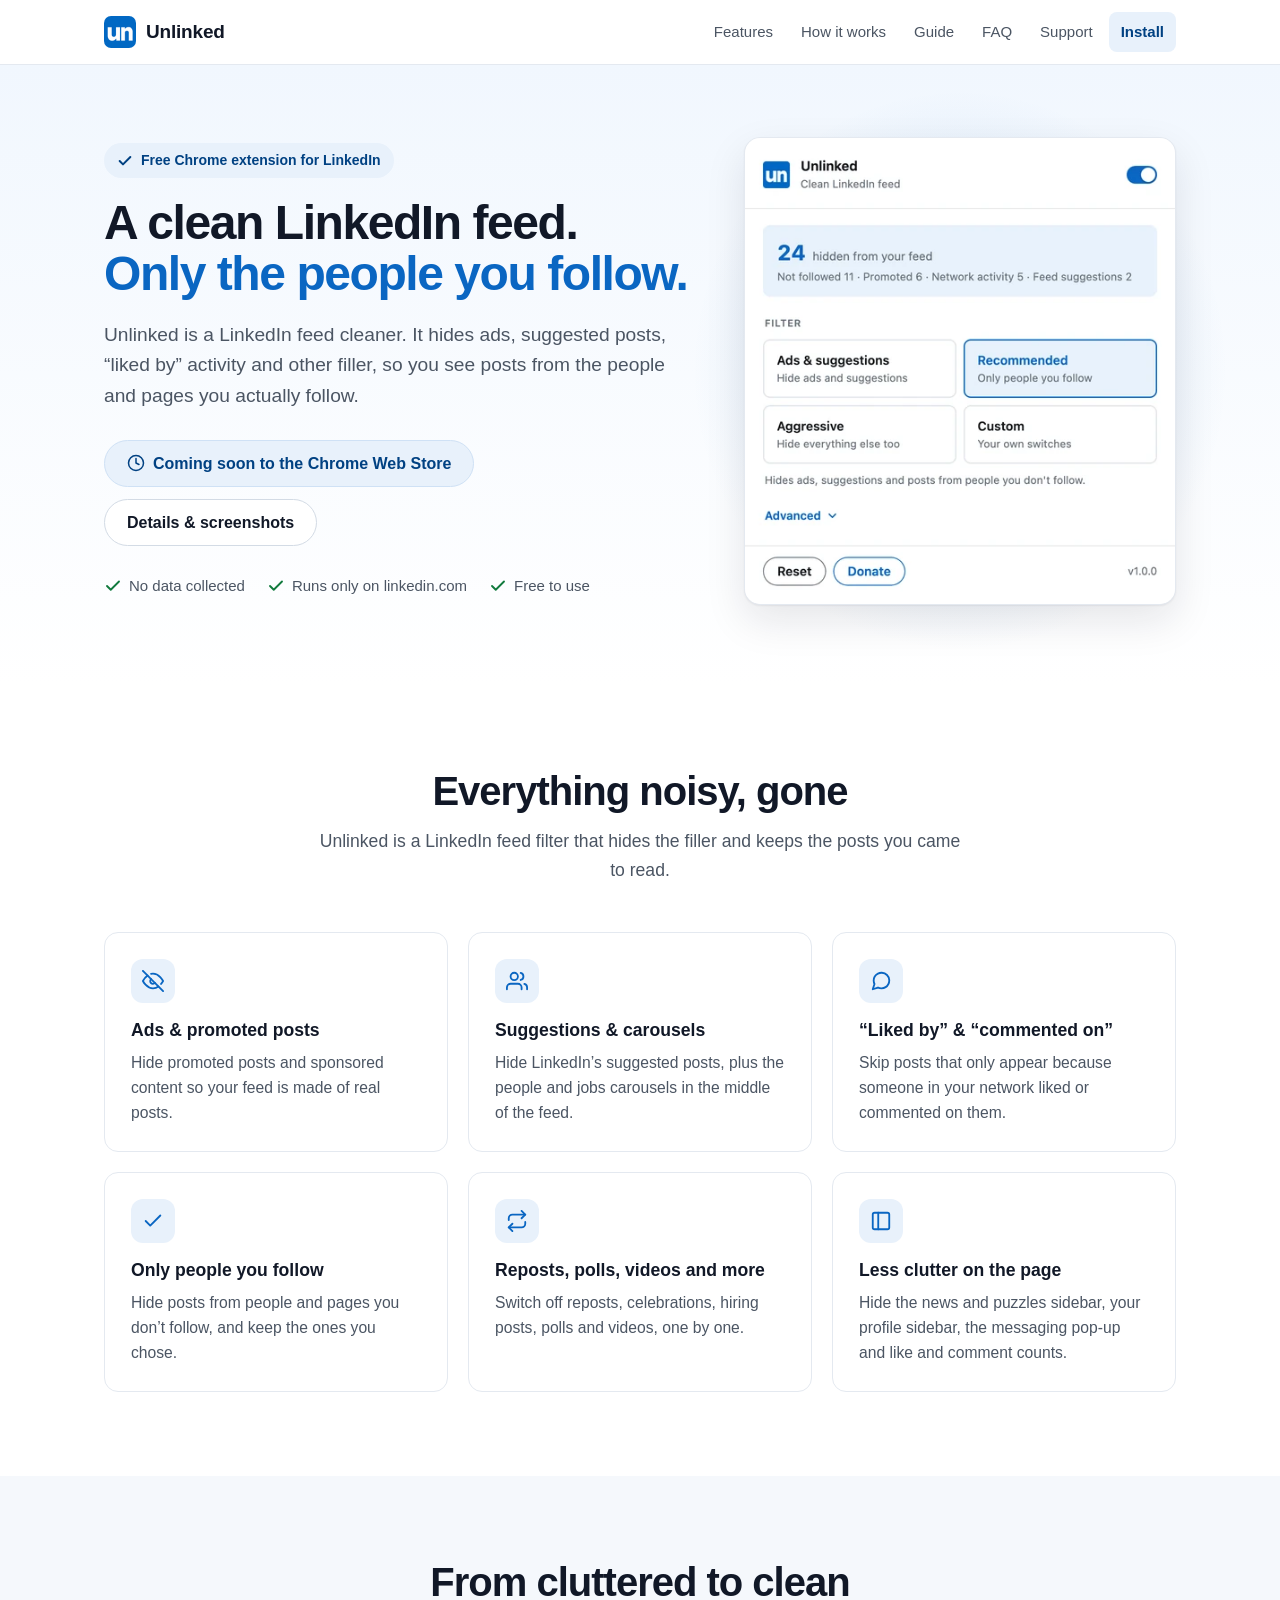
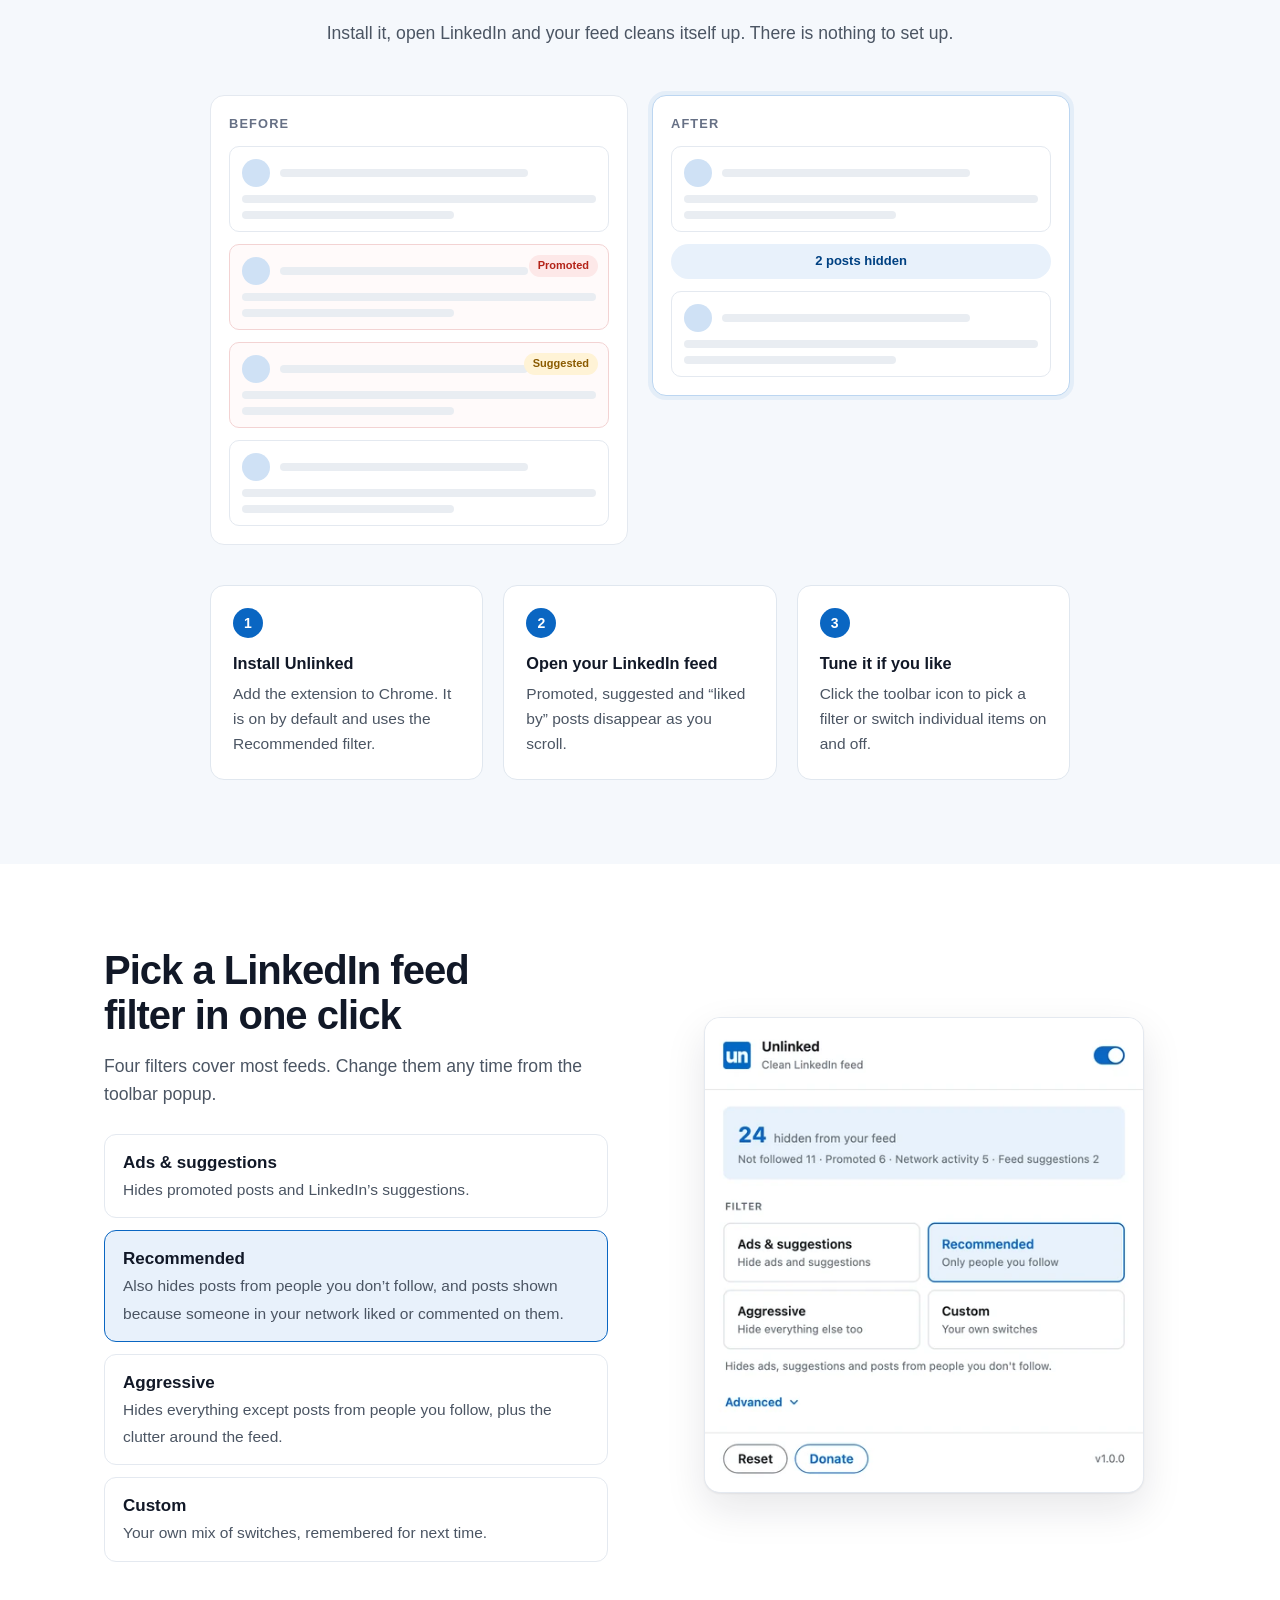
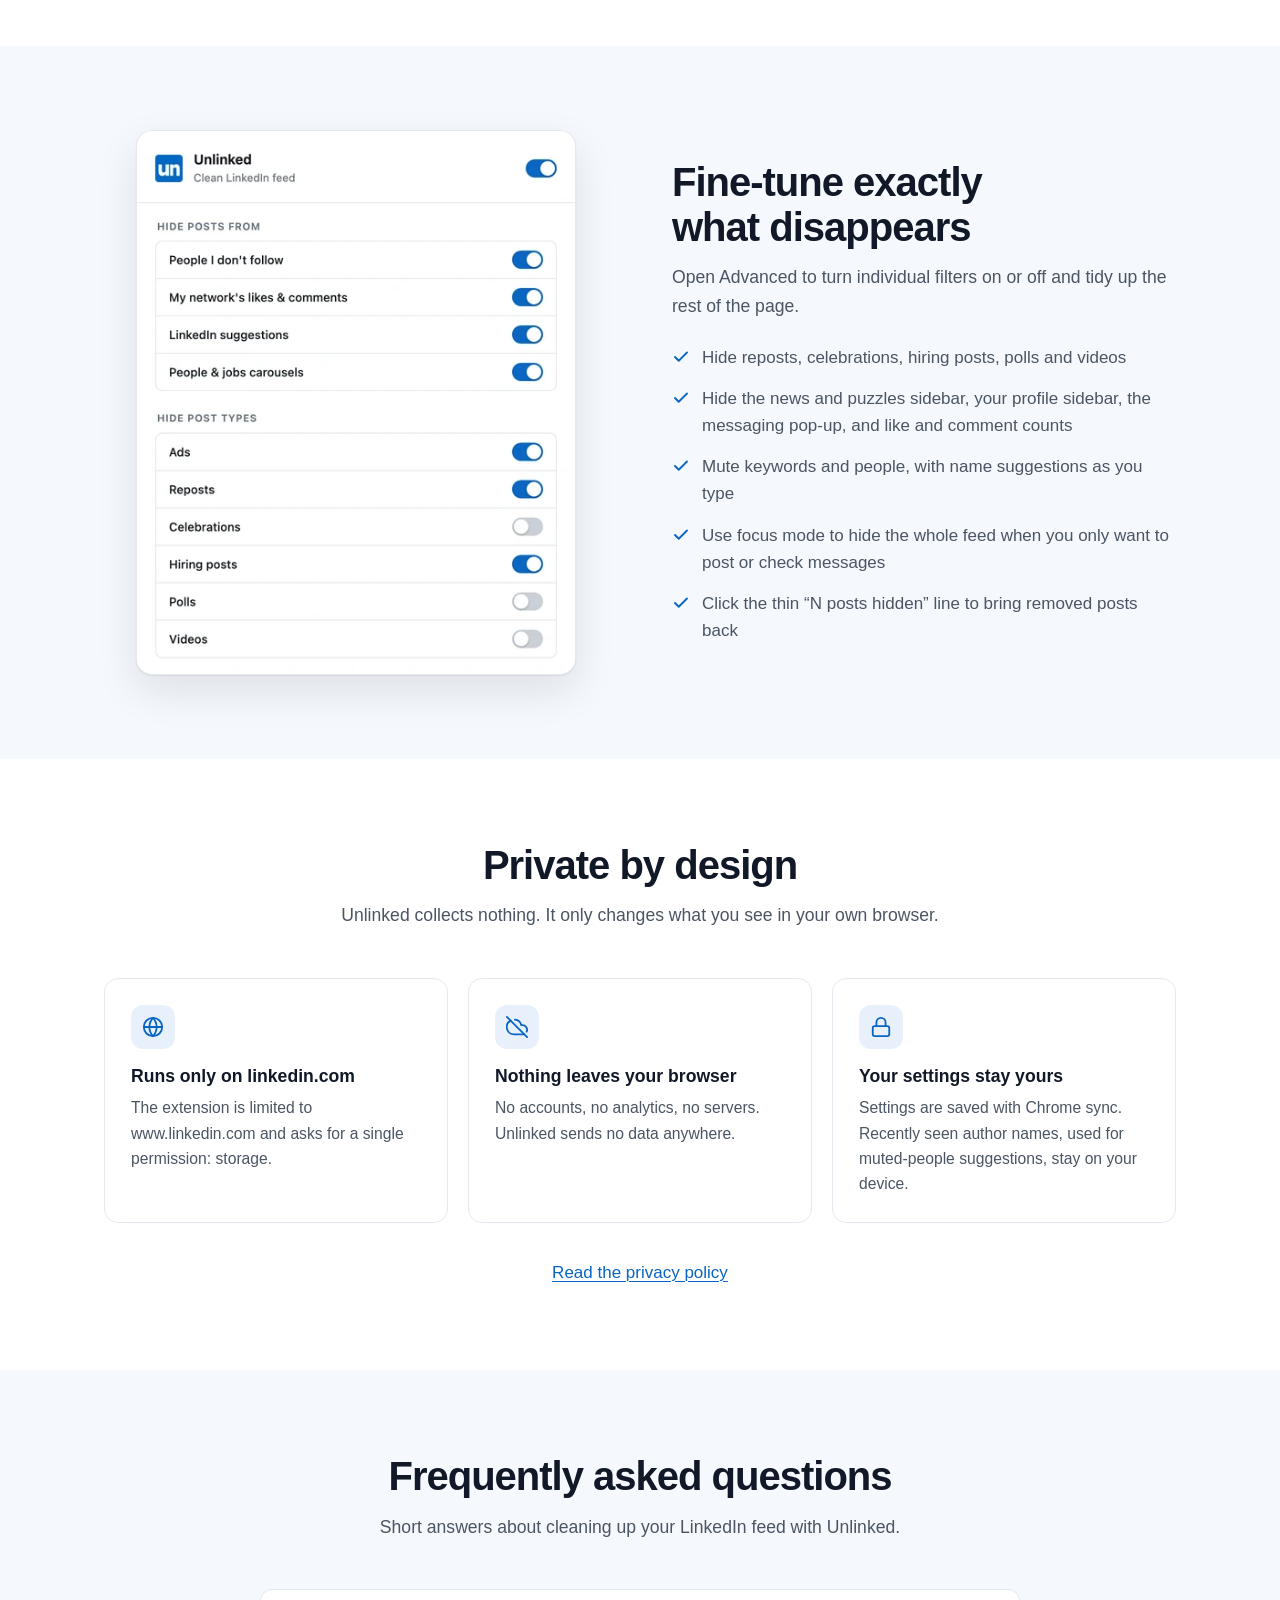
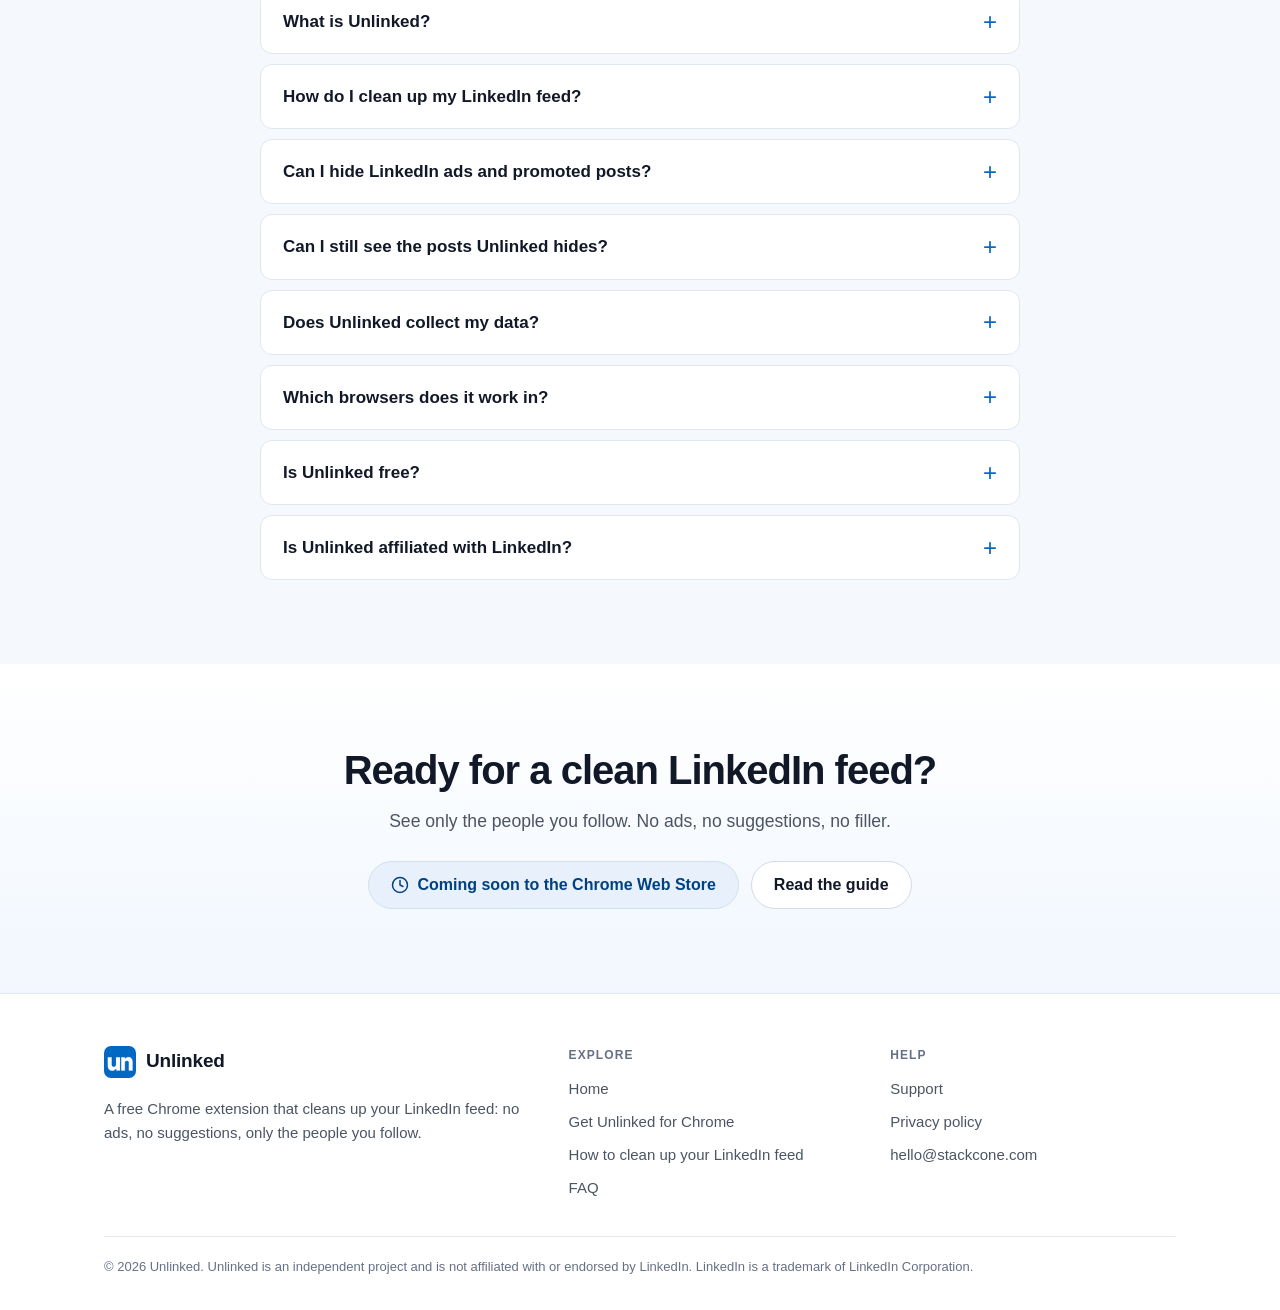
==== index.html @ bf67072c "Add the /store/ page and link every page in the nav, footer and sitemap - New /store/ page: install " ====
<!doctype html>
<html lang="en">
<head>
<meta charset="utf-8">
<meta name="viewport" content="width=device-width,initial-scale=1">
<title>Unlinked: Clean LinkedIn Feed – Hide Ads &amp; Suggested Posts</title>
<meta name="description" content="Unlinked is a free Chrome extension that cleans your LinkedIn feed: hide ads, suggested and “liked by” posts and see only the people you follow.">
<meta name="robots" content="index,follow,max-image-preview:large,max-snippet:-1">
<link rel="canonical" href="https://unlinked.store/">
<meta name="color-scheme" content="light">
<meta name="theme-color" content="#ffffff">
<link rel="icon" href="/favicon.ico" sizes="48x48">
<link rel="icon" type="image/png" sizes="192x192" href="/icon-192.png">
<link rel="apple-touch-icon" href="/apple-touch-icon.png">
<meta name="application-name" content="Unlinked">
<meta name="apple-mobile-web-app-title" content="Unlinked">
<meta property="og:type" content="website">
<meta property="og:site_name" content="Unlinked">
<meta property="og:locale" content="en_US">
<meta property="og:title" content="Unlinked: Clean LinkedIn Feed – Hide Ads &amp; Suggested Posts">
<meta property="og:description" content="Unlinked is a free Chrome extension that cleans your LinkedIn feed: hide ads, suggested and “liked by” posts and see only the people you follow.">
<meta property="og:url" content="https://unlinked.store/">
<meta property="og:image" content="https://unlinked.store/assets/og-image.jpg">
<meta property="og:image:width" content="1200">
<meta property="og:image:height" content="630">
<meta property="og:image:alt" content="Unlinked Chrome extension popup next to the headline: A clean LinkedIn feed">
<meta name="twitter:card" content="summary_large_image">
<meta name="twitter:title" content="Unlinked: Clean LinkedIn Feed – Hide Ads &amp; Suggested Posts">
<meta name="twitter:description" content="Unlinked is a free Chrome extension that cleans your LinkedIn feed: hide ads, suggested and “liked by” posts and see only the people you follow.">
<meta name="twitter:image" content="https://unlinked.store/assets/og-image.jpg">
<meta name="twitter:image:alt" content="Unlinked Chrome extension popup next to the headline: A clean LinkedIn feed">
<link rel="stylesheet" href="/assets/site.css?v=3">
<script type="application/ld+json">{"@context":"https://schema.org","@graph":[{"@type":"WebSite","@id":"https://unlinked.store/#website","url":"https://unlinked.store/","name":"Unlinked","inLanguage":"en","description":"A free Chrome extension that cleans up your LinkedIn feed."},{"@type":"SoftwareApplication","@id":"https://unlinked.store/#app","name":"Unlinked - Clean LinkedIn Feed","url":"https://unlinked.store/","applicationCategory":"BrowserApplication","operatingSystem":"Chrome","description":"Clean up your LinkedIn feed: see posts from people you follow, without promoted, suggested and other noise.","image":"https://unlinked.store/assets/og-image.jpg","isAccessibleForFree":true,"offers":{"@type":"Offer","price":"0","priceCurrency":"USD"}},{"@type":"FAQPage","@id":"https://unlinked.store/#faq","mainEntity":[{"@type":"Question","name":"What is Unlinked?","acceptedAnswer":{"@type":"Answer","text":"Unlinked is a free Chrome extension that cleans up your LinkedIn home feed. It hides promoted posts, suggested posts, “liked by” and “commented on” activity and other filler, so the feed shows posts from the people and pages you follow."}},{"@type":"Question","name":"How do I clean up my LinkedIn feed?","acceptedAnswer":{"@type":"Answer","text":"Install Unlinked, open linkedin.com and pick a filter from the toolbar popup. Recommended keeps posts from people you follow, Ads & suggestions is lighter, and Aggressive hides everything else. Under Advanced you can switch individual items on or off."}},{"@type":"Question","name":"Can I hide LinkedIn ads and promoted posts?","acceptedAnswer":{"@type":"Answer","text":"Yes. The Ads & suggestions filter hides promoted posts and LinkedIn’s suggestions, and you can switch ads and suggestions off separately under Advanced."}},{"@type":"Question","name":"Can I still see the posts Unlinked hides?","acceptedAnswer":{"@type":"Answer","text":"Yes. Removed posts leave a thin “N posts hidden” line that you can click to bring them back, and you can turn Unlinked off at any time with the switch at the top of the popup."}},{"@type":"Question","name":"Does Unlinked collect my data?","acceptedAnswer":{"@type":"Answer","text":"No. Unlinked runs only on linkedin.com, works entirely in your browser and sends no data anywhere. Your settings are saved with Chrome sync, and recently seen author names used for muted-people suggestions stay on your device."}},{"@type":"Question","name":"Which browsers does it work in?","acceptedAnswer":{"@type":"Answer","text":"Unlinked is built for Chrome on desktop. Other Chromium-based browsers such as Edge and Brave can usually install Chrome Web Store extensions, but Chrome is the supported browser."}},{"@type":"Question","name":"Is Unlinked free?","acceptedAnswer":{"@type":"Answer","text":"Yes, it is free to use. If you find it useful you can support the project through GitHub Sponsors."}},{"@type":"Question","name":"Is Unlinked affiliated with LinkedIn?","acceptedAnswer":{"@type":"Answer","text":"No. Unlinked is an independent project and is not affiliated with or endorsed by LinkedIn."}}]}]}</script>
</head>
<body>
<a class="skip" href="#main">Skip to content</a>
<header class="site-header">
<div class="wrap">
<a class="brand" href="/"><img src="/assets/icon-48.png" width="32" height="32" alt="">Unlinked</a>
<nav class="nav" aria-label="Main"><a href="/#features">Features</a><a href="/#how">How it works</a><a href="/clean-linkedin-feed/">Guide</a><a href="/#faq">FAQ</a><a href="/support/">Support</a><a href="/store/" class="nav-cta">Install</a></nav>
</div>
</header>
<main id="main">

<section class="hero">
<div class="wrap">
<div class="hero-copy">
<p class="eyebrow"><svg width="16" height="16" viewBox="0 0 24 24" fill="none" stroke="currentColor" stroke-width="3" stroke-linecap="round" stroke-linejoin="round" aria-hidden="true" focusable="false"><polyline points="20 6 9 17 4 12"/></svg> Free Chrome extension for LinkedIn</p>
<h1>A clean LinkedIn feed. <em>Only the people you follow.</em></h1>
<p class="lede">Unlinked is a LinkedIn feed cleaner. It hides ads, suggested posts, &ldquo;liked by&rdquo; activity and other filler, so you see posts from the people and pages you actually follow.</p>
<div class="cta"><span class="btn btn-soon"><svg width="18" height="18" viewBox="0 0 24 24" fill="none" stroke="currentColor" stroke-width="2" stroke-linecap="round" stroke-linejoin="round" aria-hidden="true" focusable="false"><circle cx="12" cy="12" r="10"/><polyline points="12 6 12 12 16 14"/></svg> Coming soon to the Chrome Web Store</span><a class="btn btn-ghost" href="/store/">Details &amp; screenshots</a></div>
<ul class="trust">
<li><svg width="18" height="18" viewBox="0 0 24 24" fill="none" stroke="currentColor" stroke-width="2.5" stroke-linecap="round" stroke-linejoin="round" aria-hidden="true" focusable="false"><polyline points="20 6 9 17 4 12"/></svg> No data collected</li>
<li><svg width="18" height="18" viewBox="0 0 24 24" fill="none" stroke="currentColor" stroke-width="2.5" stroke-linecap="round" stroke-linejoin="round" aria-hidden="true" focusable="false"><polyline points="20 6 9 17 4 12"/></svg> Runs only on linkedin.com</li>
<li><svg width="18" height="18" viewBox="0 0 24 24" fill="none" stroke="currentColor" stroke-width="2.5" stroke-linecap="round" stroke-linejoin="round" aria-hidden="true" focusable="false"><polyline points="20 6 9 17 4 12"/></svg> Free to use</li>
</ul>
</div>
<div class="shot">
<img src="/assets/presets-960.webp" srcset="/assets/presets-480.webp 480w, /assets/presets-960.webp 960w" sizes="(max-width: 900px) 90vw, 440px" width="960" height="1040" alt="Unlinked toolbar popup showing 24 posts hidden from the LinkedIn feed and four filters: Ads &amp; suggestions, Recommended, Aggressive and Custom" fetchpriority="high">
</div>
</div>
</section>

<section id="features">
<div class="wrap">
<div class="sec-head">
<h2>Everything noisy, gone</h2>
<p>Unlinked is a LinkedIn feed filter that hides the filler and keeps the posts you came to read.</p>
</div>
<div class="grid3">
<article class="card"><div class="ic"><svg width="22" height="22" viewBox="0 0 24 24" fill="none" stroke="currentColor" stroke-width="2" stroke-linecap="round" stroke-linejoin="round" aria-hidden="true" focusable="false"><path d="M17.94 17.94A10.07 10.07 0 0 1 12 20c-7 0-11-8-11-8a18.45 18.45 0 0 1 5.06-5.94M9.9 4.24A9.12 9.12 0 0 1 12 4c7 0 11 8 11 8a18.5 18.5 0 0 1-2.16 3.19m-6.72-1.07a3 3 0 1 1-4.24-4.24"/><line x1="1" y1="1" x2="23" y2="23"/></svg></div><h3>Ads &amp; promoted posts</h3><p>Hide promoted posts and sponsored content so your feed is made of real posts.</p></article>
<article class="card"><div class="ic"><svg width="22" height="22" viewBox="0 0 24 24" fill="none" stroke="currentColor" stroke-width="2" stroke-linecap="round" stroke-linejoin="round" aria-hidden="true" focusable="false"><path d="M17 21v-2a4 4 0 0 0-4-4H5a4 4 0 0 0-4 4v2"/><circle cx="9" cy="7" r="4"/><path d="M23 21v-2a4 4 0 0 0-3-3.87"/><path d="M16 3.13a4 4 0 0 1 0 7.75"/></svg></div><h3>Suggestions &amp; carousels</h3><p>Hide LinkedIn&rsquo;s suggested posts, plus the people and jobs carousels in the middle of the feed.</p></article>
<article class="card"><div class="ic"><svg width="22" height="22" viewBox="0 0 24 24" fill="none" stroke="currentColor" stroke-width="2" stroke-linecap="round" stroke-linejoin="round" aria-hidden="true" focusable="false"><path d="M21 11.5a8.38 8.38 0 0 1-.9 3.8 8.5 8.5 0 0 1-7.6 4.7 8.38 8.38 0 0 1-3.8-.9L3 21l1.9-5.7a8.38 8.38 0 0 1-.9-3.8 8.5 8.5 0 0 1 4.7-7.6 8.38 8.38 0 0 1 3.8-.9h.5a8.48 8.48 0 0 1 8 8v.5z"/></svg></div><h3>&ldquo;Liked by&rdquo; &amp; &ldquo;commented on&rdquo;</h3><p>Skip posts that only appear because someone in your network liked or commented on them.</p></article>
<article class="card"><div class="ic"><svg width="22" height="22" viewBox="0 0 24 24" fill="none" stroke="currentColor" stroke-width="2" stroke-linecap="round" stroke-linejoin="round" aria-hidden="true" focusable="false"><polyline points="20 6 9 17 4 12"/></svg></div><h3>Only people you follow</h3><p>Hide posts from people and pages you don&rsquo;t follow, and keep the ones you chose.</p></article>
<article class="card"><div class="ic"><svg width="22" height="22" viewBox="0 0 24 24" fill="none" stroke="currentColor" stroke-width="2" stroke-linecap="round" stroke-linejoin="round" aria-hidden="true" focusable="false"><polyline points="17 1 21 5 17 9"/><path d="M3 11V9a4 4 0 0 1 4-4h14"/><polyline points="7 23 3 19 7 15"/><path d="M21 13v2a4 4 0 0 1-4 4H3"/></svg></div><h3>Reposts, polls, videos and more</h3><p>Switch off reposts, celebrations, hiring posts, polls and videos, one by one.</p></article>
<article class="card"><div class="ic"><svg width="22" height="22" viewBox="0 0 24 24" fill="none" stroke="currentColor" stroke-width="2" stroke-linecap="round" stroke-linejoin="round" aria-hidden="true" focusable="false"><rect x="3" y="3" width="18" height="18" rx="2" ry="2"/><line x1="9" y1="3" x2="9" y2="21"/></svg></div><h3>Less clutter on the page</h3><p>Hide the news and puzzles sidebar, your profile sidebar, the messaging pop-up and like and comment counts.</p></article>
</div>
</div>
</section>

<section id="how" class="soft">
<div class="wrap">
<div class="sec-head">
<h2>From cluttered to clean</h2>
<p>Install it, open LinkedIn and your feed cleans itself up. There is nothing to set up.</p>
</div>
<div class="ba" role="img" aria-label="Illustration: a feed with promoted and suggested posts next to the same feed with only posts from people you follow">
<div class="feed">
<h3>Before</h3>
<div class="post"><div class="who"><span class="av"></span><i class="m"></i></div><i></i><i class="s"></i></div>
<div class="post bad"><span class="tag ad">Promoted</span><div class="who"><span class="av"></span><i class="m"></i></div><i></i><i class="s"></i></div>
<div class="post bad"><span class="tag sg">Suggested</span><div class="who"><span class="av"></span><i class="m"></i></div><i></i><i class="s"></i></div>
<div class="post"><div class="who"><span class="av"></span><i class="m"></i></div><i></i><i class="s"></i></div>
</div>
<div class="feed clean">
<h3>After</h3>
<div class="post"><div class="who"><span class="av"></span><i class="m"></i></div><i></i><i class="s"></i></div>
<div class="hidden-line">2 posts hidden</div>
<div class="post"><div class="who"><span class="av"></span><i class="m"></i></div><i></i><i class="s"></i></div>
</div>
</div>
<ol class="steps">
<li><b>Install Unlinked</b><span>Add the extension to Chrome. It is on by default and uses the Recommended filter.</span></li>
<li><b>Open your LinkedIn feed</b><span>Promoted, suggested and &ldquo;liked by&rdquo; posts disappear as you scroll.</span></li>
<li><b>Tune it if you like</b><span>Click the toolbar icon to pick a filter or switch individual items on and off.</span></li>
</ol>
</div>
</section>

<section id="filters">
<div class="wrap split">
<div class="copy">
<h2>Pick a LinkedIn feed filter in one click</h2>
<p class="sub">Four filters cover most feeds. Change them any time from the toolbar popup.</p>
<div class="presets">
<div class="preset"><b>Ads &amp; suggestions</b><span>Hides promoted posts and LinkedIn&rsquo;s suggestions.</span></div>
<div class="preset rec"><b>Recommended</b><span>Also hides posts from people you don&rsquo;t follow, and posts shown because someone in your network liked or commented on them.</span></div>
<div class="preset"><b>Aggressive</b><span>Hides everything except posts from people you follow, plus the clutter around the feed.</span></div>
<div class="preset"><b>Custom</b><span>Your own mix of switches, remembered for next time.</span></div>
</div>
</div>
<div class="media">
<img src="/assets/presets-960.webp" srcset="/assets/presets-480.webp 480w, /assets/presets-960.webp 960w" sizes="(max-width: 900px) 90vw, 440px" width="960" height="1040" alt="Unlinked toolbar popup showing 24 posts hidden from the LinkedIn feed and four filters: Ads &amp; suggestions, Recommended, Aggressive and Custom" loading="lazy">
</div>
</div>
</section>

<section id="advanced" class="soft">
<div class="wrap split rev">
<div class="media">
<img src="/assets/advanced-960.webp" srcset="/assets/advanced-480.webp 480w, /assets/advanced-960.webp 960w" sizes="(max-width: 900px) 90vw, 440px" width="960" height="1190" alt="Unlinked advanced settings with switches to hide posts from people you don&#x27;t follow, network likes and comments, LinkedIn suggestions, ads, reposts, celebrations, hiring posts, polls and videos" loading="lazy">
</div>
<div class="copy">
<h2>Fine-tune exactly what disappears</h2>
<p class="sub">Open Advanced to turn individual filters on or off and tidy up the rest of the page.</p>
<ul class="ticks">
<li><svg width="18" height="18" viewBox="0 0 24 24" fill="none" stroke="currentColor" stroke-width="2.5" stroke-linecap="round" stroke-linejoin="round" aria-hidden="true" focusable="false"><polyline points="20 6 9 17 4 12"/></svg><span>Hide reposts, celebrations, hiring posts, polls and videos</span></li>
<li><svg width="18" height="18" viewBox="0 0 24 24" fill="none" stroke="currentColor" stroke-width="2.5" stroke-linecap="round" stroke-linejoin="round" aria-hidden="true" focusable="false"><polyline points="20 6 9 17 4 12"/></svg><span>Hide the news and puzzles sidebar, your profile sidebar, the messaging pop-up, and like and comment counts</span></li>
<li><svg width="18" height="18" viewBox="0 0 24 24" fill="none" stroke="currentColor" stroke-width="2.5" stroke-linecap="round" stroke-linejoin="round" aria-hidden="true" focusable="false"><polyline points="20 6 9 17 4 12"/></svg><span>Mute keywords and people, with name suggestions as you type</span></li>
<li><svg width="18" height="18" viewBox="0 0 24 24" fill="none" stroke="currentColor" stroke-width="2.5" stroke-linecap="round" stroke-linejoin="round" aria-hidden="true" focusable="false"><polyline points="20 6 9 17 4 12"/></svg><span>Use focus mode to hide the whole feed when you only want to post or check messages</span></li>
<li><svg width="18" height="18" viewBox="0 0 24 24" fill="none" stroke="currentColor" stroke-width="2.5" stroke-linecap="round" stroke-linejoin="round" aria-hidden="true" focusable="false"><polyline points="20 6 9 17 4 12"/></svg><span>Click the thin &ldquo;N posts hidden&rdquo; line to bring removed posts back</span></li>
</ul>
</div>
</div>
</section>

<section id="privacy">
<div class="wrap">
<div class="sec-head">
<h2>Private by design</h2>
<p>Unlinked collects nothing. It only changes what you see in your own browser.</p>
</div>
<div class="grid3">
<article class="card"><div class="ic"><svg width="22" height="22" viewBox="0 0 24 24" fill="none" stroke="currentColor" stroke-width="2" stroke-linecap="round" stroke-linejoin="round" aria-hidden="true" focusable="false"><circle cx="12" cy="12" r="10"/><line x1="2" y1="12" x2="22" y2="12"/><path d="M12 2a15.3 15.3 0 0 1 4 10 15.3 15.3 0 0 1-4 10 15.3 15.3 0 0 1-4-10 15.3 15.3 0 0 1 4-10z"/></svg></div><h3>Runs only on linkedin.com</h3><p>The extension is limited to www.linkedin.com and asks for a single permission: storage.</p></article>
<article class="card"><div class="ic"><svg width="22" height="22" viewBox="0 0 24 24" fill="none" stroke="currentColor" stroke-width="2" stroke-linecap="round" stroke-linejoin="round" aria-hidden="true" focusable="false"><path d="M22.61 16.95A5 5 0 0 0 18 10h-1.26a8 8 0 0 0-7.05-6M5 5a8 8 0 0 0 4 15h9a5 5 0 0 0 1.7-.3"/><line x1="1" y1="1" x2="23" y2="23"/></svg></div><h3>Nothing leaves your browser</h3><p>No accounts, no analytics, no servers. Unlinked sends no data anywhere.</p></article>
<article class="card"><div class="ic"><svg width="22" height="22" viewBox="0 0 24 24" fill="none" stroke="currentColor" stroke-width="2" stroke-linecap="round" stroke-linejoin="round" aria-hidden="true" focusable="false"><rect x="3" y="11" width="18" height="11" rx="2" ry="2"/><path d="M7 11V7a5 5 0 0 1 10 0v4"/></svg></div><h3>Your settings stay yours</h3><p>Settings are saved with Chrome sync. Recently seen author names, used for muted-people suggestions, stay on your device.</p></article>
</div>
<p class="center"><a href="/privacy/">Read the privacy policy</a></p>
</div>
</section>

<section id="faq" class="soft">
<div class="wrap">
<div class="sec-head">
<h2>Frequently asked questions</h2>
<p>Short answers about cleaning up your LinkedIn feed with Unlinked.</p>
</div>
<div class="faq">
<details><summary>What is Unlinked?</summary><p>Unlinked is a free Chrome extension that cleans up your LinkedIn home feed. It hides promoted posts, suggested posts, “liked by” and “commented on” activity and other filler, so the feed shows posts from the people and pages you follow.</p></details>
<details><summary>How do I clean up my LinkedIn feed?</summary><p>Install Unlinked, open linkedin.com and pick a filter from the toolbar popup. Recommended keeps posts from people you follow, Ads &amp; suggestions is lighter, and Aggressive hides everything else. Under Advanced you can switch individual items on or off. Read the <a href="/clean-linkedin-feed/">full guide to cleaning up your LinkedIn feed</a>.</p></details>
<details><summary>Can I hide LinkedIn ads and promoted posts?</summary><p>Yes. The Ads &amp; suggestions filter hides promoted posts and LinkedIn’s suggestions, and you can switch ads and suggestions off separately under Advanced.</p></details>
<details><summary>Can I still see the posts Unlinked hides?</summary><p>Yes. Removed posts leave a thin “N posts hidden” line that you can click to bring them back, and you can turn Unlinked off at any time with the switch at the top of the popup.</p></details>
<details><summary>Does Unlinked collect my data?</summary><p>No. Unlinked runs only on linkedin.com, works entirely in your browser and sends no data anywhere. Your settings are saved with Chrome sync, and recently seen author names used for muted-people suggestions stay on your device. See the <a href="/privacy/">privacy policy</a>.</p></details>
<details><summary>Which browsers does it work in?</summary><p>Unlinked is built for Chrome on desktop. Other Chromium-based browsers such as Edge and Brave can usually install Chrome Web Store extensions, but Chrome is the supported browser.</p></details>
<details><summary>Is Unlinked free?</summary><p>Yes, it is free to use. If you find it useful you can support the project through <a href="https://github.com/sponsors/amarkum" rel="noopener">GitHub Sponsors</a>.</p></details>
<details><summary>Is Unlinked affiliated with LinkedIn?</summary><p>No. Unlinked is an independent project and is not affiliated with or endorsed by LinkedIn.</p></details>
</div>
</div>
</section>

<section class="final">
<div class="wrap">
<h2>Ready for a clean LinkedIn feed?</h2>
<p>See only the people you follow. No ads, no suggestions, no filler.</p>
<div class="cta center-cta"><span class="btn btn-soon"><svg width="18" height="18" viewBox="0 0 24 24" fill="none" stroke="currentColor" stroke-width="2" stroke-linecap="round" stroke-linejoin="round" aria-hidden="true" focusable="false"><circle cx="12" cy="12" r="10"/><polyline points="12 6 12 12 16 14"/></svg> Coming soon to the Chrome Web Store</span><a class="btn btn-ghost" href="/clean-linkedin-feed/">Read the guide</a></div>
</div>
</section>

</main>
<footer class="site-footer">
<div class="wrap">
<div class="foot">
<div>
<a class="brand" href="/"><img src="/assets/icon-48.png" width="32" height="32" alt="">Unlinked</a>
<p class="foot-about">A free Chrome extension that cleans up your LinkedIn feed: no ads, no suggestions, only the people you follow.</p>
</div>
<div>
<h4>Explore</h4>
<ul>
<li><a href="/">Home</a></li>
<li><a href="/store/">Get Unlinked for Chrome</a></li>
<li><a href="/clean-linkedin-feed/">How to clean up your LinkedIn feed</a></li>
<li><a href="/#faq">FAQ</a></li>
</ul>
</div>
<div>
<h4>Help</h4>
<ul>
<li><a href="/support/">Support</a></li>
<li><a href="/privacy/">Privacy policy</a></li>
<li><a href="mailto:hello@stackcone.com">hello@stackcone.com</a></li>
</ul>
</div>
</div>
<p class="legal">&copy; 2026 Unlinked. Unlinked is an independent project and is not affiliated with or endorsed by LinkedIn. LinkedIn is a trademark of LinkedIn Corporation.</p>
</div>
</footer>
</body>
</html>
---- assets/site.css ----
:root{
  color-scheme:light;
  --bg:#fff;--soft:#f5f8fc;--tint:#eaf2fb;
  --ink:#111827;--ink2:#4b5563;--ink3:#667085;
  --line:#e4e9f0;
  --brand:#0a66c2;--brand-d:#004182;--brand-soft:#e8f1fb;
  --ok:#117a3d;
  --radius:14px;--max:1120px;
  --shadow:0 1px 2px rgba(16,24,40,.06),0 16px 40px rgba(16,24,40,.10);
}
*{box-sizing:border-box}
html{scroll-behavior:smooth;-webkit-text-size-adjust:100%}
body{margin:0;background:var(--bg);color:var(--ink);font:17px/1.6 -apple-system,BlinkMacSystemFont,"Segoe UI",Roboto,"Helvetica Neue",Arial,sans-serif;-webkit-font-smoothing:antialiased}
img{max-width:100%;height:auto;display:block}
a{color:var(--brand);text-underline-offset:3px;text-decoration-thickness:1px}
a:hover{color:var(--brand-d)}
code{background:var(--soft);border:1px solid var(--line);border-radius:6px;padding:1px 6px;font-size:.92em}
:focus-visible{outline:3px solid #7fb3ec;outline-offset:2px;border-radius:4px}
.wrap{max-width:var(--max);margin:0 auto;padding:0 24px}
.skip{position:absolute;left:-999px;top:8px;background:#fff;padding:8px 14px;border-radius:8px;z-index:100;box-shadow:var(--shadow)}
.skip:focus{left:8px}

/* header */
.site-header{position:sticky;top:0;z-index:50;background:rgba(255,255,255,.9);-webkit-backdrop-filter:saturate(180%) blur(12px);backdrop-filter:saturate(180%) blur(12px);border-bottom:1px solid var(--line)}
.site-header .wrap{display:flex;align-items:center;gap:24px;min-height:64px;flex-wrap:wrap}
.brand{display:inline-flex;align-items:center;gap:10px;font-weight:700;font-size:19px;color:var(--ink);text-decoration:none;letter-spacing:-.01em}
.brand:hover{color:var(--ink)}
.brand img{width:32px;height:32px;border-radius:7px}
.nav{display:flex;gap:4px;margin-left:auto;flex-wrap:wrap}
.nav a{padding:8px 12px;border-radius:8px;color:var(--ink2);text-decoration:none;font-size:15px;font-weight:500}
.nav a:hover{background:var(--soft);color:var(--ink)}
.nav a[aria-current=page]{color:var(--brand)}
.nav a.nav-cta{background:var(--brand-soft);color:var(--brand-d);font-weight:600}
.nav a.nav-cta:hover{background:#d9e8f8;color:var(--brand-d)}

/* buttons */
.btn{display:inline-flex;align-items:center;gap:8px;padding:13px 22px;border-radius:999px;font-weight:600;font-size:16px;text-decoration:none;border:1px solid transparent;line-height:1.2}
.btn-primary{background:var(--brand);color:#fff}
.btn-primary:hover{background:var(--brand-d);color:#fff}
.btn-ghost{background:#fff;color:var(--ink);border-color:#d3dbe5}
.btn-ghost:hover{border-color:#aab6c4;color:var(--ink)}
.btn-soon{background:var(--brand-soft);color:var(--brand-d);border-color:#cfe1f5;cursor:default}

/* hero */
.hero{padding:0;background:linear-gradient(180deg,#f1f7fe 0%,#fff 100%);overflow:hidden}
.hero .wrap{display:grid;grid-template-columns:1.15fr .85fr;gap:56px;align-items:center;padding-top:72px;padding-bottom:80px}
.eyebrow{display:inline-flex;align-items:center;gap:8px;margin:0 0 20px;padding:6px 13px;border-radius:999px;background:var(--brand-soft);color:var(--brand-d);font-size:14px;font-weight:600}
h1{font-size:clamp(2.1rem,4.4vw,3rem);line-height:1.06;letter-spacing:-.03em;margin:0 0 20px;font-weight:800}
h1,h2,h3{text-wrap:balance}
h1 em{display:block;font-style:normal;color:var(--brand);text-wrap:balance}
.lede{font-size:1.2rem;color:var(--ink2);max-width:34em;margin:0 0 28px}
.cta{display:flex;gap:12px;flex-wrap:wrap;align-items:center;margin-bottom:28px}
.trust{display:flex;gap:10px 22px;flex-wrap:wrap;margin:0;padding:0;list-style:none;color:var(--ink2);font-size:15px}
.trust li{display:flex;align-items:center;gap:7px}
.trust svg{color:var(--ok)}
.shot{position:relative}
.shot::before{content:"";position:absolute;inset:-10% -12%;background:radial-gradient(closest-side,rgba(10,102,194,.18),rgba(10,102,194,0));z-index:0}
.shot img{position:relative;z-index:1;width:100%;max-width:440px;margin:0 auto;border-radius:16px;box-shadow:var(--shadow);border:1px solid var(--line);background:#fff}

/* sections */
section{padding:84px 0}
.soft{background:var(--soft)}
.sec-head{max-width:660px;margin:0 auto 48px;text-align:center}
h2{font-size:clamp(1.8rem,3.4vw,2.5rem);line-height:1.12;letter-spacing:-.025em;margin:0 0 14px;font-weight:800}
.sec-head p,.sub{color:var(--ink2);font-size:1.1rem;margin:0}
.center{text-align:center;margin:36px 0 0}
.grid3{display:grid;grid-template-columns:repeat(3,1fr);gap:20px}
.card{background:#fff;border:1px solid var(--line);border-radius:var(--radius);padding:26px}
.soft .card{border-color:#e0e7ef}
.card .ic{width:44px;height:44px;border-radius:12px;background:var(--brand-soft);color:var(--brand);display:grid;place-items:center;margin-bottom:16px}
.card h3{margin:0 0 8px;font-size:1.1rem;line-height:1.3}
.card p{margin:0;color:var(--ink2);font-size:.98rem}

/* before / after */
.ba{display:grid;grid-template-columns:1fr 1fr;gap:24px;max-width:860px;margin:0 auto;align-items:start}
.feed{background:#fff;border:1px solid var(--line);border-radius:var(--radius);padding:18px;display:grid;gap:12px;align-content:start}
.feed h3{margin:0;font-size:.8rem;text-transform:uppercase;letter-spacing:.09em;color:var(--ink3)}
.feed.clean{border-color:#bcd6f1;box-shadow:0 0 0 4px rgba(10,102,194,.07)}
.post{position:relative;border:1px solid var(--line);border-radius:10px;padding:12px;display:grid;gap:8px}
.post i{display:block;height:8px;border-radius:4px;background:#e9edf2}
.post i.s{width:60%}
.post i.m{width:70%}
.post .who{display:flex;gap:10px;align-items:center}
.post .av{flex:none;width:28px;height:28px;border-radius:50%;background:#cfe1f5}
.post.bad{background:#fffafa;border-color:#f3d3d3}
.tag{position:absolute;top:10px;right:10px;font-size:11px;font-weight:700;padding:2px 9px;border-radius:999px}
.tag.ad{background:#fde8e8;color:#b42318}
.tag.sg{background:#fff3d6;color:#8a5a00}
.hidden-line{text-align:center;font-size:13px;font-weight:600;color:var(--brand-d);background:var(--brand-soft);border-radius:999px;padding:7px}
.steps{list-style:none;counter-reset:s;display:grid;grid-template-columns:repeat(3,1fr);gap:20px;margin:40px auto 0;padding:0;max-width:860px}
.steps li{counter-increment:s;background:#fff;border:1px solid #e0e7ef;border-radius:var(--radius);padding:22px;display:grid;gap:6px;align-content:start}
.steps li::before{content:counter(s);width:30px;height:30px;border-radius:50%;background:var(--brand);color:#fff;display:grid;place-items:center;font-weight:700;font-size:14px;margin-bottom:6px}
.steps b{font-size:1.02rem}
.steps span{color:var(--ink2);font-size:.97rem}

/* split sections */
.split{display:grid;grid-template-columns:1fr 1fr;gap:64px;align-items:center}
.split.rev .media{order:-1}
.media img{border-radius:16px;box-shadow:var(--shadow);border:1px solid var(--line);max-width:440px;margin:0 auto;width:100%;background:#fff}
.presets{display:grid;gap:12px;margin-top:26px}
.preset{border:1px solid var(--line);border-radius:12px;padding:14px 18px;background:#fff}
.preset b{display:block}
.preset span{color:var(--ink2);font-size:.97rem}
.preset.rec{border-color:var(--brand);background:var(--brand-soft)}
.ticks{list-style:none;margin:24px 0 0;padding:0;display:grid;gap:14px}
.ticks li{display:flex;gap:12px;align-items:flex-start;color:var(--ink2)}
.ticks svg{flex:none;margin-top:4px;color:var(--brand)}

/* faq */
.faq{max-width:760px;margin:0 auto;display:grid;gap:10px}
details{border:1px solid #e0e7ef;border-radius:12px;background:#fff;padding:0 22px}
summary{cursor:pointer;list-style:none;padding:18px 0;font-weight:600;display:flex;justify-content:space-between;gap:16px;align-items:center}
summary::-webkit-details-marker{display:none}
summary::after{content:"+";font-size:24px;line-height:1;color:var(--brand);font-weight:500;flex:none}
details[open] summary::after{content:"\2212"}
details p{margin:0 0 18px;color:var(--ink2)}

/* closing call to action */
.final{text-align:center;background:linear-gradient(180deg,#fff 0%,#f1f7fe 100%)}
.final p{color:var(--ink2);font-size:1.1rem;margin:0 0 26px}
.center-cta{justify-content:center;margin-bottom:0}

/* article pages */
.page{padding:56px 0 88px}
.prose{max-width:720px;margin:0 auto}
.prose h1{font-size:clamp(2rem,4.2vw,2.8rem);margin-bottom:12px}
.prose h2{font-size:1.6rem;letter-spacing:-.02em;margin:2.2em 0 .6em}
.prose h3{font-size:1.1rem;margin:1.6em 0 .3em}
.prose p,.prose li{color:#2f3a46}
.prose ul,.prose ol{padding-left:1.3em}
.prose li{margin:.45em 0}
.prose .lead{font-size:1.2rem;color:var(--ink2)}
.prose .meta{color:var(--ink3);font-size:14px;margin:0 0 22px}
.center-text{text-align:center}
.crumbs{font-size:14px;color:var(--ink3);margin-bottom:18px}
.crumbs a{color:var(--ink3)}
.callout{background:var(--brand-soft);border:1px solid #cfe1f5;border-radius:12px;padding:18px 22px;margin:32px 0}
.fig{margin:28px 0}
.fig img{max-width:360px;width:100%;border-radius:14px;box-shadow:var(--shadow);border:1px solid var(--line)}
.fig figcaption{color:var(--ink3);font-size:14px;margin-top:10px}

/* store page */
.wide{max-width:960px}
.store-head{display:flex;align-items:center;gap:20px;margin:8px 0 22px}
.store-head img{flex:none;width:84px;height:84px;border-radius:18px;box-shadow:var(--shadow)}
.store-head h1{margin:0 0 4px;font-size:clamp(1.9rem,4vw,2.6rem)}
.store-head .meta{margin:0;color:var(--ink3);font-size:15px}
.wide .lead{font-size:1.2rem;color:var(--ink2);max-width:40em}
.wide h2{font-size:1.6rem;letter-spacing:-.02em;margin:2em 0 .6em}
.wide p,.wide li{color:#2f3a46}
.wide ul{padding-left:1.3em}
.wide ul.ticks{padding-left:0}
.gallery{display:grid;grid-template-columns:1fr 1fr;gap:20px;margin:30px 0 0}
.gallery figure{margin:0}
.gallery img{width:100%;border-radius:12px;border:1px solid var(--line);box-shadow:var(--shadow);background:#fff}
.facts{display:grid;grid-template-columns:repeat(3,1fr);gap:12px;margin:0}
.facts div{border:1px solid var(--line);border-radius:12px;padding:14px 16px;background:#fff}
.facts dt{font-size:12px;text-transform:uppercase;letter-spacing:.08em;color:var(--ink3)}
.facts dd{margin:4px 0 0;font-weight:600}

/* footer */
.site-footer{border-top:1px solid var(--line);background:#fff;padding:52px 0 32px;color:var(--ink2);font-size:15px}
.foot{display:grid;grid-template-columns:1.5fr 1fr 1fr;gap:36px}
.foot-about{margin:12px 0 0;max-width:30em}
.site-footer h4{margin:0 0 12px;font-size:12px;text-transform:uppercase;letter-spacing:.09em;color:var(--ink3)}
.site-footer ul{list-style:none;margin:0;padding:0;display:grid;gap:9px}
.site-footer a{color:var(--ink2);text-decoration:none}
.site-footer a:hover{color:var(--brand)}
.site-footer .brand{color:var(--ink)}
.legal{margin:36px 0 0;padding-top:20px;border-top:1px solid var(--line);font-size:13px;color:var(--ink3)}

@media (max-width:900px){
  .hero .wrap,.split{grid-template-columns:1fr;gap:40px}
  .hero .wrap{padding-top:48px;padding-bottom:56px}
  .split.rev .media{order:0}
  .grid3{grid-template-columns:1fr 1fr}
  section{padding:64px 0}
  .foot{grid-template-columns:1fr 1fr}
}
@media (max-width:620px){
  .wrap{padding:0 18px}
  .grid3,.ba,.steps,.foot,.gallery{grid-template-columns:1fr}
  .facts{grid-template-columns:1fr 1fr}
  .site-header .wrap{gap:0}
  .nav{margin-left:0;width:100%;flex-wrap:nowrap;overflow-x:auto;padding-bottom:8px}
  .nav a{white-space:nowrap;padding:8px 9px;font-size:14px}
  .nav{scrollbar-width:none}
  .nav::-webkit-scrollbar{display:none}
  .cta .btn{width:100%;justify-content:center}
}
@media (prefers-reduced-motion:reduce){html{scroll-behavior:auto}}
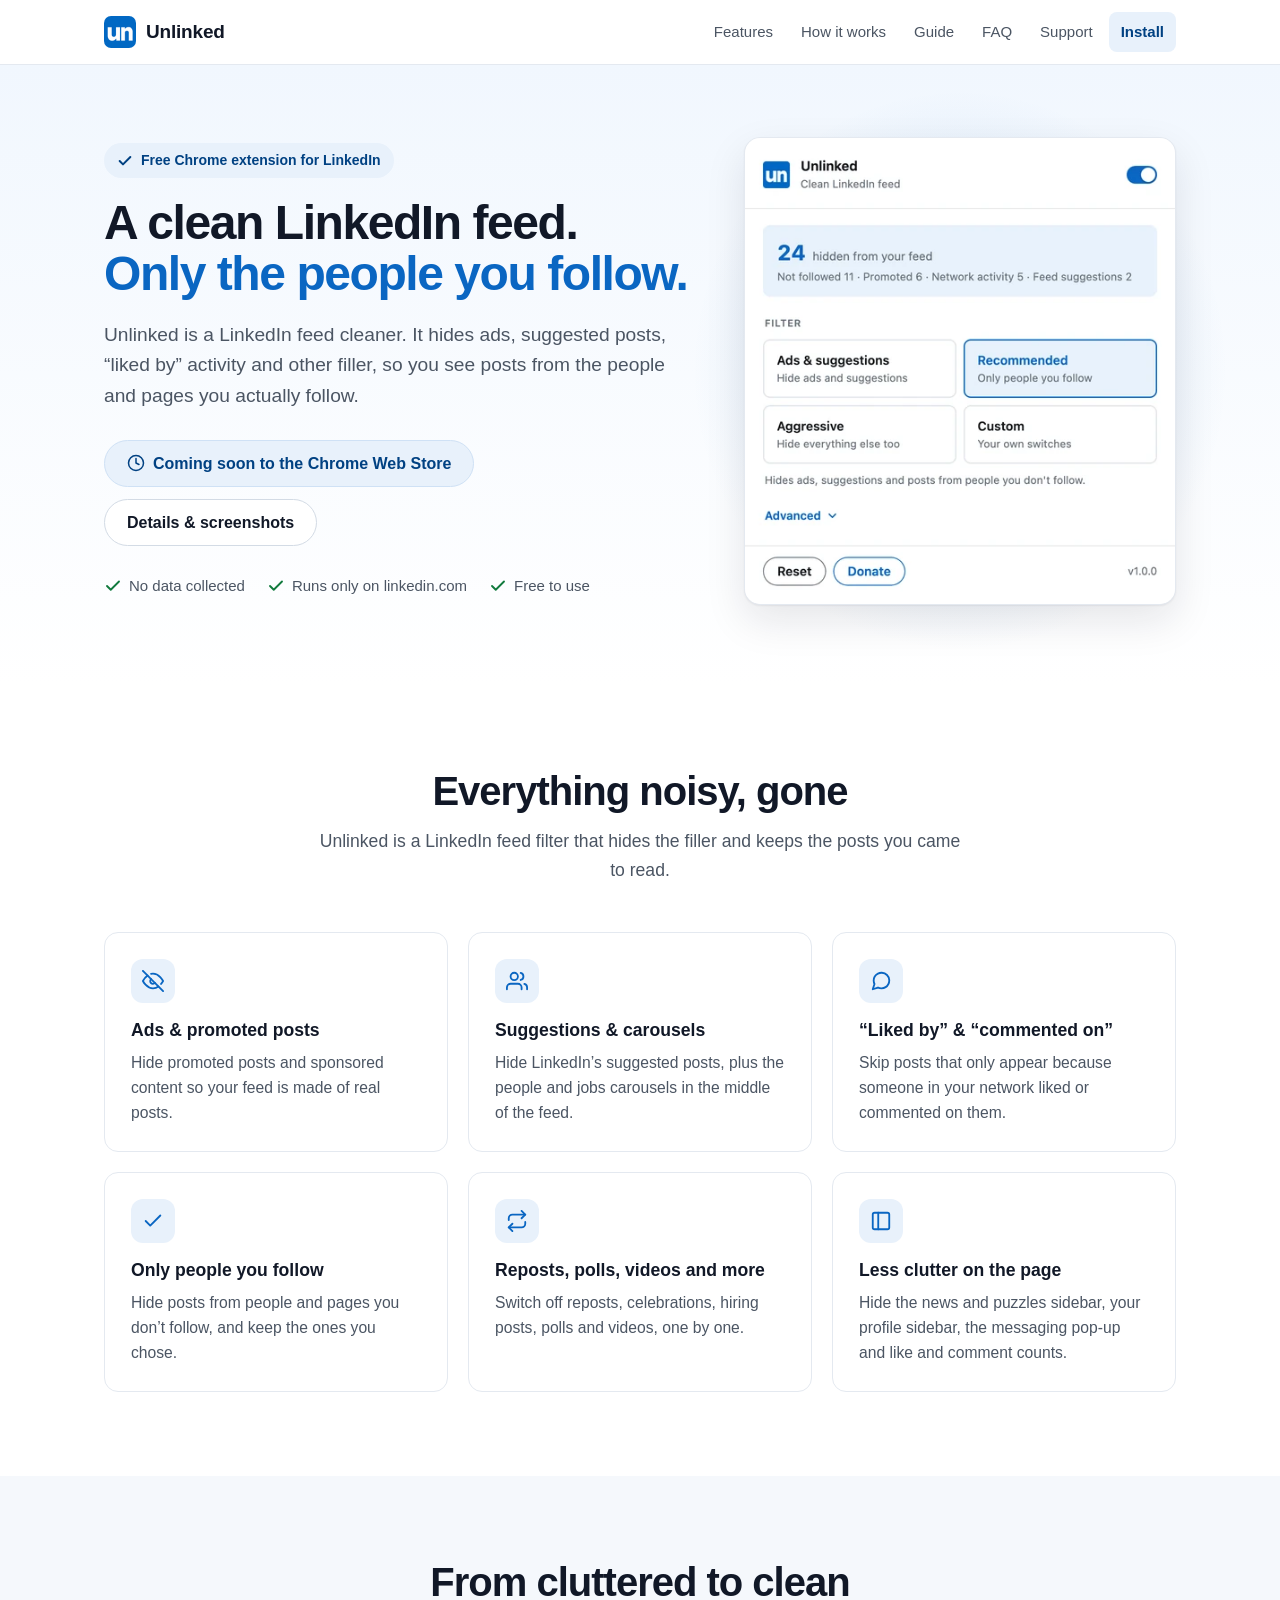
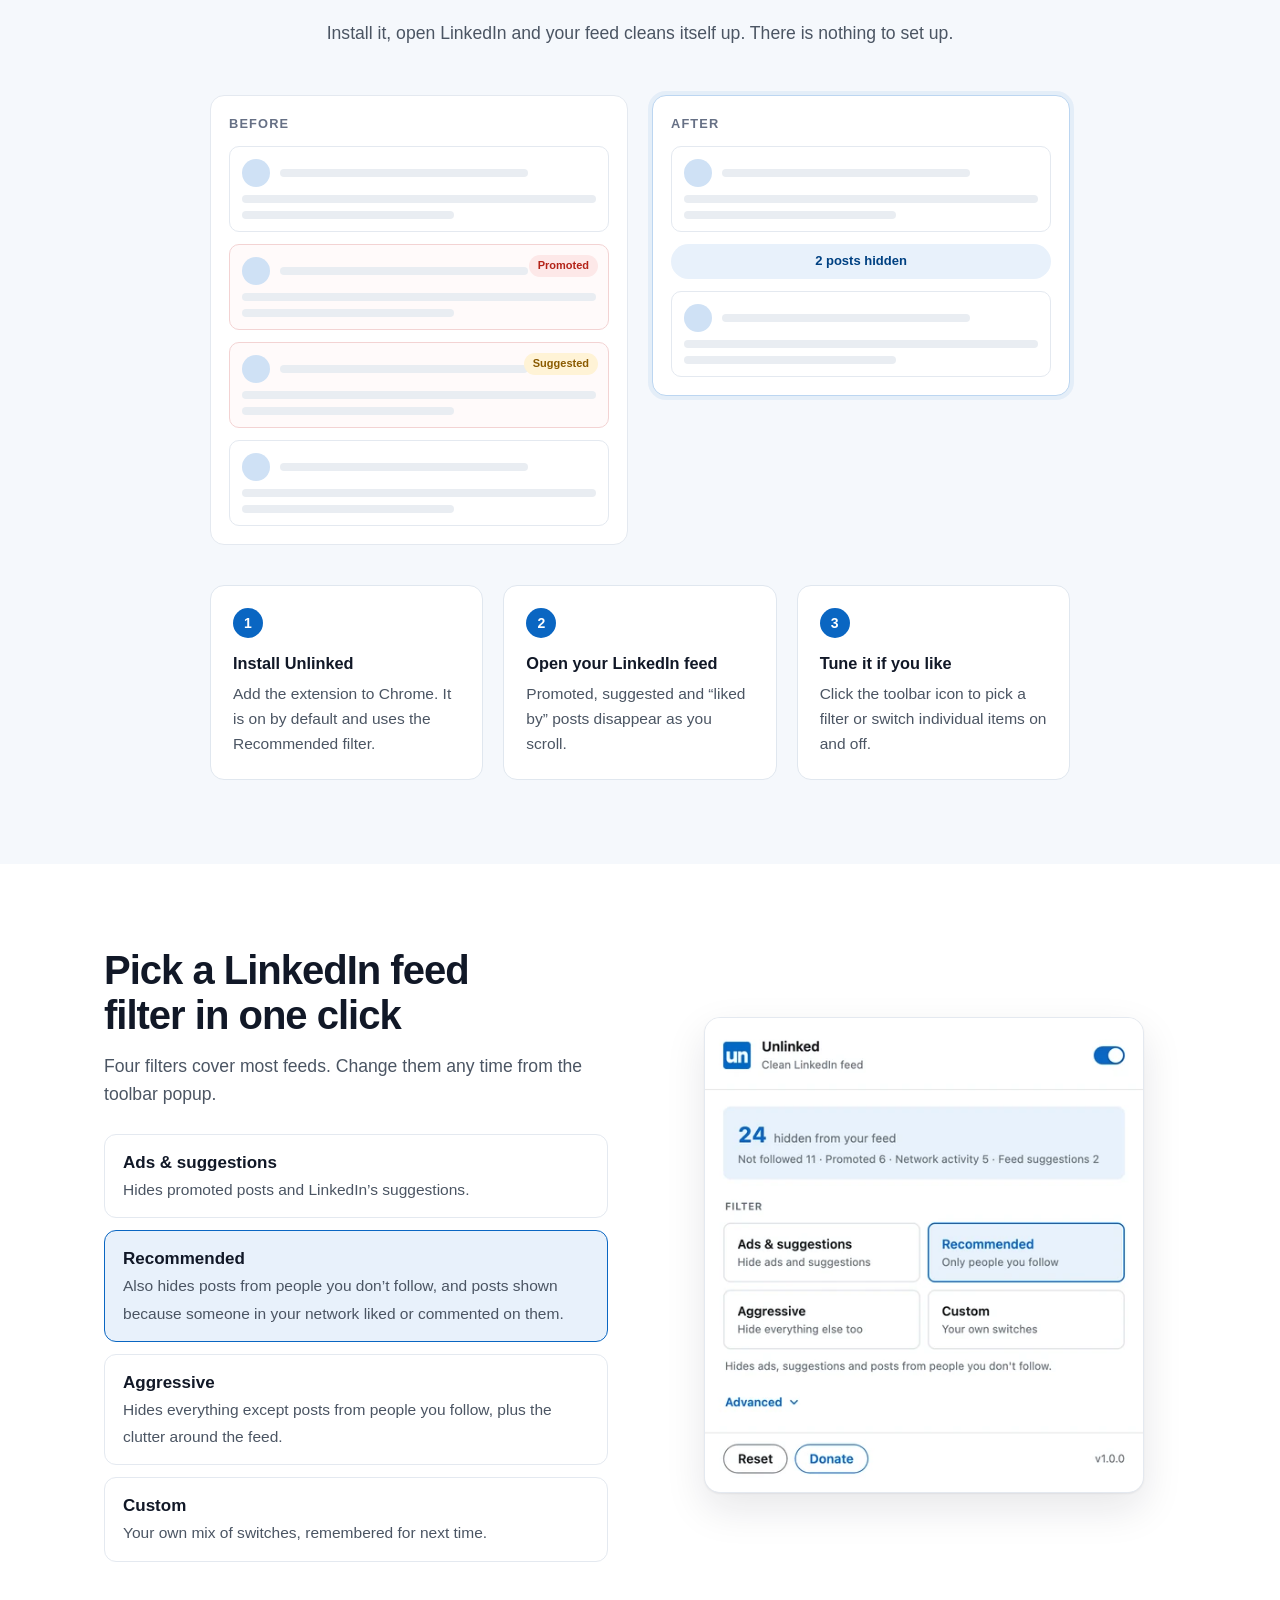
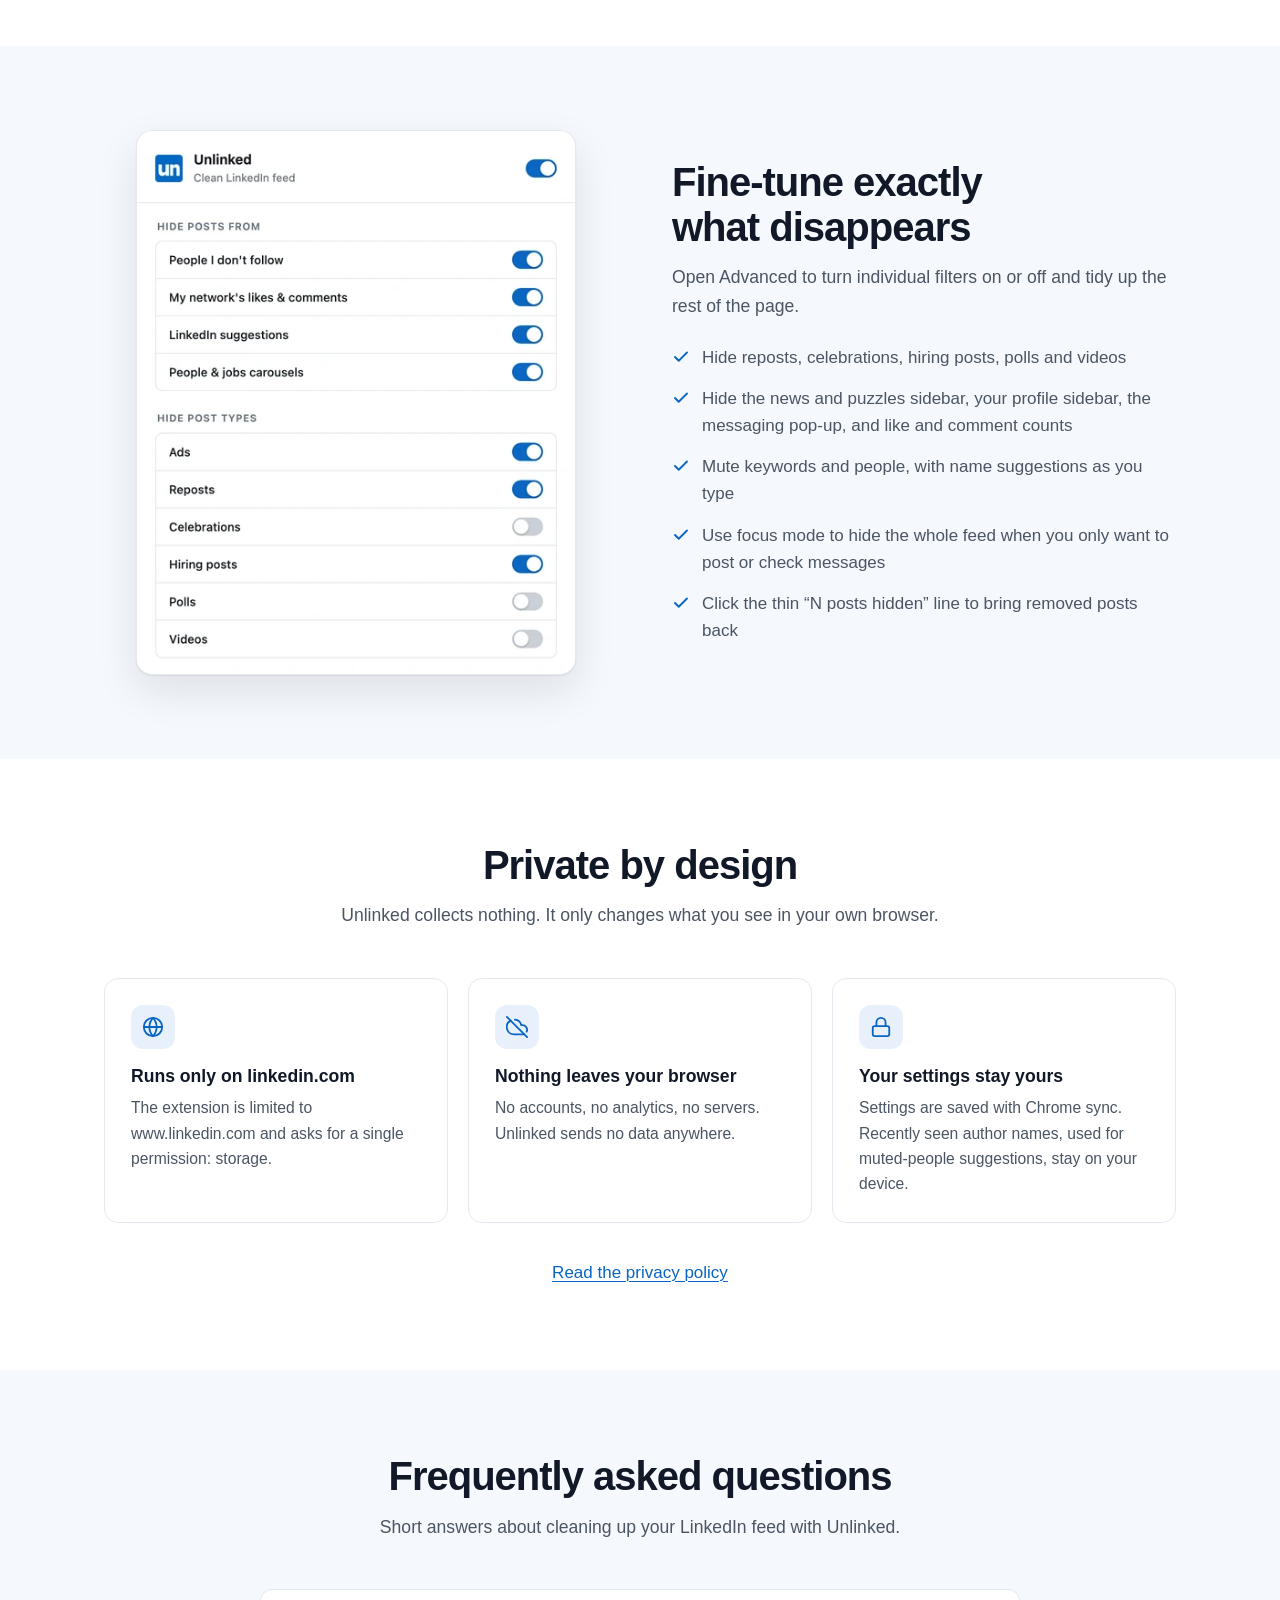
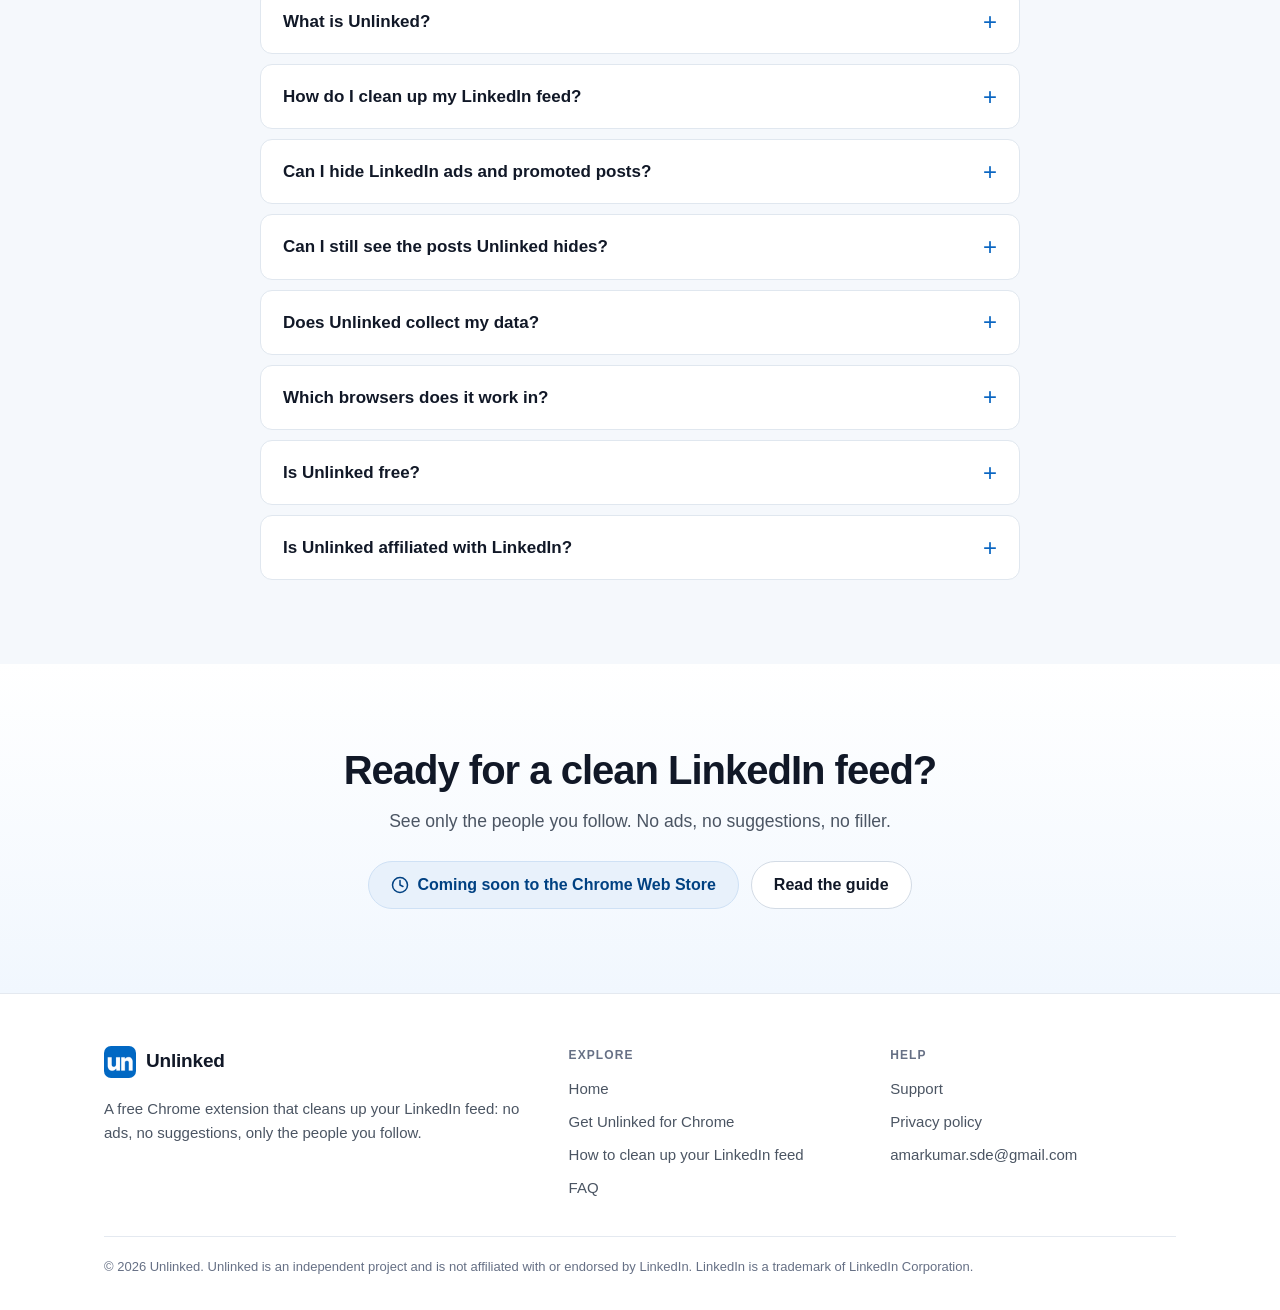
==== commit fe3681e2: "Use amarkumar.sde@gmail.com as the only contact email Co-Authored-By: Claude Sonnet 5.5 <noreply@ant" ====
--- a/index.html
+++ b/index.html
@@ -208,7 +208,7 @@
 <ul>
 <li><a href="/support/">Support</a></li>
 <li><a href="/privacy/">Privacy policy</a></li>
-<li><a href="mailto:hello@stackcone.com">hello@stackcone.com</a></li>
+<li><a href="mailto:amarkumar.sde@gmail.com">amarkumar.sde@gmail.com</a></li>
 </ul>
 </div>
 </div>
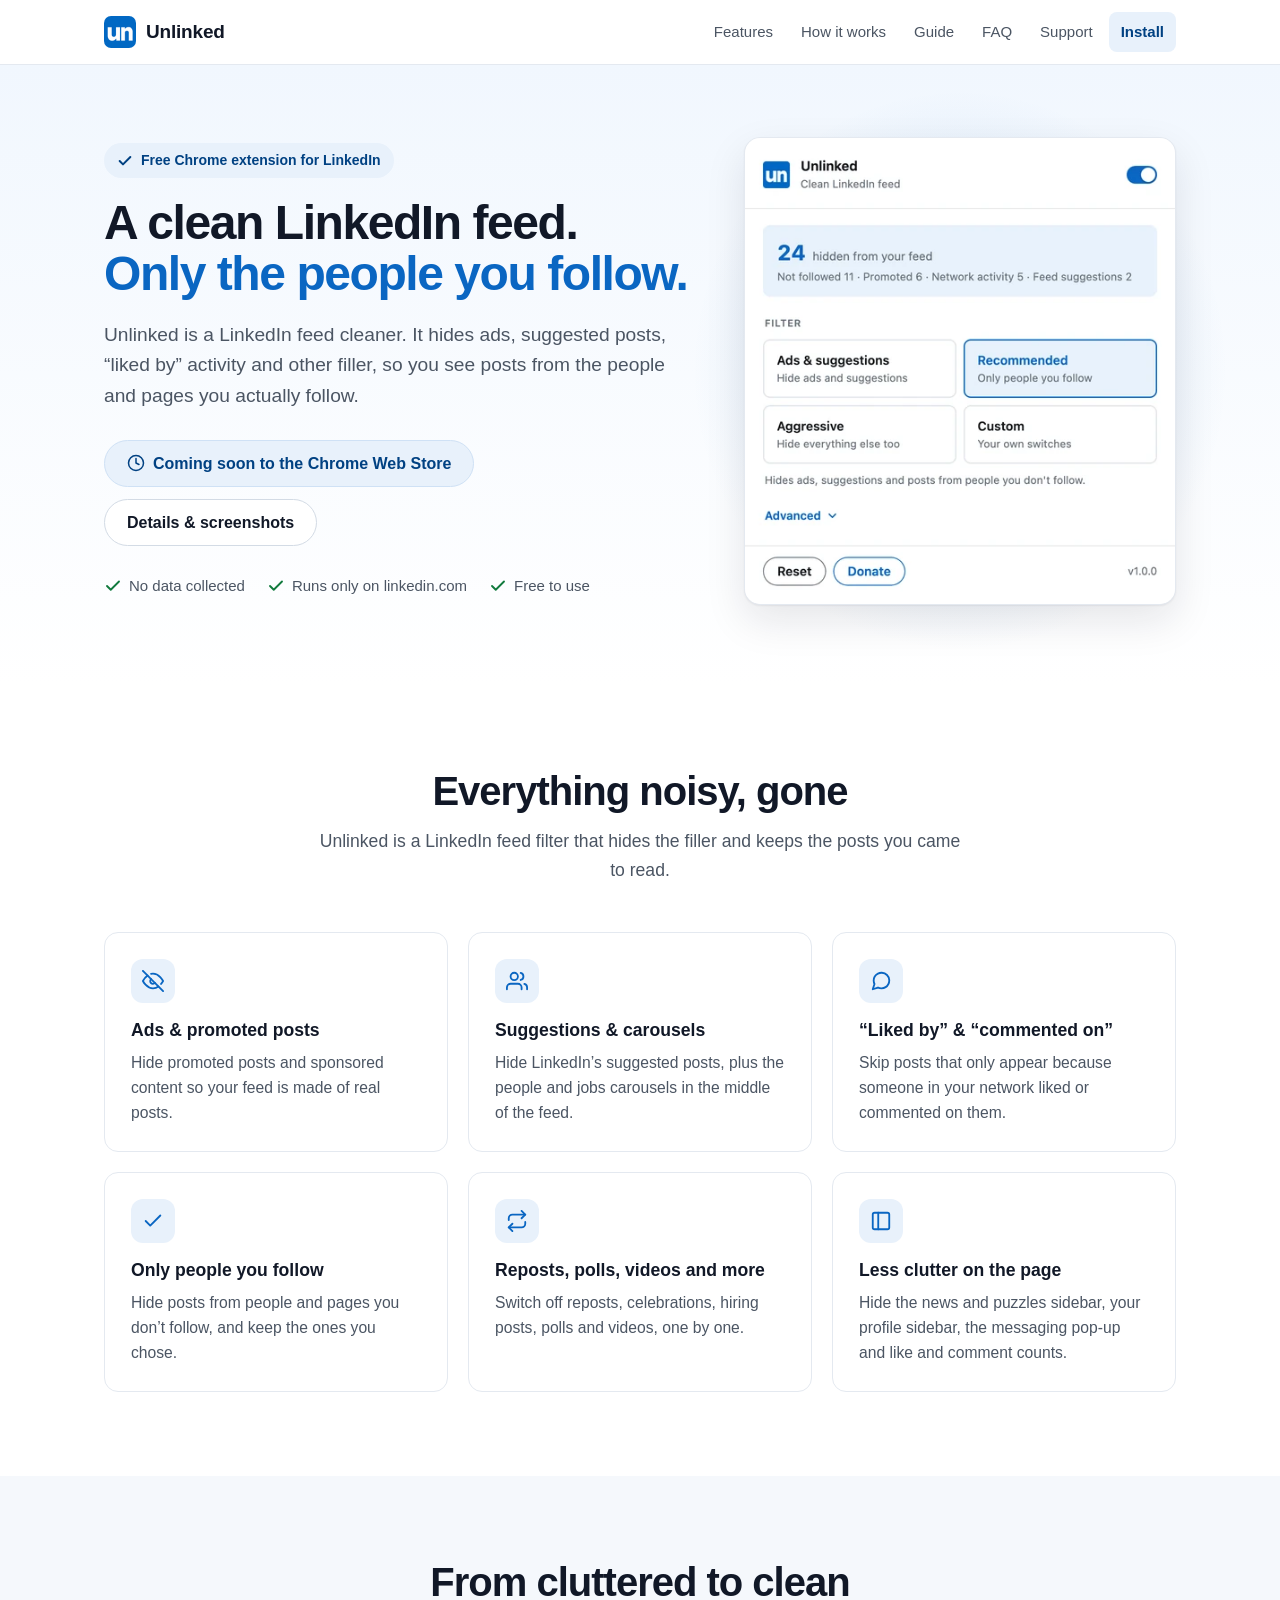
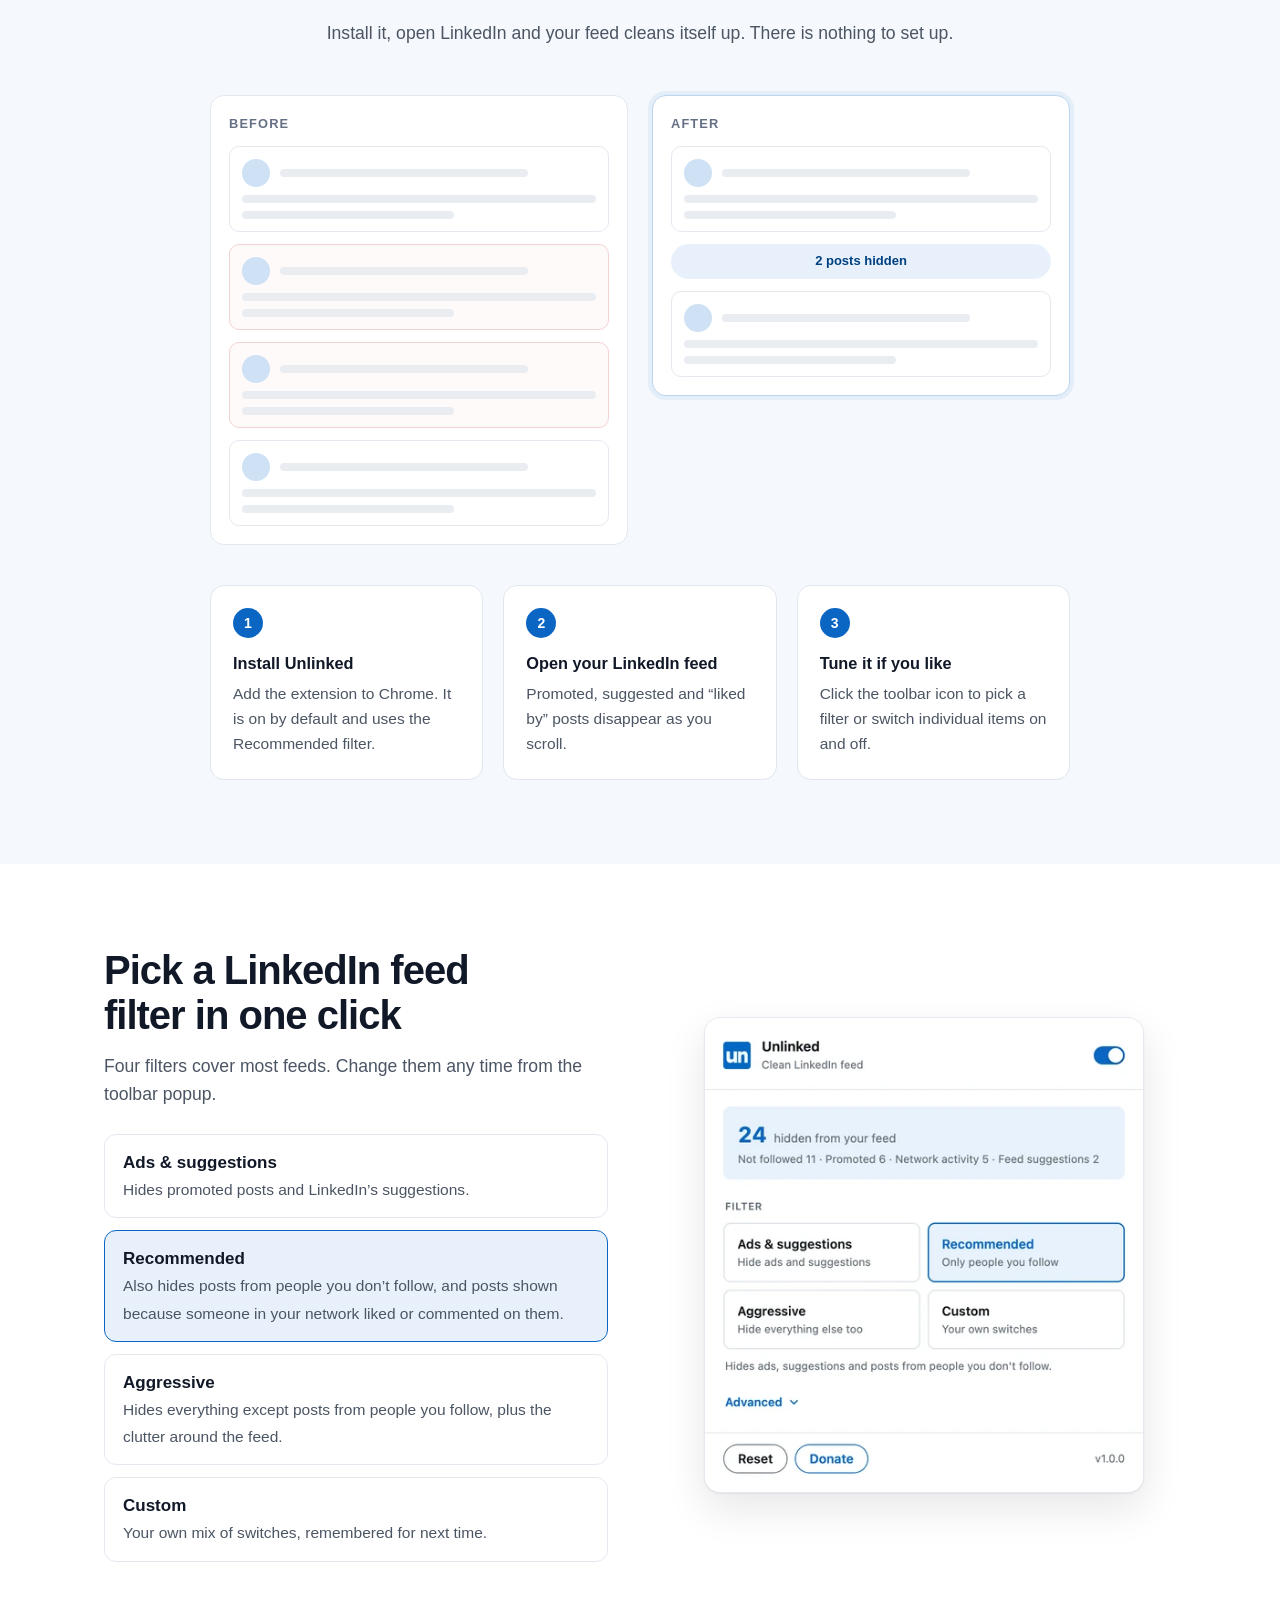
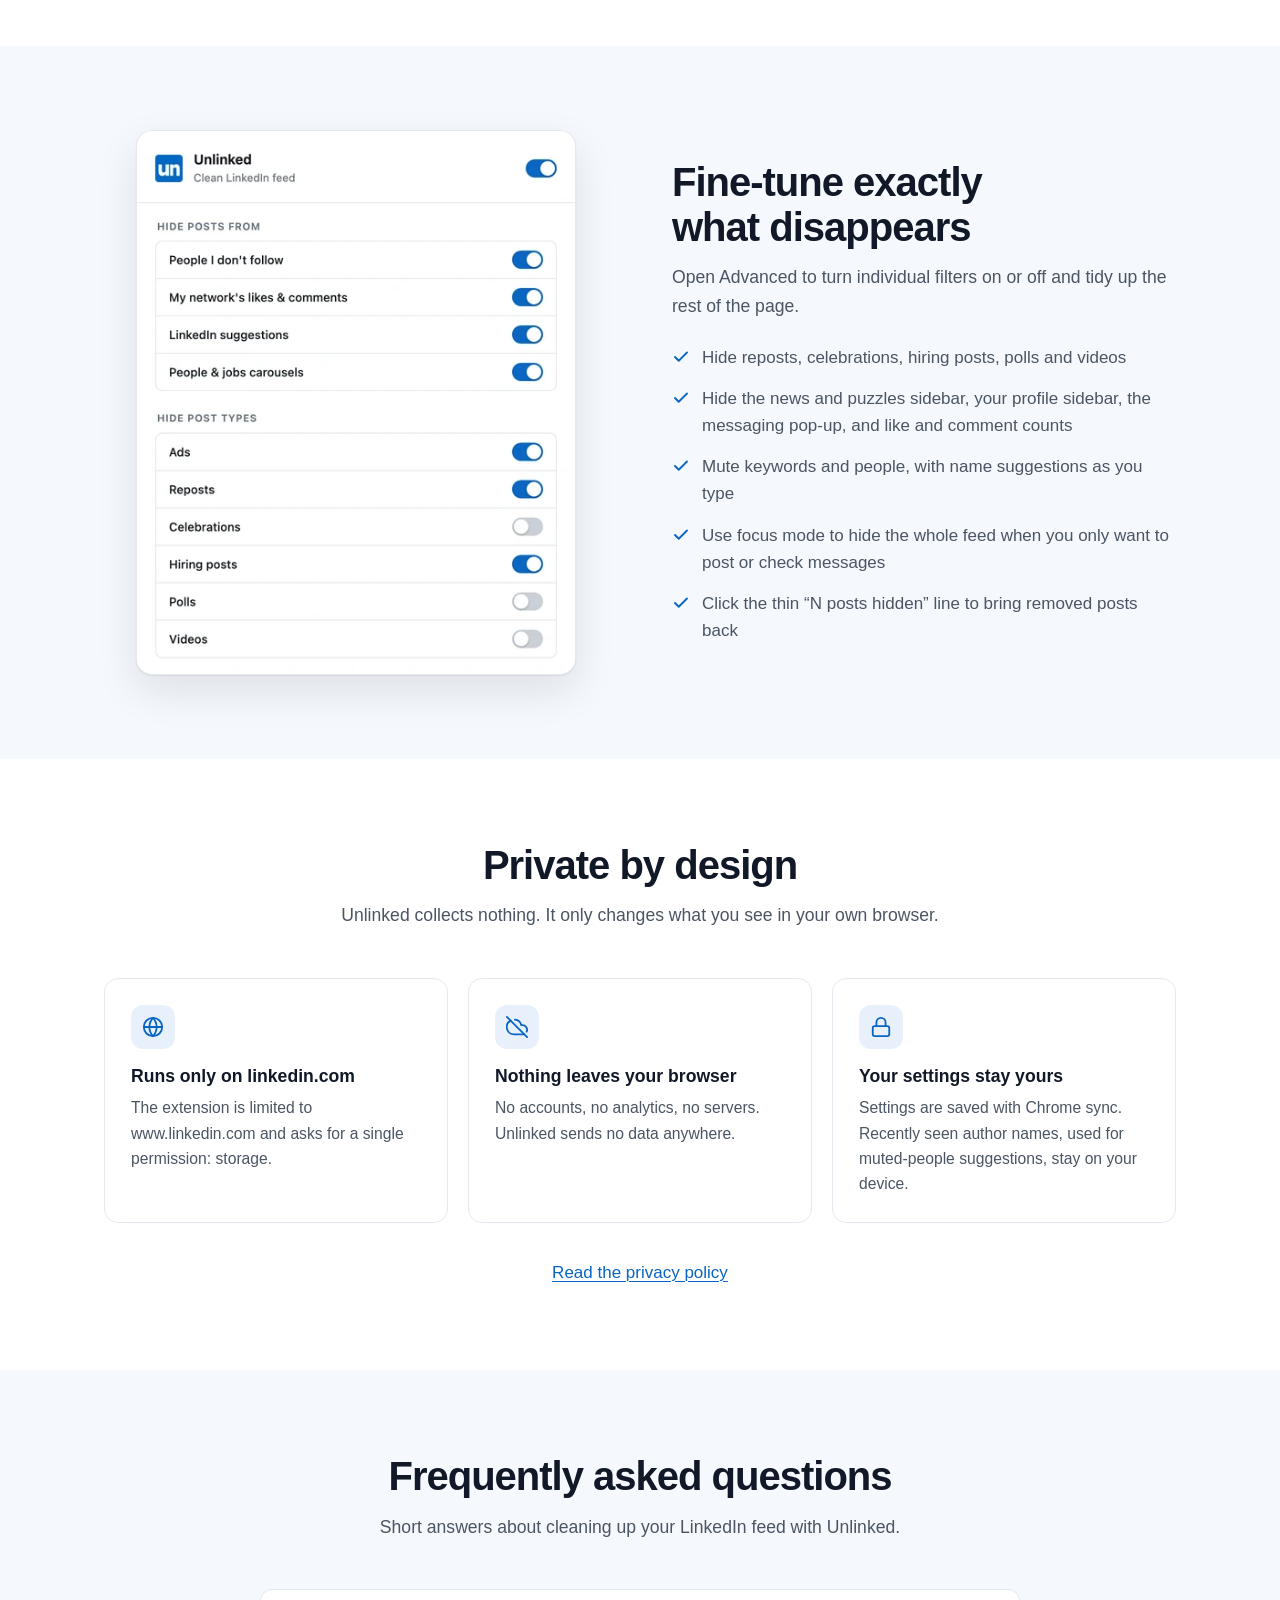
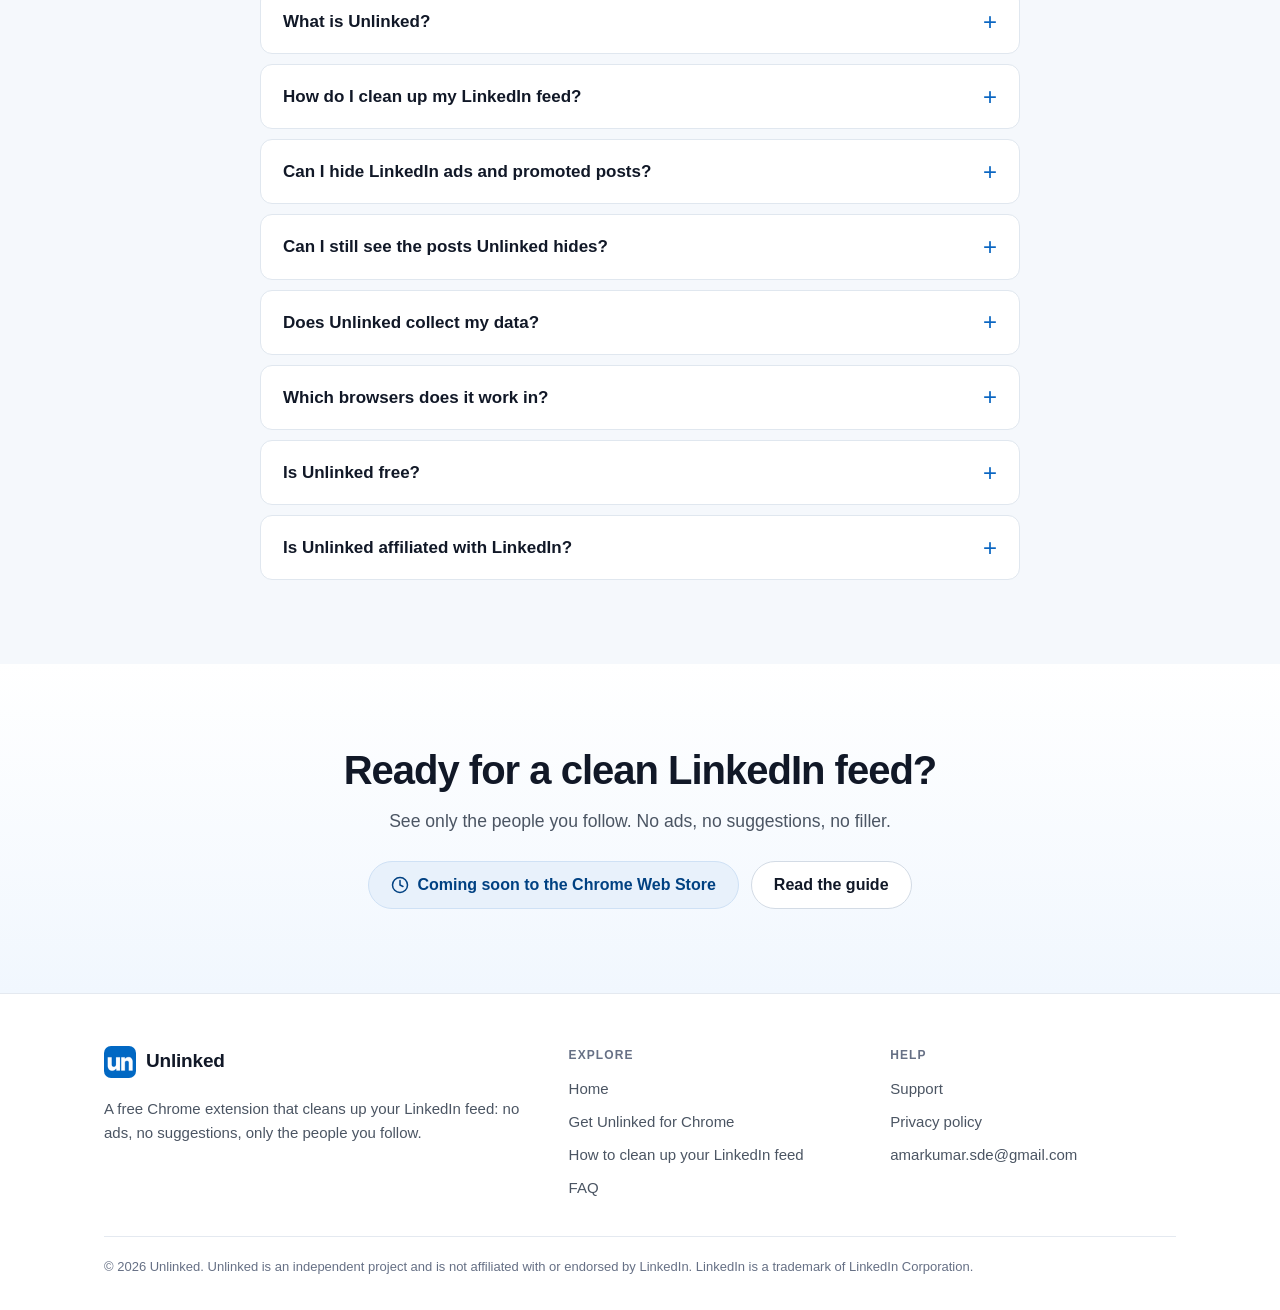
==== commit 500921b7: "Remove the Promoted and Suggested badges from the before/after card Co-Authored-By: Claude Sonnet 5." ====
--- a/index.html
+++ b/index.html
@@ -29,7 +29,7 @@
 <meta name="twitter:description" content="Unlinked is a free Chrome extension that cleans your LinkedIn feed: hide ads, suggested and “liked by” posts and see only the people you follow.">
 <meta name="twitter:image" content="https://unlinked.store/assets/og-image.jpg">
 <meta name="twitter:image:alt" content="Unlinked Chrome extension popup next to the headline: A clean LinkedIn feed">
-<link rel="stylesheet" href="/assets/site.css?v=3">
+<link rel="stylesheet" href="/assets/site.css?v=4">
 <script type="application/ld+json">{"@context":"https://schema.org","@graph":[{"@type":"WebSite","@id":"https://unlinked.store/#website","url":"https://unlinked.store/","name":"Unlinked","inLanguage":"en","description":"A free Chrome extension that cleans up your LinkedIn feed."},{"@type":"SoftwareApplication","@id":"https://unlinked.store/#app","name":"Unlinked - Clean LinkedIn Feed","url":"https://unlinked.store/","applicationCategory":"BrowserApplication","operatingSystem":"Chrome","description":"Clean up your LinkedIn feed: see posts from people you follow, without promoted, suggested and other noise.","image":"https://unlinked.store/assets/og-image.jpg","isAccessibleForFree":true,"offers":{"@type":"Offer","price":"0","priceCurrency":"USD"}},{"@type":"FAQPage","@id":"https://unlinked.store/#faq","mainEntity":[{"@type":"Question","name":"What is Unlinked?","acceptedAnswer":{"@type":"Answer","text":"Unlinked is a free Chrome extension that cleans up your LinkedIn home feed. It hides promoted posts, suggested posts, “liked by” and “commented on” activity and other filler, so the feed shows posts from the people and pages you follow."}},{"@type":"Question","name":"How do I clean up my LinkedIn feed?","acceptedAnswer":{"@type":"Answer","text":"Install Unlinked, open linkedin.com and pick a filter from the toolbar popup. Recommended keeps posts from people you follow, Ads & suggestions is lighter, and Aggressive hides everything else. Under Advanced you can switch individual items on or off."}},{"@type":"Question","name":"Can I hide LinkedIn ads and promoted posts?","acceptedAnswer":{"@type":"Answer","text":"Yes. The Ads & suggestions filter hides promoted posts and LinkedIn’s suggestions, and you can switch ads and suggestions off separately under Advanced."}},{"@type":"Question","name":"Can I still see the posts Unlinked hides?","acceptedAnswer":{"@type":"Answer","text":"Yes. Removed posts leave a thin “N posts hidden” line that you can click to bring them back, and you can turn Unlinked off at any time with the switch at the top of the popup."}},{"@type":"Question","name":"Does Unlinked collect my data?","acceptedAnswer":{"@type":"Answer","text":"No. Unlinked runs only on linkedin.com, works entirely in your browser and sends no data anywhere. Your settings are saved with Chrome sync, and recently seen author names used for muted-people suggestions stay on your device."}},{"@type":"Question","name":"Which browsers does it work in?","acceptedAnswer":{"@type":"Answer","text":"Unlinked is built for Chrome on desktop. Other Chromium-based browsers such as Edge and Brave can usually install Chrome Web Store extensions, but Chrome is the supported browser."}},{"@type":"Question","name":"Is Unlinked free?","acceptedAnswer":{"@type":"Answer","text":"Yes, it is free to use. If you find it useful you can support the project through GitHub Sponsors."}},{"@type":"Question","name":"Is Unlinked affiliated with LinkedIn?","acceptedAnswer":{"@type":"Answer","text":"No. Unlinked is an independent project and is not affiliated with or endorsed by LinkedIn."}}]}]}</script>
 </head>
 <body>
@@ -88,8 +88,8 @@
 <div class="feed">
 <h3>Before</h3>
 <div class="post"><div class="who"><span class="av"></span><i class="m"></i></div><i></i><i class="s"></i></div>
-<div class="post bad"><span class="tag ad">Promoted</span><div class="who"><span class="av"></span><i class="m"></i></div><i></i><i class="s"></i></div>
-<div class="post bad"><span class="tag sg">Suggested</span><div class="who"><span class="av"></span><i class="m"></i></div><i></i><i class="s"></i></div>
+<div class="post bad"><div class="who"><span class="av"></span><i class="m"></i></div><i></i><i class="s"></i></div>
+<div class="post bad"><div class="who"><span class="av"></span><i class="m"></i></div><i></i><i class="s"></i></div>
 <div class="post"><div class="who"><span class="av"></span><i class="m"></i></div><i></i><i class="s"></i></div>
 </div>
 <div class="feed clean">
--- a/assets/site.css
+++ b/assets/site.css
@@ -83,9 +83,6 @@
 .post .who{display:flex;gap:10px;align-items:center}
 .post .av{flex:none;width:28px;height:28px;border-radius:50%;background:#cfe1f5}
 .post.bad{background:#fffafa;border-color:#f3d3d3}
-.tag{position:absolute;top:10px;right:10px;font-size:11px;font-weight:700;padding:2px 9px;border-radius:999px}
-.tag.ad{background:#fde8e8;color:#b42318}
-.tag.sg{background:#fff3d6;color:#8a5a00}
 .hidden-line{text-align:center;font-size:13px;font-weight:600;color:var(--brand-d);background:var(--brand-soft);border-radius:999px;padding:7px}
 .steps{list-style:none;counter-reset:s;display:grid;grid-template-columns:repeat(3,1fr);gap:20px;margin:40px auto 0;padding:0;max-width:860px}
 .steps li{counter-increment:s;background:#fff;border:1px solid #e0e7ef;border-radius:var(--radius);padding:22px;display:grid;gap:6px;align-content:start}
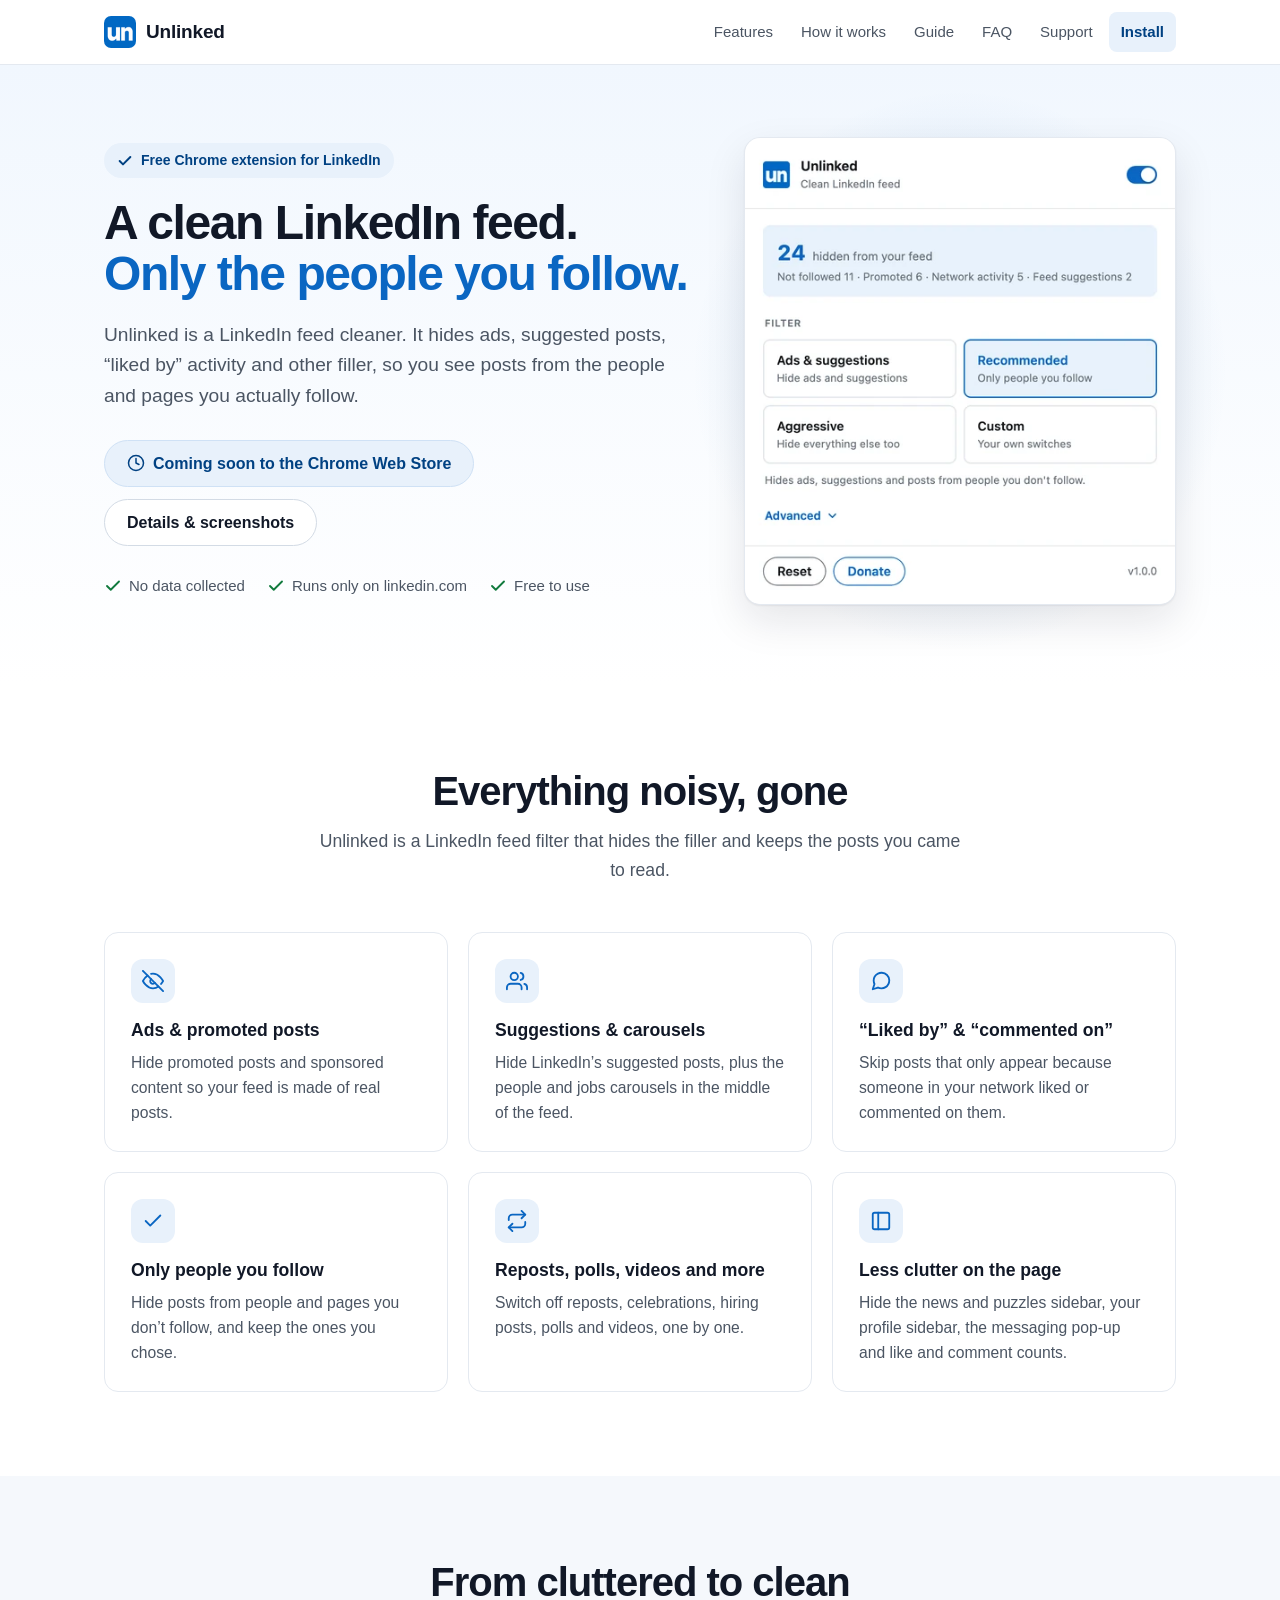
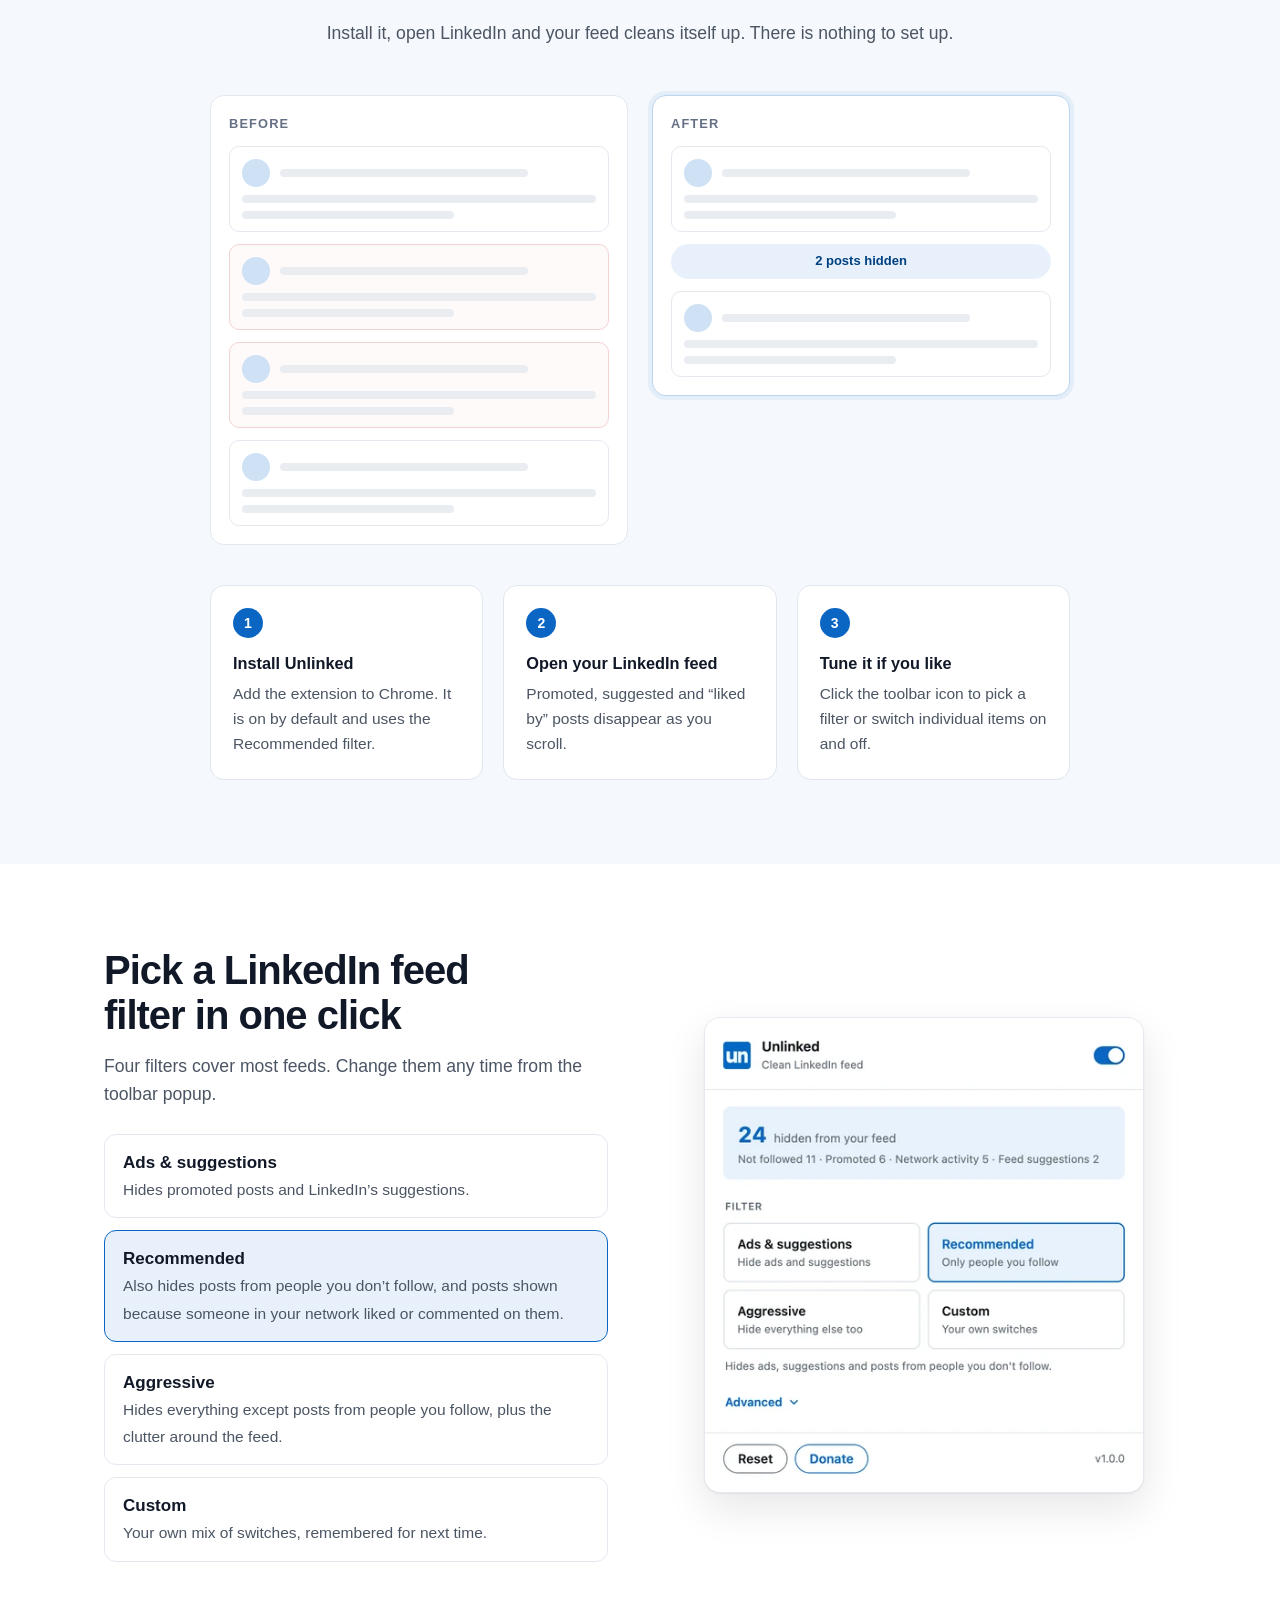
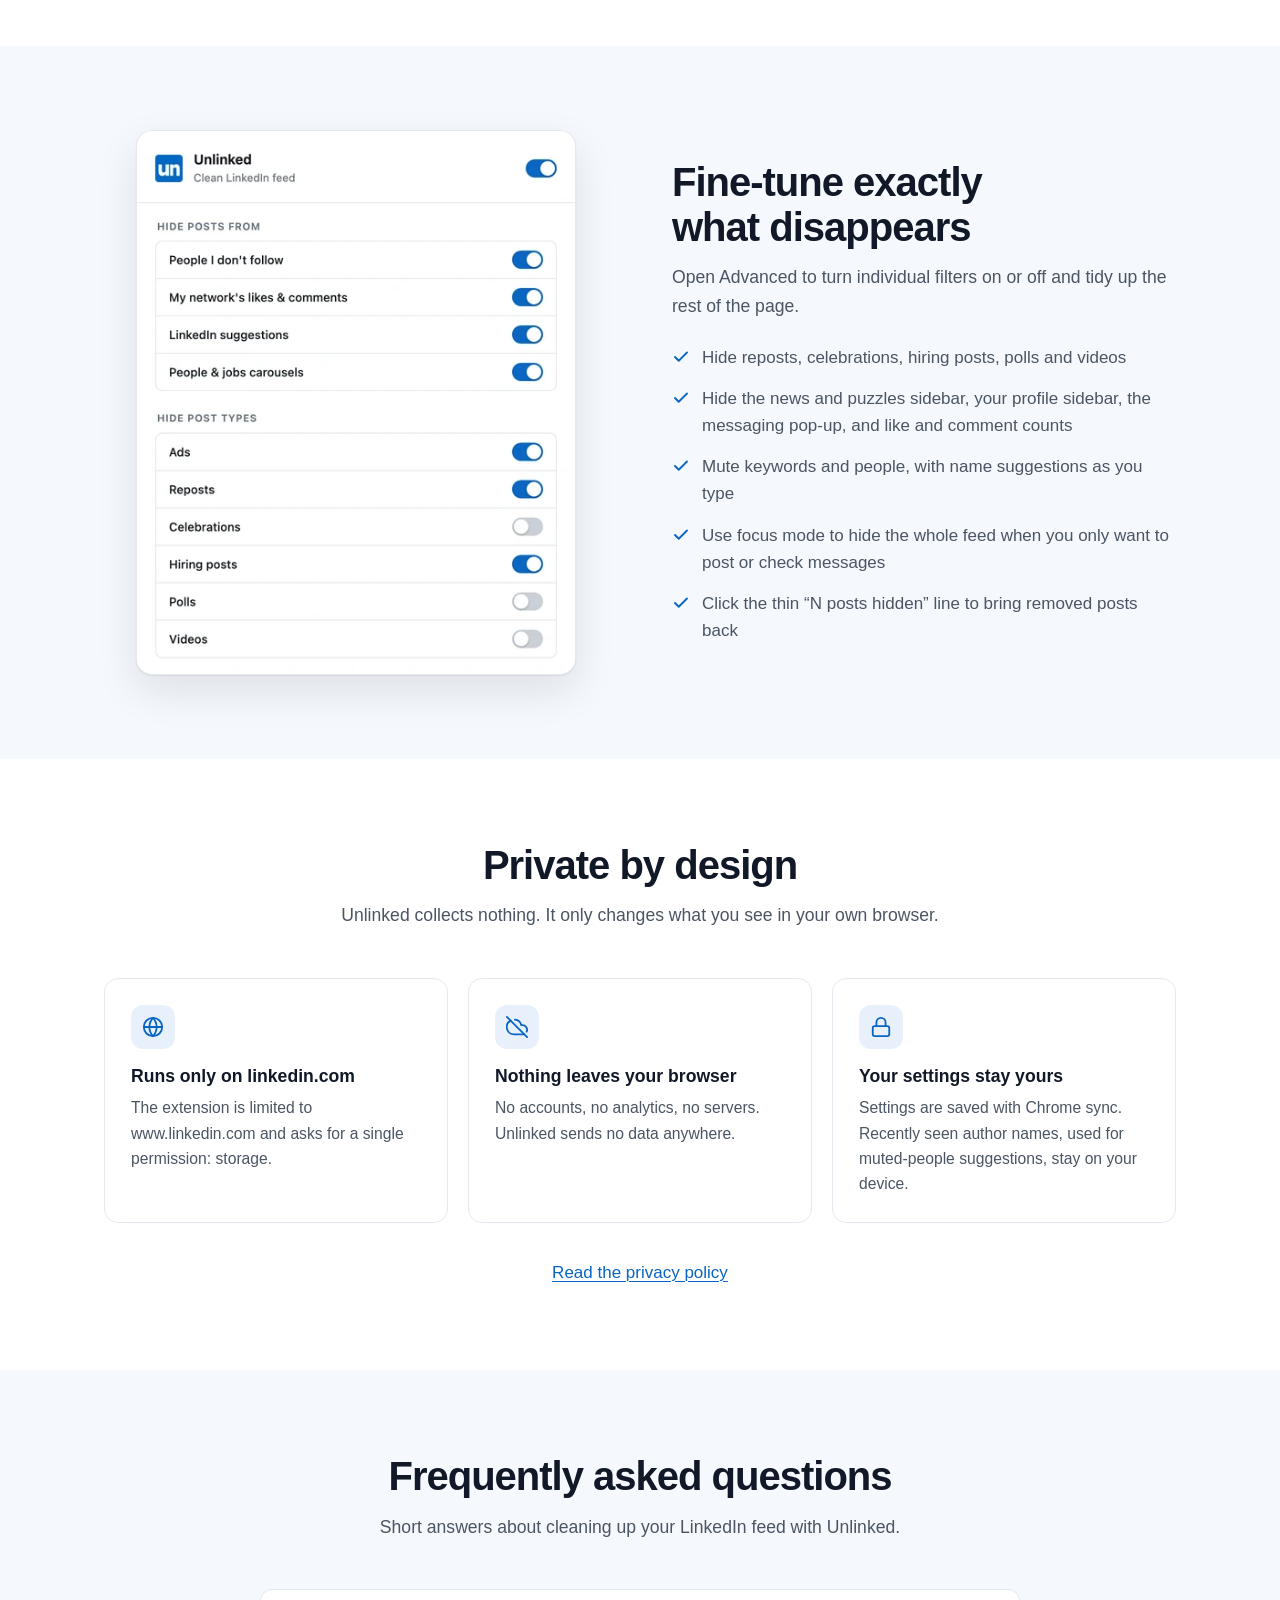
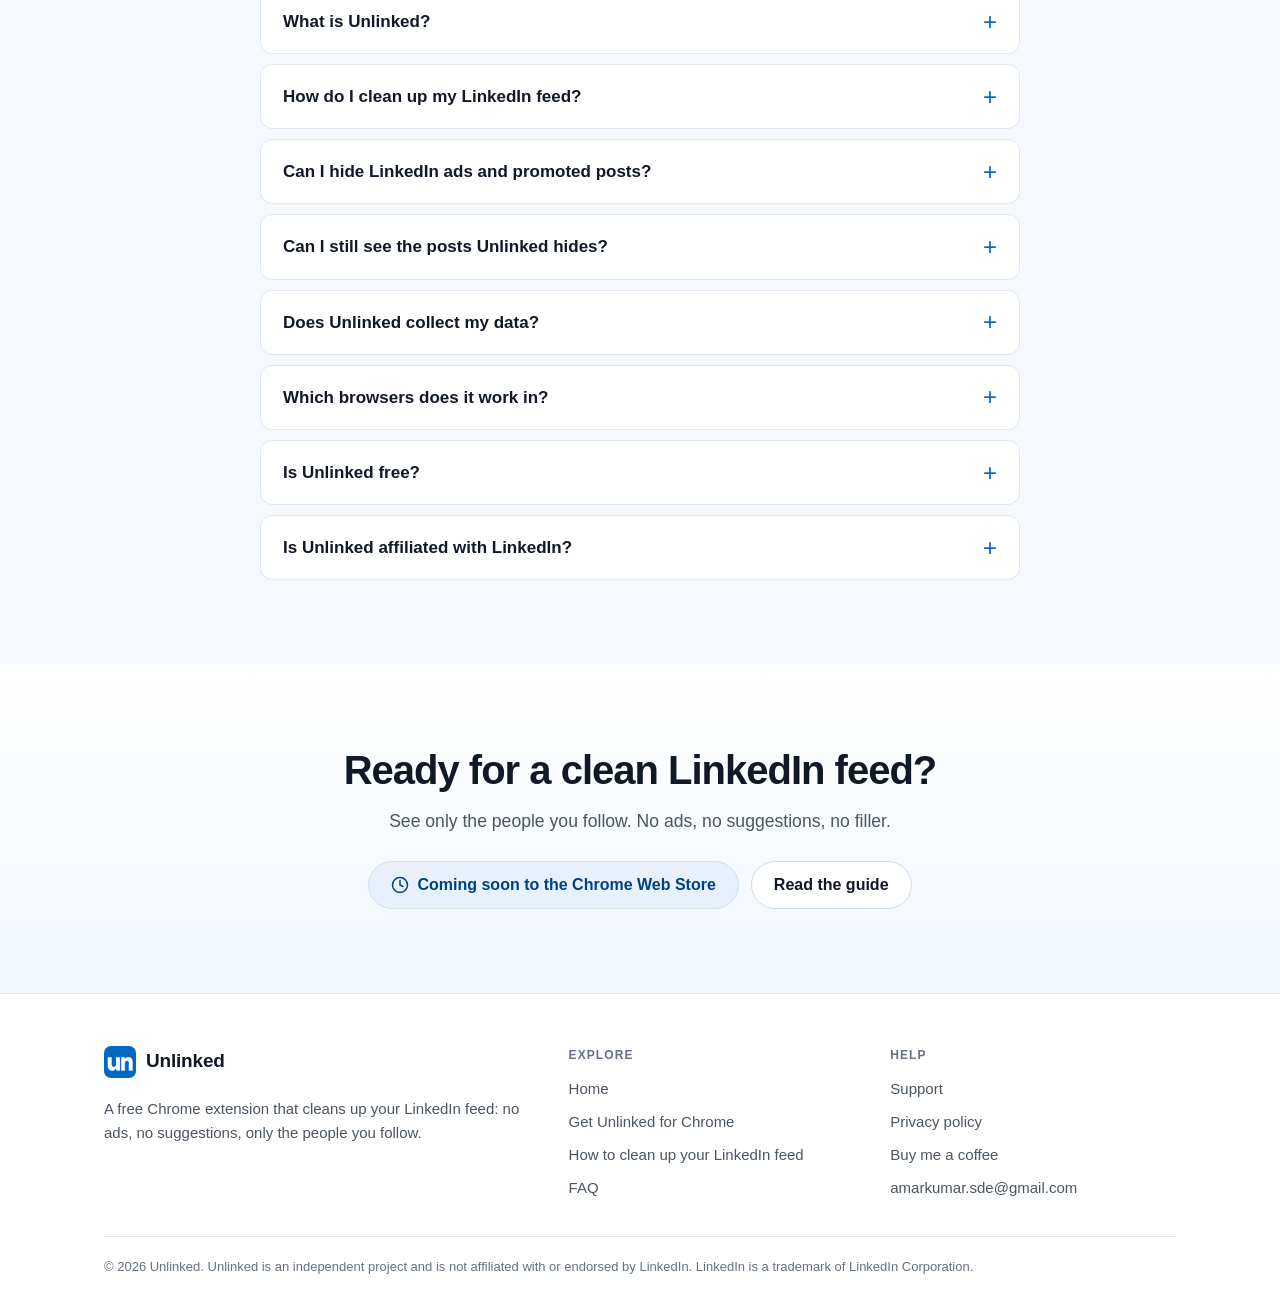
==== commit d5ee3ca6: "Link to the Buy Me a Coffee page from the footer, FAQ and store page Replace the GitHub Sponsors men" ====
--- a/index.html
+++ b/index.html
@@ -30,7 +30,7 @@
 <meta name="twitter:image" content="https://unlinked.store/assets/og-image.jpg">
 <meta name="twitter:image:alt" content="Unlinked Chrome extension popup next to the headline: A clean LinkedIn feed">
 <link rel="stylesheet" href="/assets/site.css?v=4">
-<script type="application/ld+json">{"@context":"https://schema.org","@graph":[{"@type":"WebSite","@id":"https://unlinked.store/#website","url":"https://unlinked.store/","name":"Unlinked","inLanguage":"en","description":"A free Chrome extension that cleans up your LinkedIn feed."},{"@type":"SoftwareApplication","@id":"https://unlinked.store/#app","name":"Unlinked - Clean LinkedIn Feed","url":"https://unlinked.store/","applicationCategory":"BrowserApplication","operatingSystem":"Chrome","description":"Clean up your LinkedIn feed: see posts from people you follow, without promoted, suggested and other noise.","image":"https://unlinked.store/assets/og-image.jpg","isAccessibleForFree":true,"offers":{"@type":"Offer","price":"0","priceCurrency":"USD"}},{"@type":"FAQPage","@id":"https://unlinked.store/#faq","mainEntity":[{"@type":"Question","name":"What is Unlinked?","acceptedAnswer":{"@type":"Answer","text":"Unlinked is a free Chrome extension that cleans up your LinkedIn home feed. It hides promoted posts, suggested posts, “liked by” and “commented on” activity and other filler, so the feed shows posts from the people and pages you follow."}},{"@type":"Question","name":"How do I clean up my LinkedIn feed?","acceptedAnswer":{"@type":"Answer","text":"Install Unlinked, open linkedin.com and pick a filter from the toolbar popup. Recommended keeps posts from people you follow, Ads & suggestions is lighter, and Aggressive hides everything else. Under Advanced you can switch individual items on or off."}},{"@type":"Question","name":"Can I hide LinkedIn ads and promoted posts?","acceptedAnswer":{"@type":"Answer","text":"Yes. The Ads & suggestions filter hides promoted posts and LinkedIn’s suggestions, and you can switch ads and suggestions off separately under Advanced."}},{"@type":"Question","name":"Can I still see the posts Unlinked hides?","acceptedAnswer":{"@type":"Answer","text":"Yes. Removed posts leave a thin “N posts hidden” line that you can click to bring them back, and you can turn Unlinked off at any time with the switch at the top of the popup."}},{"@type":"Question","name":"Does Unlinked collect my data?","acceptedAnswer":{"@type":"Answer","text":"No. Unlinked runs only on linkedin.com, works entirely in your browser and sends no data anywhere. Your settings are saved with Chrome sync, and recently seen author names used for muted-people suggestions stay on your device."}},{"@type":"Question","name":"Which browsers does it work in?","acceptedAnswer":{"@type":"Answer","text":"Unlinked is built for Chrome on desktop. Other Chromium-based browsers such as Edge and Brave can usually install Chrome Web Store extensions, but Chrome is the supported browser."}},{"@type":"Question","name":"Is Unlinked free?","acceptedAnswer":{"@type":"Answer","text":"Yes, it is free to use. If you find it useful you can support the project through GitHub Sponsors."}},{"@type":"Question","name":"Is Unlinked affiliated with LinkedIn?","acceptedAnswer":{"@type":"Answer","text":"No. Unlinked is an independent project and is not affiliated with or endorsed by LinkedIn."}}]}]}</script>
+<script type="application/ld+json">{"@context":"https://schema.org","@graph":[{"@type":"WebSite","@id":"https://unlinked.store/#website","url":"https://unlinked.store/","name":"Unlinked","inLanguage":"en","description":"A free Chrome extension that cleans up your LinkedIn feed."},{"@type":"SoftwareApplication","@id":"https://unlinked.store/#app","name":"Unlinked - Clean LinkedIn Feed","url":"https://unlinked.store/","applicationCategory":"BrowserApplication","operatingSystem":"Chrome","description":"Clean up your LinkedIn feed: see posts from people you follow, without promoted, suggested and other noise.","image":"https://unlinked.store/assets/og-image.jpg","isAccessibleForFree":true,"offers":{"@type":"Offer","price":"0","priceCurrency":"USD"}},{"@type":"FAQPage","@id":"https://unlinked.store/#faq","mainEntity":[{"@type":"Question","name":"What is Unlinked?","acceptedAnswer":{"@type":"Answer","text":"Unlinked is a free Chrome extension that cleans up your LinkedIn home feed. It hides promoted posts, suggested posts, “liked by” and “commented on” activity and other filler, so the feed shows posts from the people and pages you follow."}},{"@type":"Question","name":"How do I clean up my LinkedIn feed?","acceptedAnswer":{"@type":"Answer","text":"Install Unlinked, open linkedin.com and pick a filter from the toolbar popup. Recommended keeps posts from people you follow, Ads & suggestions is lighter, and Aggressive hides everything else. Under Advanced you can switch individual items on or off."}},{"@type":"Question","name":"Can I hide LinkedIn ads and promoted posts?","acceptedAnswer":{"@type":"Answer","text":"Yes. The Ads & suggestions filter hides promoted posts and LinkedIn’s suggestions, and you can switch ads and suggestions off separately under Advanced."}},{"@type":"Question","name":"Can I still see the posts Unlinked hides?","acceptedAnswer":{"@type":"Answer","text":"Yes. Removed posts leave a thin “N posts hidden” line that you can click to bring them back, and you can turn Unlinked off at any time with the switch at the top of the popup."}},{"@type":"Question","name":"Does Unlinked collect my data?","acceptedAnswer":{"@type":"Answer","text":"No. Unlinked runs only on linkedin.com, works entirely in your browser and sends no data anywhere. Your settings are saved with Chrome sync, and recently seen author names used for muted-people suggestions stay on your device."}},{"@type":"Question","name":"Which browsers does it work in?","acceptedAnswer":{"@type":"Answer","text":"Unlinked is built for Chrome on desktop. Other Chromium-based browsers such as Edge and Brave can usually install Chrome Web Store extensions, but Chrome is the supported browser."}},{"@type":"Question","name":"Is Unlinked free?","acceptedAnswer":{"@type":"Answer","text":"Yes, it is free to use. If you find it useful, you can support the project by buying me a coffee."}},{"@type":"Question","name":"Is Unlinked affiliated with LinkedIn?","acceptedAnswer":{"@type":"Answer","text":"No. Unlinked is an independent project and is not affiliated with or endorsed by LinkedIn."}}]}]}</script>
 </head>
 <body>
 <a class="skip" href="#main">Skip to content</a>
@@ -172,7 +172,7 @@
 <details><summary>Can I still see the posts Unlinked hides?</summary><p>Yes. Removed posts leave a thin “N posts hidden” line that you can click to bring them back, and you can turn Unlinked off at any time with the switch at the top of the popup.</p></details>
 <details><summary>Does Unlinked collect my data?</summary><p>No. Unlinked runs only on linkedin.com, works entirely in your browser and sends no data anywhere. Your settings are saved with Chrome sync, and recently seen author names used for muted-people suggestions stay on your device. See the <a href="/privacy/">privacy policy</a>.</p></details>
 <details><summary>Which browsers does it work in?</summary><p>Unlinked is built for Chrome on desktop. Other Chromium-based browsers such as Edge and Brave can usually install Chrome Web Store extensions, but Chrome is the supported browser.</p></details>
-<details><summary>Is Unlinked free?</summary><p>Yes, it is free to use. If you find it useful you can support the project through <a href="https://github.com/sponsors/amarkum" rel="noopener">GitHub Sponsors</a>.</p></details>
+<details><summary>Is Unlinked free?</summary><p>Yes, it is free to use. If you find it useful, you can support the project by <a href="https://buymeacoffee.com/amarxkumar" rel="noopener">buying me a coffee</a>.</p></details>
 <details><summary>Is Unlinked affiliated with LinkedIn?</summary><p>No. Unlinked is an independent project and is not affiliated with or endorsed by LinkedIn.</p></details>
 </div>
 </div>
@@ -208,6 +208,7 @@
 <ul>
 <li><a href="/support/">Support</a></li>
 <li><a href="/privacy/">Privacy policy</a></li>
+<li><a href="https://buymeacoffee.com/amarxkumar" rel="noopener">Buy me a coffee</a></li>
 <li><a href="mailto:amarkumar.sde@gmail.com">amarkumar.sde@gmail.com</a></li>
 </ul>
 </div>
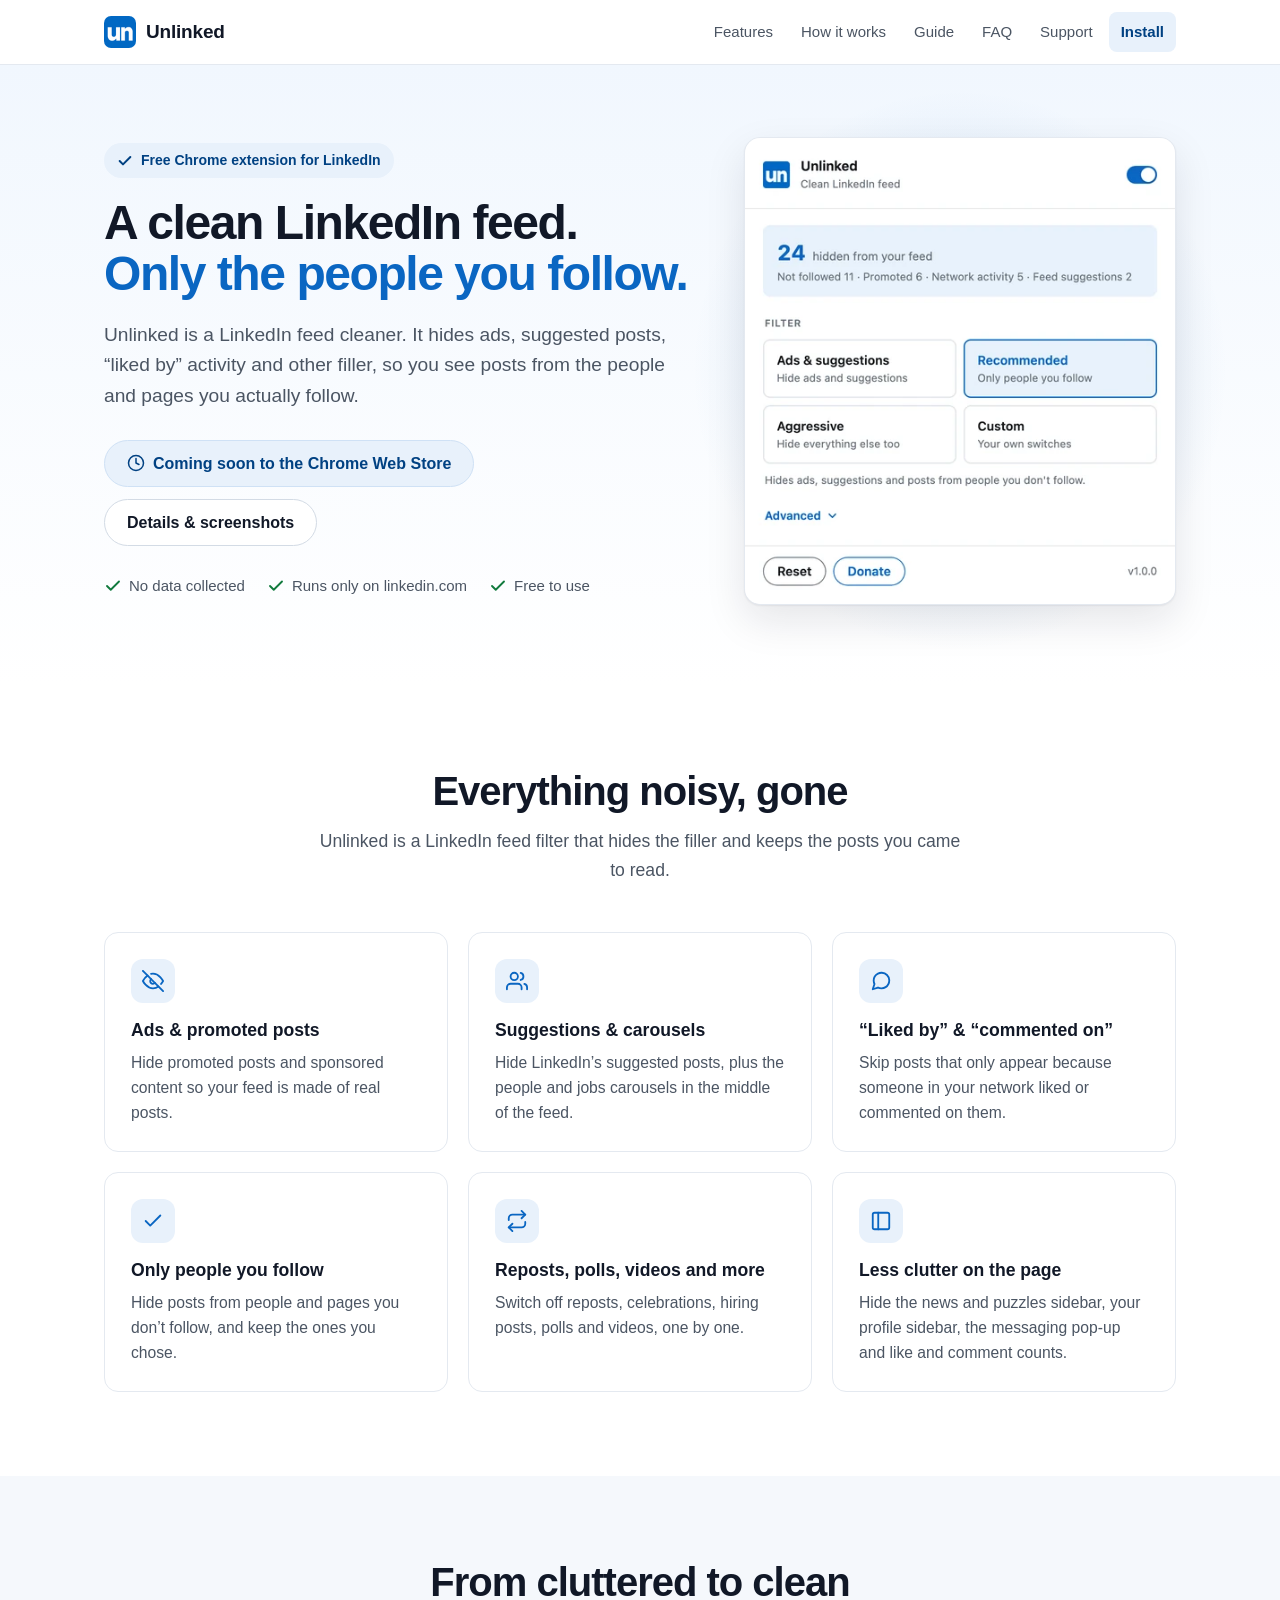
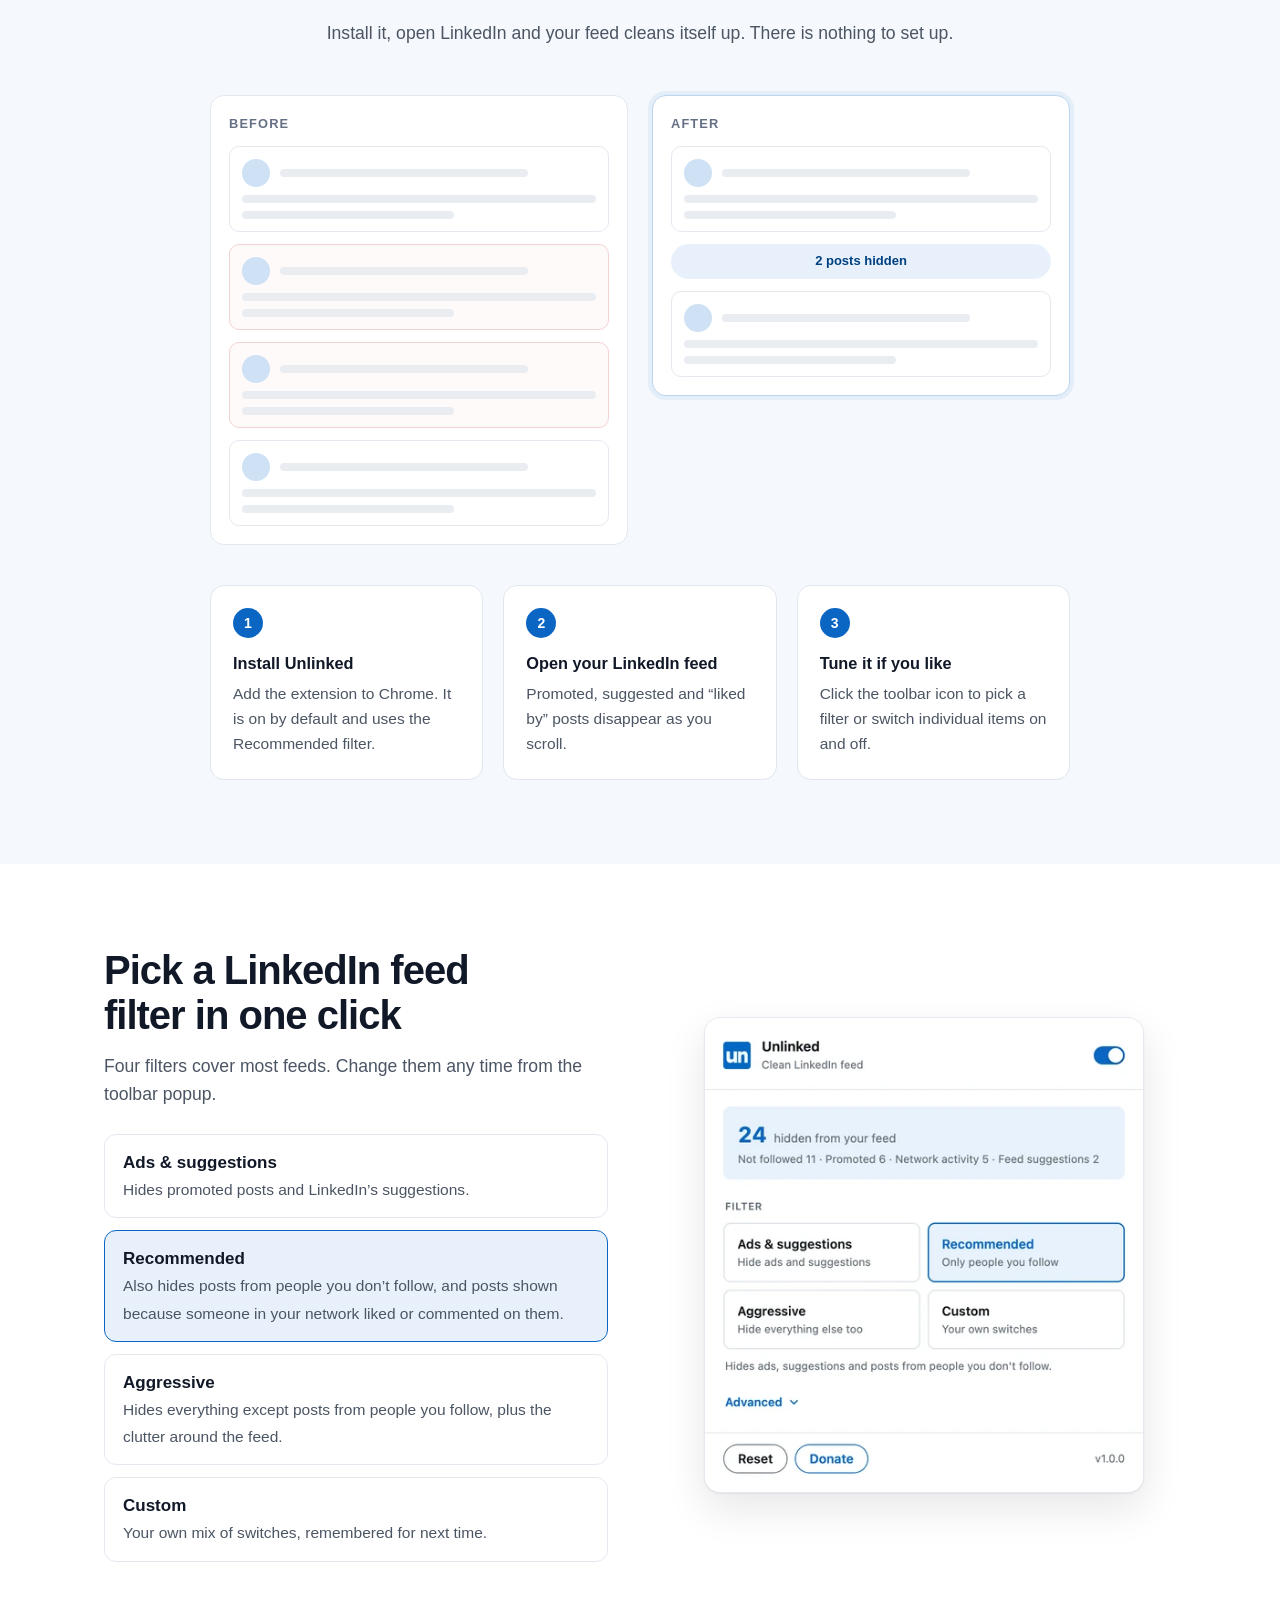
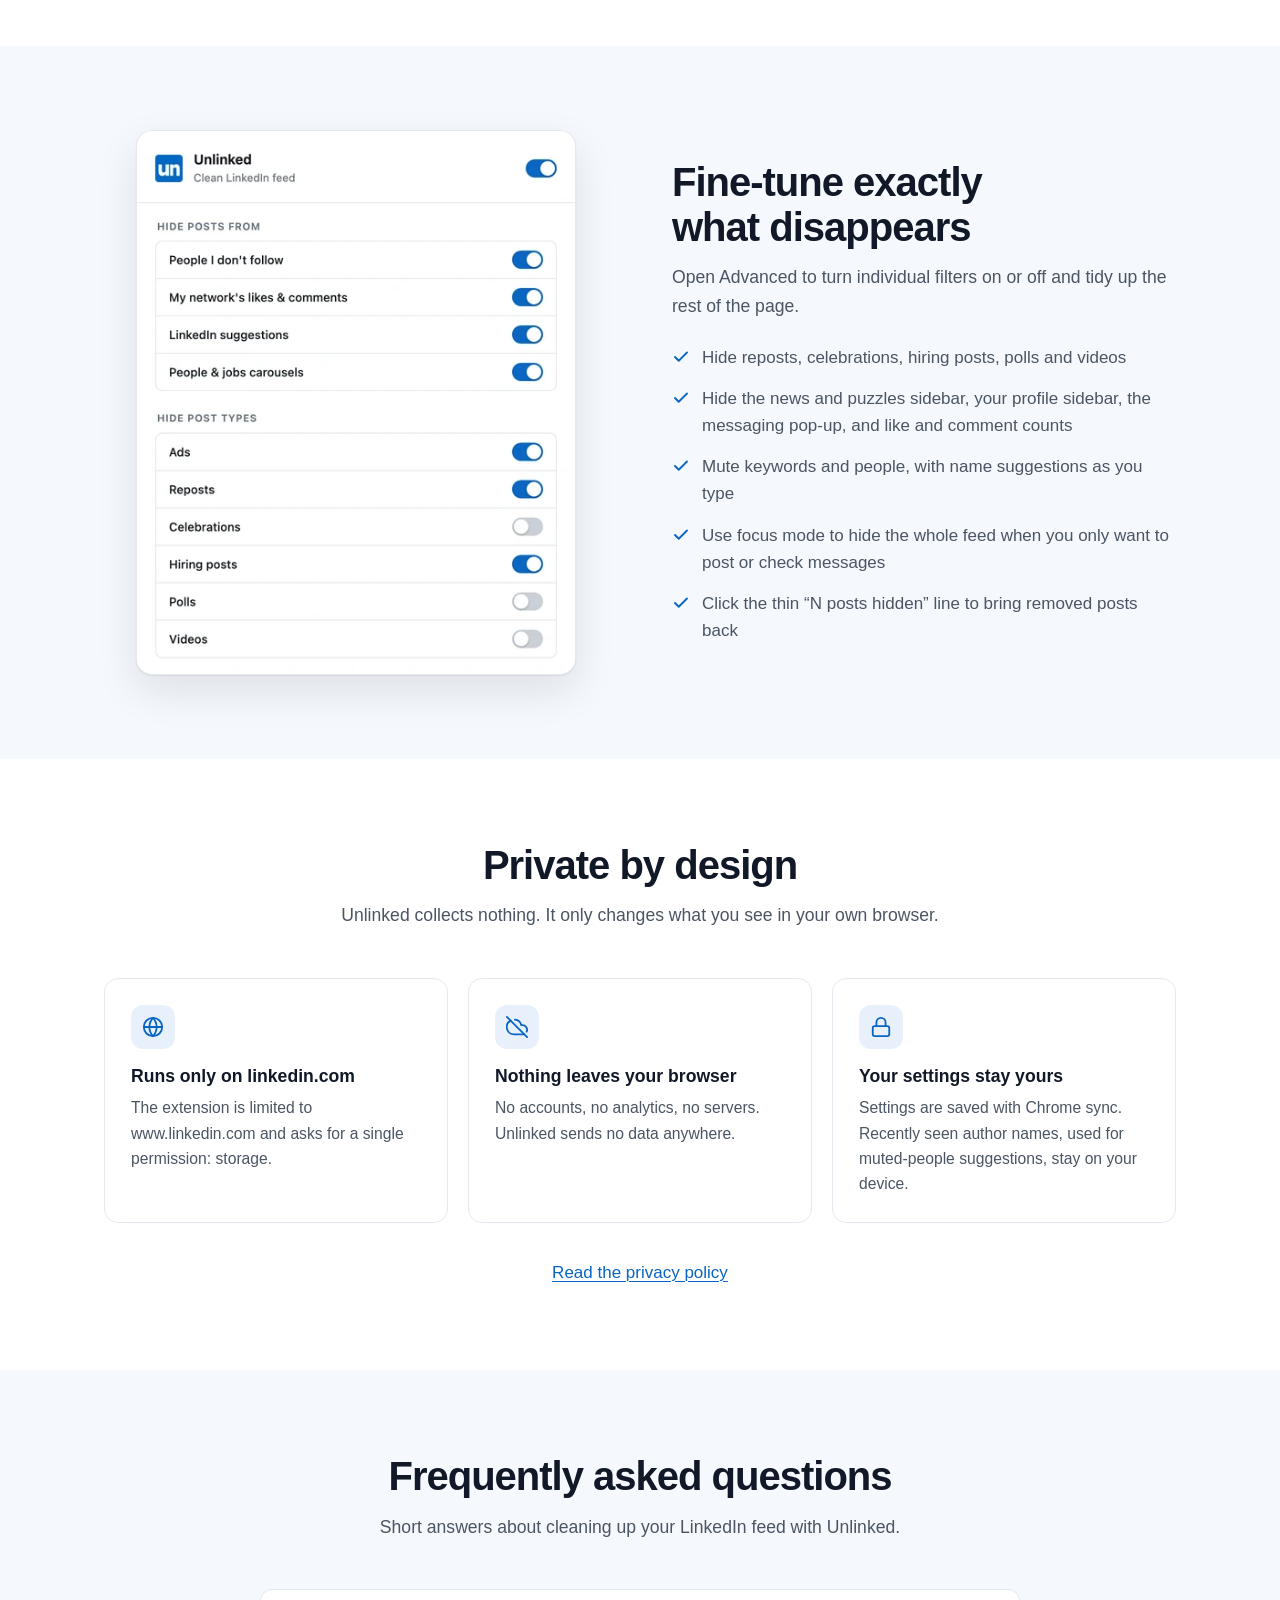
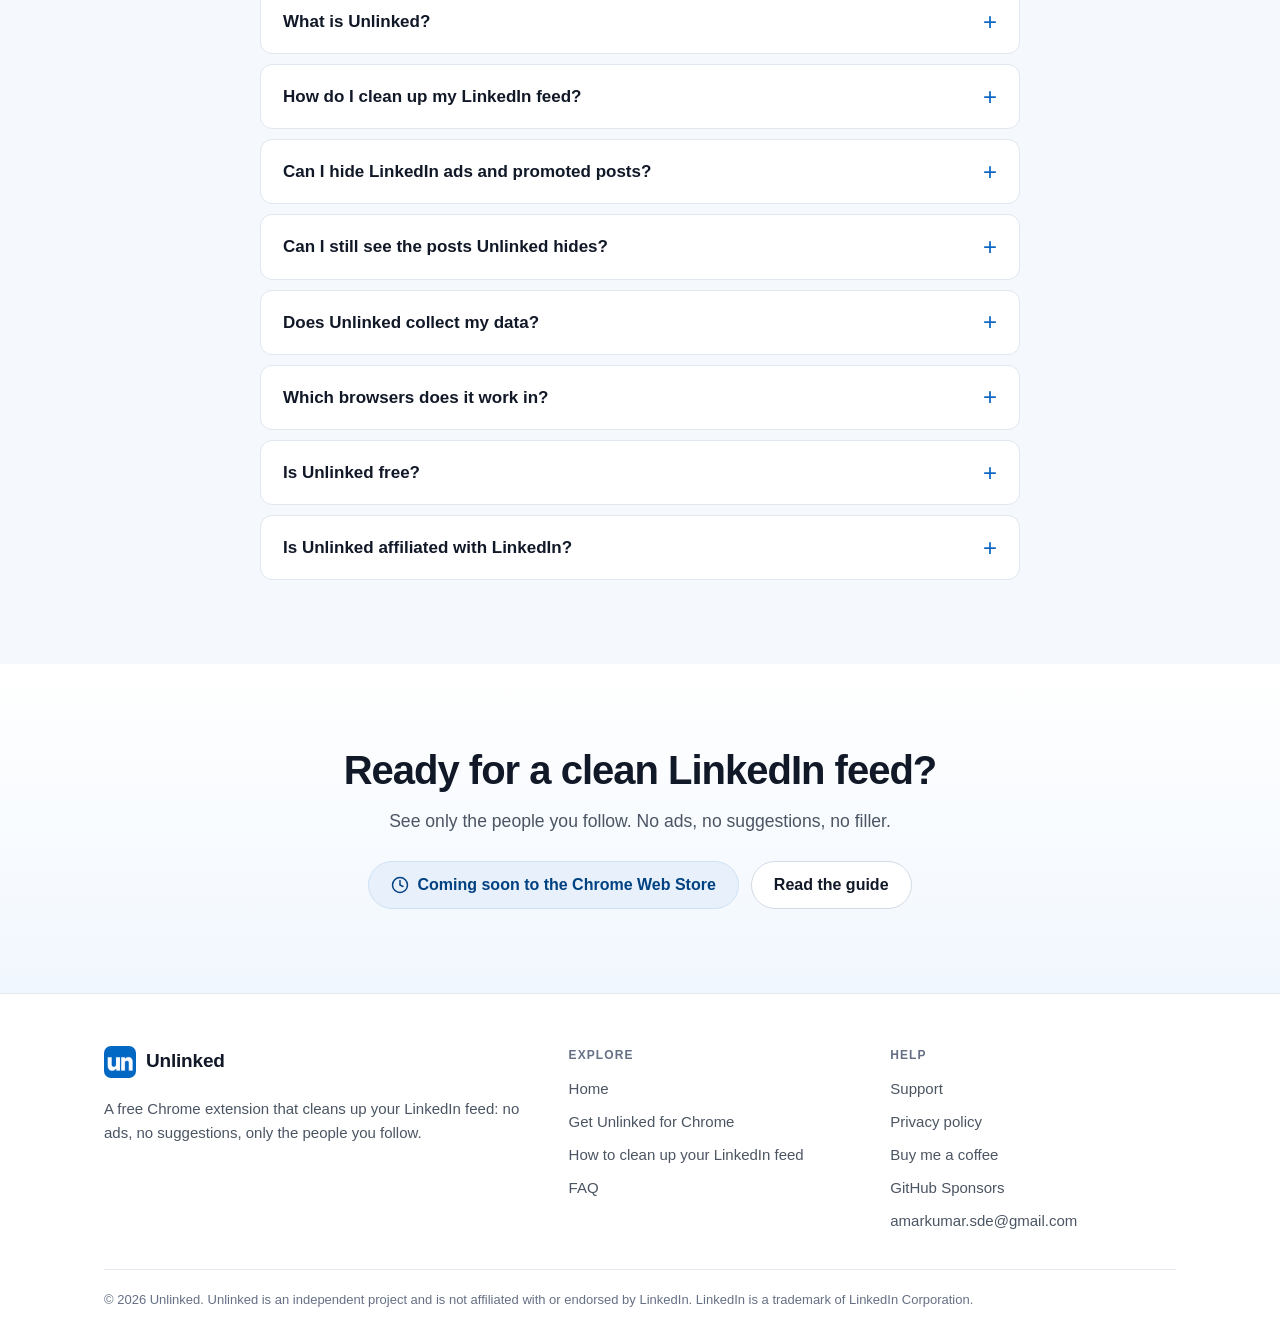
==== commit 2a87dab7: "List both Buy Me a Coffee and GitHub Sponsors on the site The extension popup now has both buttons, " ====
--- a/index.html
+++ b/index.html
@@ -30,7 +30,7 @@
 <meta name="twitter:image" content="https://unlinked.store/assets/og-image.jpg">
 <meta name="twitter:image:alt" content="Unlinked Chrome extension popup next to the headline: A clean LinkedIn feed">
 <link rel="stylesheet" href="/assets/site.css?v=4">
-<script type="application/ld+json">{"@context":"https://schema.org","@graph":[{"@type":"WebSite","@id":"https://unlinked.store/#website","url":"https://unlinked.store/","name":"Unlinked","inLanguage":"en","description":"A free Chrome extension that cleans up your LinkedIn feed."},{"@type":"SoftwareApplication","@id":"https://unlinked.store/#app","name":"Unlinked - Clean LinkedIn Feed","url":"https://unlinked.store/","applicationCategory":"BrowserApplication","operatingSystem":"Chrome","description":"Clean up your LinkedIn feed: see posts from people you follow, without promoted, suggested and other noise.","image":"https://unlinked.store/assets/og-image.jpg","isAccessibleForFree":true,"offers":{"@type":"Offer","price":"0","priceCurrency":"USD"}},{"@type":"FAQPage","@id":"https://unlinked.store/#faq","mainEntity":[{"@type":"Question","name":"What is Unlinked?","acceptedAnswer":{"@type":"Answer","text":"Unlinked is a free Chrome extension that cleans up your LinkedIn home feed. It hides promoted posts, suggested posts, “liked by” and “commented on” activity and other filler, so the feed shows posts from the people and pages you follow."}},{"@type":"Question","name":"How do I clean up my LinkedIn feed?","acceptedAnswer":{"@type":"Answer","text":"Install Unlinked, open linkedin.com and pick a filter from the toolbar popup. Recommended keeps posts from people you follow, Ads & suggestions is lighter, and Aggressive hides everything else. Under Advanced you can switch individual items on or off."}},{"@type":"Question","name":"Can I hide LinkedIn ads and promoted posts?","acceptedAnswer":{"@type":"Answer","text":"Yes. The Ads & suggestions filter hides promoted posts and LinkedIn’s suggestions, and you can switch ads and suggestions off separately under Advanced."}},{"@type":"Question","name":"Can I still see the posts Unlinked hides?","acceptedAnswer":{"@type":"Answer","text":"Yes. Removed posts leave a thin “N posts hidden” line that you can click to bring them back, and you can turn Unlinked off at any time with the switch at the top of the popup."}},{"@type":"Question","name":"Does Unlinked collect my data?","acceptedAnswer":{"@type":"Answer","text":"No. Unlinked runs only on linkedin.com, works entirely in your browser and sends no data anywhere. Your settings are saved with Chrome sync, and recently seen author names used for muted-people suggestions stay on your device."}},{"@type":"Question","name":"Which browsers does it work in?","acceptedAnswer":{"@type":"Answer","text":"Unlinked is built for Chrome on desktop. Other Chromium-based browsers such as Edge and Brave can usually install Chrome Web Store extensions, but Chrome is the supported browser."}},{"@type":"Question","name":"Is Unlinked free?","acceptedAnswer":{"@type":"Answer","text":"Yes, it is free to use. If you find it useful, you can support the project by buying me a coffee."}},{"@type":"Question","name":"Is Unlinked affiliated with LinkedIn?","acceptedAnswer":{"@type":"Answer","text":"No. Unlinked is an independent project and is not affiliated with or endorsed by LinkedIn."}}]}]}</script>
+<script type="application/ld+json">{"@context":"https://schema.org","@graph":[{"@type":"WebSite","@id":"https://unlinked.store/#website","url":"https://unlinked.store/","name":"Unlinked","inLanguage":"en","description":"A free Chrome extension that cleans up your LinkedIn feed."},{"@type":"SoftwareApplication","@id":"https://unlinked.store/#app","name":"Unlinked - Clean LinkedIn Feed","url":"https://unlinked.store/","applicationCategory":"BrowserApplication","operatingSystem":"Chrome","description":"Clean up your LinkedIn feed: see posts from people you follow, without promoted, suggested and other noise.","image":"https://unlinked.store/assets/og-image.jpg","isAccessibleForFree":true,"offers":{"@type":"Offer","price":"0","priceCurrency":"USD"}},{"@type":"FAQPage","@id":"https://unlinked.store/#faq","mainEntity":[{"@type":"Question","name":"What is Unlinked?","acceptedAnswer":{"@type":"Answer","text":"Unlinked is a free Chrome extension that cleans up your LinkedIn home feed. It hides promoted posts, suggested posts, “liked by” and “commented on” activity and other filler, so the feed shows posts from the people and pages you follow."}},{"@type":"Question","name":"How do I clean up my LinkedIn feed?","acceptedAnswer":{"@type":"Answer","text":"Install Unlinked, open linkedin.com and pick a filter from the toolbar popup. Recommended keeps posts from people you follow, Ads & suggestions is lighter, and Aggressive hides everything else. Under Advanced you can switch individual items on or off."}},{"@type":"Question","name":"Can I hide LinkedIn ads and promoted posts?","acceptedAnswer":{"@type":"Answer","text":"Yes. The Ads & suggestions filter hides promoted posts and LinkedIn’s suggestions, and you can switch ads and suggestions off separately under Advanced."}},{"@type":"Question","name":"Can I still see the posts Unlinked hides?","acceptedAnswer":{"@type":"Answer","text":"Yes. Removed posts leave a thin “N posts hidden” line that you can click to bring them back, and you can turn Unlinked off at any time with the switch at the top of the popup."}},{"@type":"Question","name":"Does Unlinked collect my data?","acceptedAnswer":{"@type":"Answer","text":"No. Unlinked runs only on linkedin.com, works entirely in your browser and sends no data anywhere. Your settings are saved with Chrome sync, and recently seen author names used for muted-people suggestions stay on your device."}},{"@type":"Question","name":"Which browsers does it work in?","acceptedAnswer":{"@type":"Answer","text":"Unlinked is built for Chrome on desktop. Other Chromium-based browsers such as Edge and Brave can usually install Chrome Web Store extensions, but Chrome is the supported browser."}},{"@type":"Question","name":"Is Unlinked free?","acceptedAnswer":{"@type":"Answer","text":"Yes, it is free to use. If you find it useful, you can support the project by buying me a coffee or through GitHub Sponsors."}},{"@type":"Question","name":"Is Unlinked affiliated with LinkedIn?","acceptedAnswer":{"@type":"Answer","text":"No. Unlinked is an independent project and is not affiliated with or endorsed by LinkedIn."}}]}]}</script>
 </head>
 <body>
 <a class="skip" href="#main">Skip to content</a>
@@ -172,7 +172,7 @@
 <details><summary>Can I still see the posts Unlinked hides?</summary><p>Yes. Removed posts leave a thin “N posts hidden” line that you can click to bring them back, and you can turn Unlinked off at any time with the switch at the top of the popup.</p></details>
 <details><summary>Does Unlinked collect my data?</summary><p>No. Unlinked runs only on linkedin.com, works entirely in your browser and sends no data anywhere. Your settings are saved with Chrome sync, and recently seen author names used for muted-people suggestions stay on your device. See the <a href="/privacy/">privacy policy</a>.</p></details>
 <details><summary>Which browsers does it work in?</summary><p>Unlinked is built for Chrome on desktop. Other Chromium-based browsers such as Edge and Brave can usually install Chrome Web Store extensions, but Chrome is the supported browser.</p></details>
-<details><summary>Is Unlinked free?</summary><p>Yes, it is free to use. If you find it useful, you can support the project by <a href="https://buymeacoffee.com/amarxkumar" rel="noopener">buying me a coffee</a>.</p></details>
+<details><summary>Is Unlinked free?</summary><p>Yes, it is free to use. If you find it useful, you can support the project by <a href="https://buymeacoffee.com/amarxkumar" rel="noopener">buying me a coffee</a> or through <a href="https://github.com/sponsors/amarkum" rel="noopener">GitHub Sponsors</a>.</p></details>
 <details><summary>Is Unlinked affiliated with LinkedIn?</summary><p>No. Unlinked is an independent project and is not affiliated with or endorsed by LinkedIn.</p></details>
 </div>
 </div>
@@ -209,6 +209,7 @@
 <li><a href="/support/">Support</a></li>
 <li><a href="/privacy/">Privacy policy</a></li>
 <li><a href="https://buymeacoffee.com/amarxkumar" rel="noopener">Buy me a coffee</a></li>
+<li><a href="https://github.com/sponsors/amarkum" rel="noopener">GitHub Sponsors</a></li>
 <li><a href="mailto:amarkumar.sde@gmail.com">amarkumar.sde@gmail.com</a></li>
 </ul>
 </div>
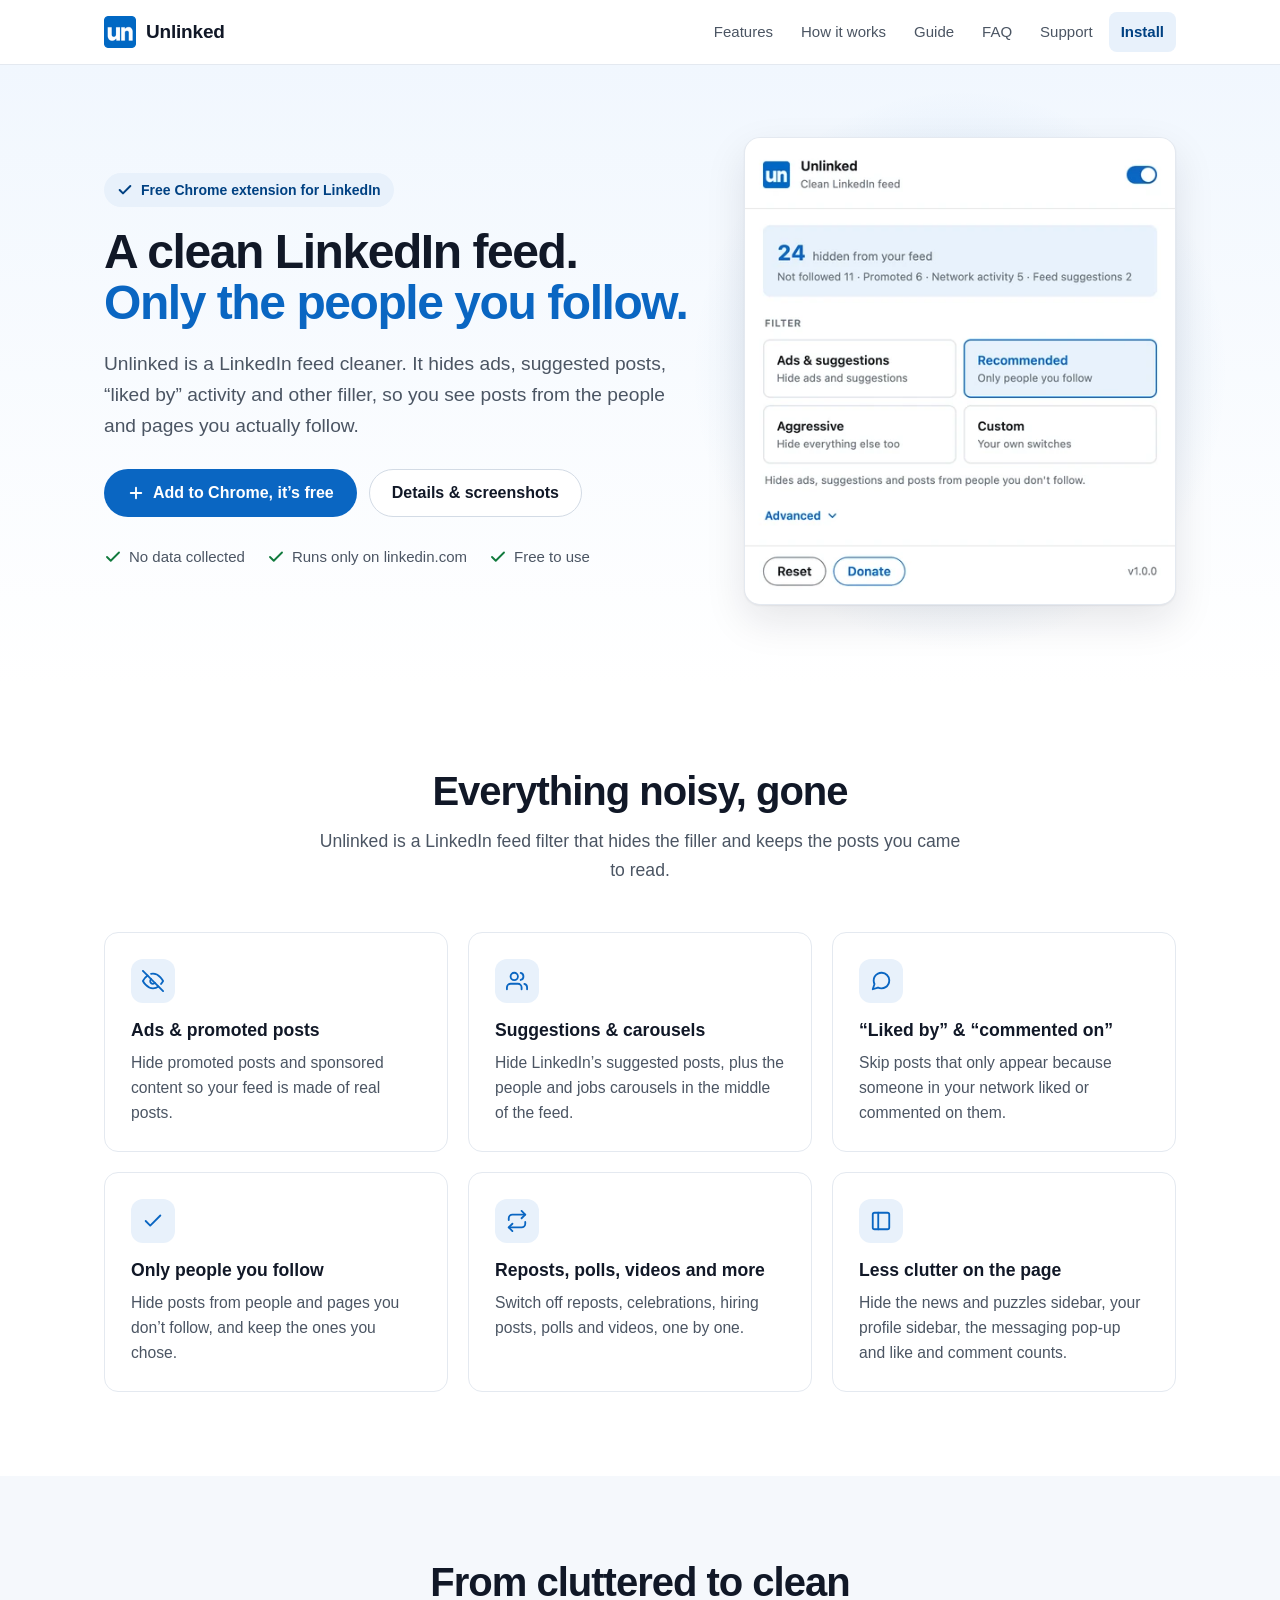
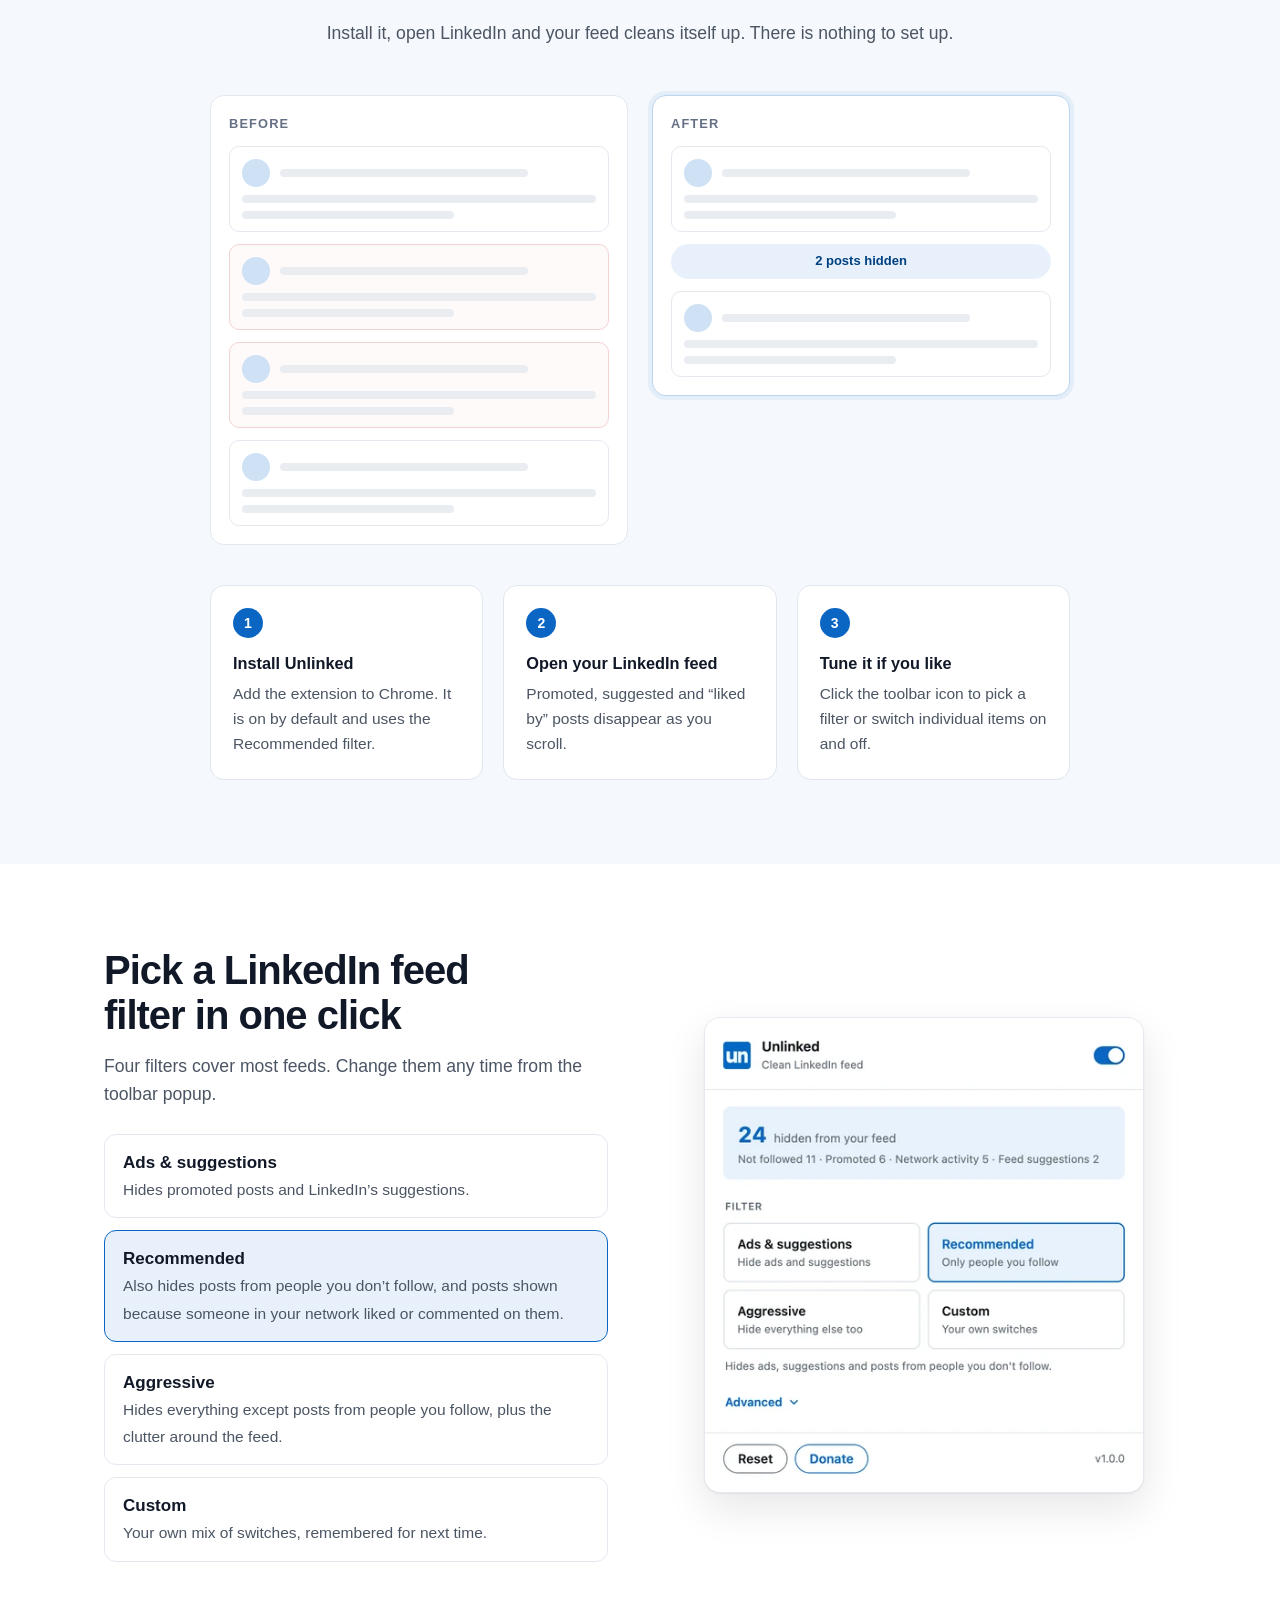
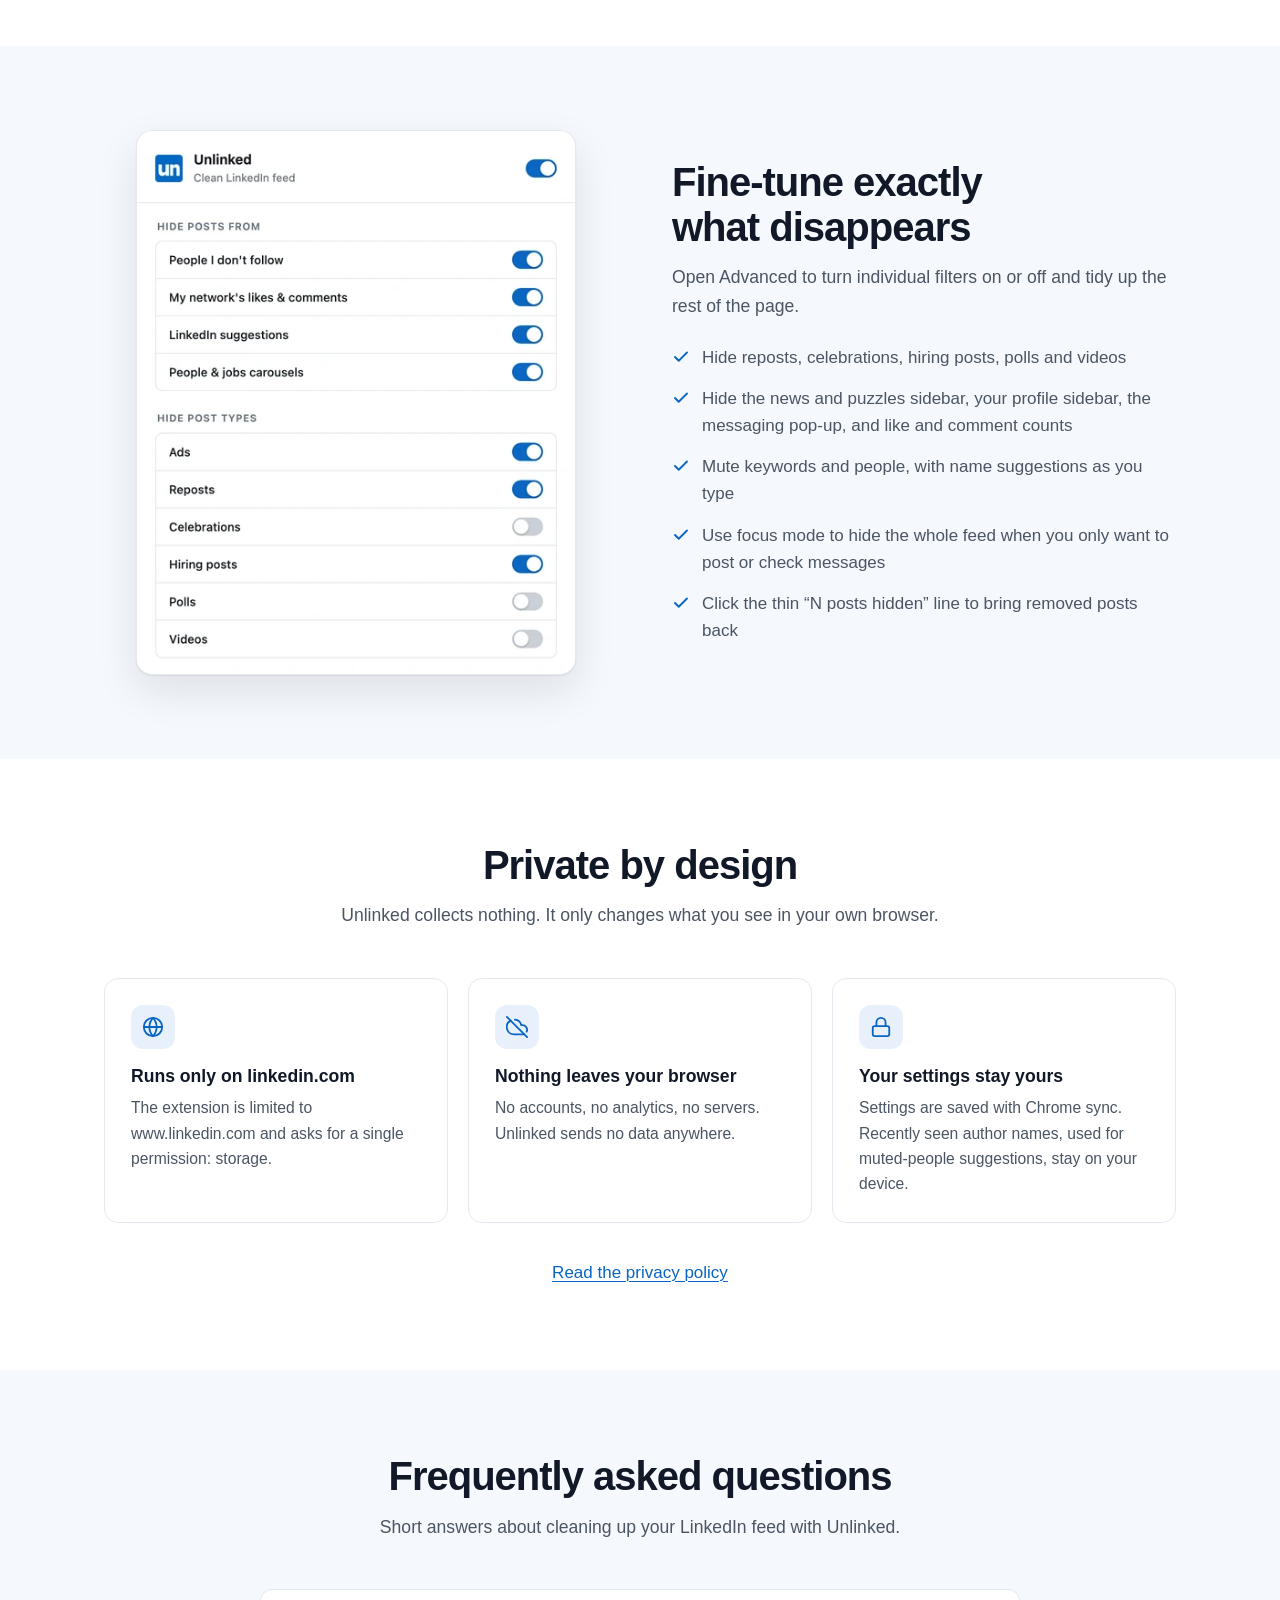
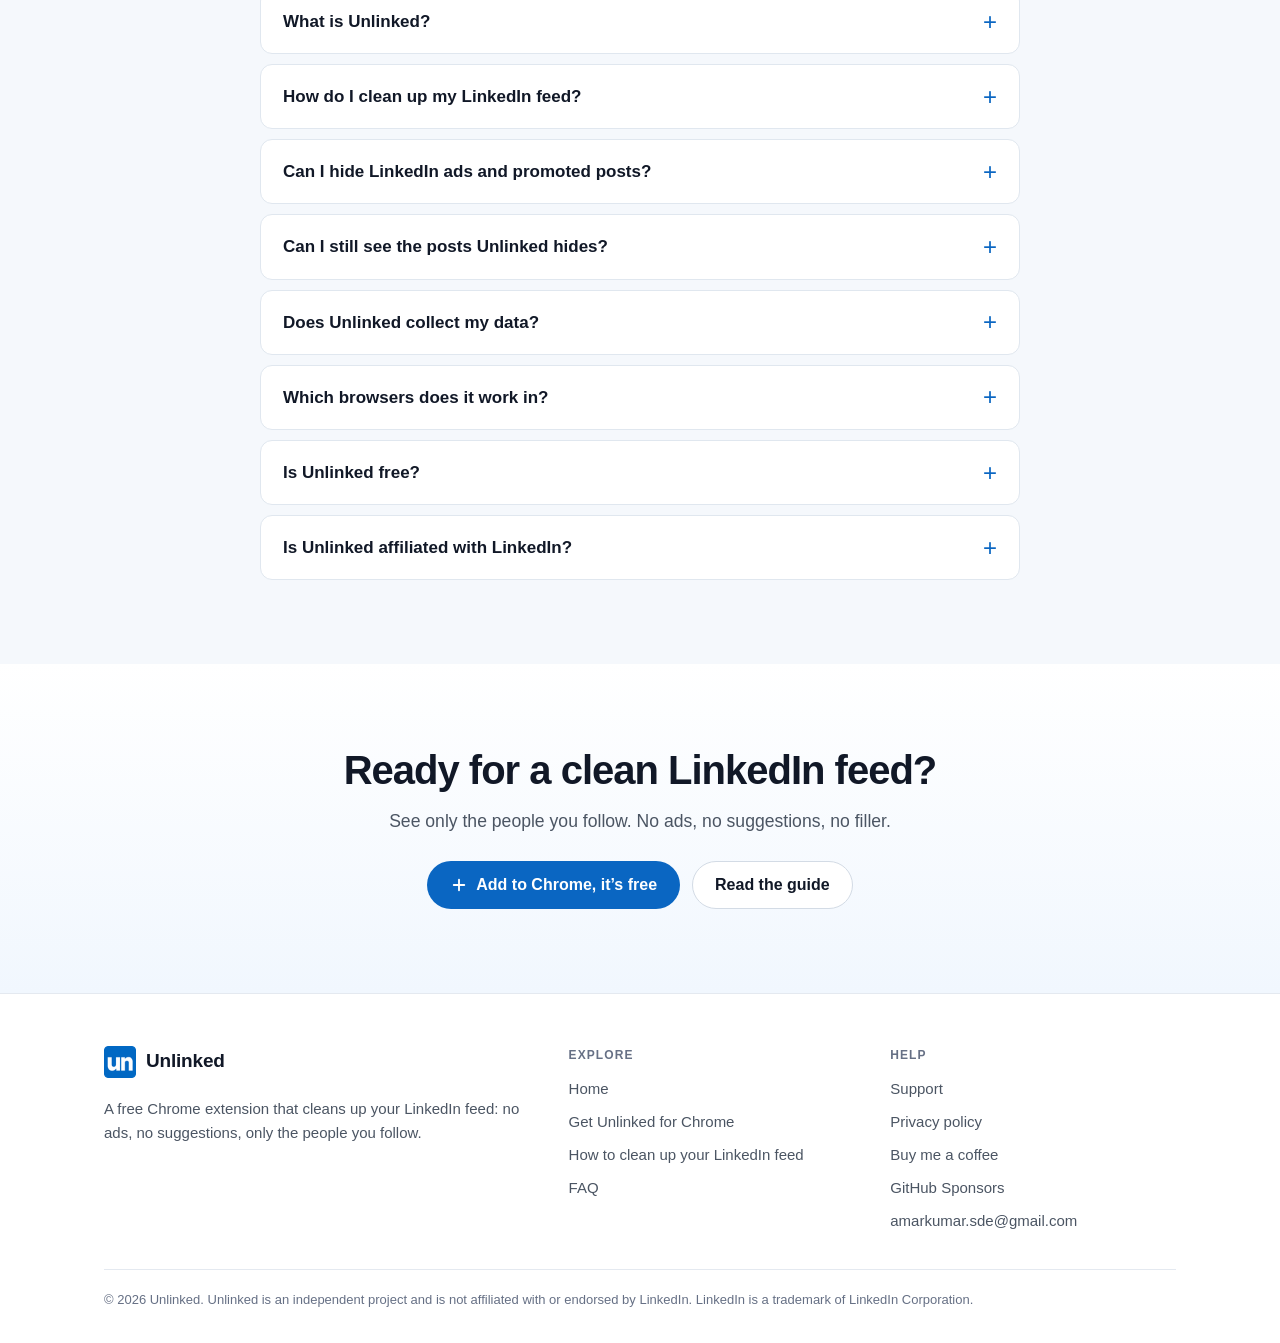
==== commit 708e3e97: "Link to the Chrome Web Store listing and add a mobile menu The extension is published, so set STORE_" ====
--- a/index.html
+++ b/index.html
@@ -30,16 +30,18 @@
 <meta name="twitter:image" content="https://unlinked.store/assets/og-image.jpg">
 <meta name="twitter:image:alt" content="Unlinked Chrome extension popup next to the headline: A clean LinkedIn feed">
 <link rel="stylesheet" href="/assets/site.css?v=4">
-<script type="application/ld+json">{"@context":"https://schema.org","@graph":[{"@type":"WebSite","@id":"https://unlinked.store/#website","url":"https://unlinked.store/","name":"Unlinked","inLanguage":"en","description":"A free Chrome extension that cleans up your LinkedIn feed."},{"@type":"SoftwareApplication","@id":"https://unlinked.store/#app","name":"Unlinked - Clean LinkedIn Feed","url":"https://unlinked.store/","applicationCategory":"BrowserApplication","operatingSystem":"Chrome","description":"Clean up your LinkedIn feed: see posts from people you follow, without promoted, suggested and other noise.","image":"https://unlinked.store/assets/og-image.jpg","isAccessibleForFree":true,"offers":{"@type":"Offer","price":"0","priceCurrency":"USD"}},{"@type":"FAQPage","@id":"https://unlinked.store/#faq","mainEntity":[{"@type":"Question","name":"What is Unlinked?","acceptedAnswer":{"@type":"Answer","text":"Unlinked is a free Chrome extension that cleans up your LinkedIn home feed. It hides promoted posts, suggested posts, “liked by” and “commented on” activity and other filler, so the feed shows posts from the people and pages you follow."}},{"@type":"Question","name":"How do I clean up my LinkedIn feed?","acceptedAnswer":{"@type":"Answer","text":"Install Unlinked, open linkedin.com and pick a filter from the toolbar popup. Recommended keeps posts from people you follow, Ads & suggestions is lighter, and Aggressive hides everything else. Under Advanced you can switch individual items on or off."}},{"@type":"Question","name":"Can I hide LinkedIn ads and promoted posts?","acceptedAnswer":{"@type":"Answer","text":"Yes. The Ads & suggestions filter hides promoted posts and LinkedIn’s suggestions, and you can switch ads and suggestions off separately under Advanced."}},{"@type":"Question","name":"Can I still see the posts Unlinked hides?","acceptedAnswer":{"@type":"Answer","text":"Yes. Removed posts leave a thin “N posts hidden” line that you can click to bring them back, and you can turn Unlinked off at any time with the switch at the top of the popup."}},{"@type":"Question","name":"Does Unlinked collect my data?","acceptedAnswer":{"@type":"Answer","text":"No. Unlinked runs only on linkedin.com, works entirely in your browser and sends no data anywhere. Your settings are saved with Chrome sync, and recently seen author names used for muted-people suggestions stay on your device."}},{"@type":"Question","name":"Which browsers does it work in?","acceptedAnswer":{"@type":"Answer","text":"Unlinked is built for Chrome on desktop. Other Chromium-based browsers such as Edge and Brave can usually install Chrome Web Store extensions, but Chrome is the supported browser."}},{"@type":"Question","name":"Is Unlinked free?","acceptedAnswer":{"@type":"Answer","text":"Yes, it is free to use. If you find it useful, you can support the project by buying me a coffee or through GitHub Sponsors."}},{"@type":"Question","name":"Is Unlinked affiliated with LinkedIn?","acceptedAnswer":{"@type":"Answer","text":"No. Unlinked is an independent project and is not affiliated with or endorsed by LinkedIn."}}]}]}</script>
+<script type="application/ld+json">{"@context":"https://schema.org","@graph":[{"@type":"WebSite","@id":"https://unlinked.store/#website","url":"https://unlinked.store/","name":"Unlinked","inLanguage":"en","description":"A free Chrome extension that cleans up your LinkedIn feed."},{"@type":"SoftwareApplication","@id":"https://unlinked.store/#app","name":"Unlinked - Clean LinkedIn Feed","url":"https://unlinked.store/","applicationCategory":"BrowserApplication","operatingSystem":"Chrome","description":"Clean up your LinkedIn feed: see posts from people you follow, without promoted, suggested and other noise.","image":"https://unlinked.store/assets/og-image.jpg","isAccessibleForFree":true,"offers":{"@type":"Offer","price":"0","priceCurrency":"USD"},"installUrl":"https://chromewebstore.google.com/detail/unlinked-clean-linkedin-f/mgeelmoeppnfccegklclehplkkicmcca","downloadUrl":"https://chromewebstore.google.com/detail/unlinked-clean-linkedin-f/mgeelmoeppnfccegklclehplkkicmcca","sameAs":["https://chromewebstore.google.com/detail/unlinked-clean-linkedin-f/mgeelmoeppnfccegklclehplkkicmcca"]},{"@type":"FAQPage","@id":"https://unlinked.store/#faq","mainEntity":[{"@type":"Question","name":"What is Unlinked?","acceptedAnswer":{"@type":"Answer","text":"Unlinked is a free Chrome extension that cleans up your LinkedIn home feed. It hides promoted posts, suggested posts, “liked by” and “commented on” activity and other filler, so the feed shows posts from the people and pages you follow."}},{"@type":"Question","name":"How do I clean up my LinkedIn feed?","acceptedAnswer":{"@type":"Answer","text":"Install Unlinked, open linkedin.com and pick a filter from the toolbar popup. Recommended keeps posts from people you follow, Ads & suggestions is lighter, and Aggressive hides everything else. Under Advanced you can switch individual items on or off."}},{"@type":"Question","name":"Can I hide LinkedIn ads and promoted posts?","acceptedAnswer":{"@type":"Answer","text":"Yes. The Ads & suggestions filter hides promoted posts and LinkedIn’s suggestions, and you can switch ads and suggestions off separately under Advanced."}},{"@type":"Question","name":"Can I still see the posts Unlinked hides?","acceptedAnswer":{"@type":"Answer","text":"Yes. Removed posts leave a thin “N posts hidden” line that you can click to bring them back, and you can turn Unlinked off at any time with the switch at the top of the popup."}},{"@type":"Question","name":"Does Unlinked collect my data?","acceptedAnswer":{"@type":"Answer","text":"No. Unlinked runs only on linkedin.com, works entirely in your browser and sends no data anywhere. Your settings are saved with Chrome sync, and recently seen author names used for muted-people suggestions stay on your device."}},{"@type":"Question","name":"Which browsers does it work in?","acceptedAnswer":{"@type":"Answer","text":"Unlinked is built for Chrome on desktop. Other Chromium-based browsers such as Edge and Brave can usually install Chrome Web Store extensions, but Chrome is the supported browser."}},{"@type":"Question","name":"Is Unlinked free?","acceptedAnswer":{"@type":"Answer","text":"Yes, it is free to use. If you find it useful, you can support the project by buying me a coffee or through GitHub Sponsors."}},{"@type":"Question","name":"Is Unlinked affiliated with LinkedIn?","acceptedAnswer":{"@type":"Answer","text":"No. Unlinked is an independent project and is not affiliated with or endorsed by LinkedIn."}}]}]}</script>
 </head>
 <body>
 <a class="skip" href="#main">Skip to content</a>
 <header class="site-header">
 <div class="wrap">
 <a class="brand" href="/"><img src="/assets/icon-48.png" width="32" height="32" alt="">Unlinked</a>
-<nav class="nav" aria-label="Main"><a href="/#features">Features</a><a href="/#how">How it works</a><a href="/clean-linkedin-feed/">Guide</a><a href="/#faq">FAQ</a><a href="/support/">Support</a><a href="/store/" class="nav-cta">Install</a></nav>
+<button class="menu-btn" type="button" aria-expanded="false" aria-controls="site-nav" aria-label="Menu"><svg class="i-open" width="24" height="24" viewBox="0 0 24 24" fill="none" stroke="currentColor" stroke-width="2" stroke-linecap="round" stroke-linejoin="round" aria-hidden="true" focusable="false"><line x1="3" y1="6" x2="21" y2="6"/><line x1="3" y1="12" x2="21" y2="12"/><line x1="3" y1="18" x2="21" y2="18"/></svg><svg class="i-close" width="24" height="24" viewBox="0 0 24 24" fill="none" stroke="currentColor" stroke-width="2" stroke-linecap="round" stroke-linejoin="round" aria-hidden="true" focusable="false"><line x1="18" y1="6" x2="6" y2="18"/><line x1="6" y1="6" x2="18" y2="18"/></svg></button>
+<nav class="nav" id="site-nav" aria-label="Main"><a href="/#features">Features</a><a href="/#how">How it works</a><a href="/clean-linkedin-feed/">Guide</a><a href="/#faq">FAQ</a><a href="/support/">Support</a><a href="/store/" class="nav-cta">Install</a></nav>
 </div>
 </header>
+<script>(function(){var h=document.querySelector('.site-header'),b=h.querySelector('.menu-btn');h.classList.add('js');function set(o){h.classList.toggle('open',o);b.setAttribute('aria-expanded',o)}b.addEventListener('click',function(){set(!h.classList.contains('open'))});h.querySelector('.nav').addEventListener('click',function(e){if(e.target.closest('a'))set(false)});document.addEventListener('keydown',function(e){if(e.key==='Escape'&&h.classList.contains('open')){set(false);b.focus()}})})();</script>
 <main id="main">
 
 <section class="hero">
@@ -48,7 +50,7 @@
 <p class="eyebrow"><svg width="16" height="16" viewBox="0 0 24 24" fill="none" stroke="currentColor" stroke-width="3" stroke-linecap="round" stroke-linejoin="round" aria-hidden="true" focusable="false"><polyline points="20 6 9 17 4 12"/></svg> Free Chrome extension for LinkedIn</p>
 <h1>A clean LinkedIn feed. <em>Only the people you follow.</em></h1>
 <p class="lede">Unlinked is a LinkedIn feed cleaner. It hides ads, suggested posts, &ldquo;liked by&rdquo; activity and other filler, so you see posts from the people and pages you actually follow.</p>
-<div class="cta"><span class="btn btn-soon"><svg width="18" height="18" viewBox="0 0 24 24" fill="none" stroke="currentColor" stroke-width="2" stroke-linecap="round" stroke-linejoin="round" aria-hidden="true" focusable="false"><circle cx="12" cy="12" r="10"/><polyline points="12 6 12 12 16 14"/></svg> Coming soon to the Chrome Web Store</span><a class="btn btn-ghost" href="/store/">Details &amp; screenshots</a></div>
+<div class="cta"><a class="btn btn-primary" href="https://chromewebstore.google.com/detail/unlinked-clean-linkedin-f/mgeelmoeppnfccegklclehplkkicmcca" rel="noopener"><svg width="18" height="18" viewBox="0 0 24 24" fill="none" stroke="currentColor" stroke-width="2.5" stroke-linecap="round" stroke-linejoin="round" aria-hidden="true" focusable="false"><line x1="12" y1="5" x2="12" y2="19"/><line x1="5" y1="12" x2="19" y2="12"/></svg> Add to Chrome, it&rsquo;s free</a><a class="btn btn-ghost" href="/store/">Details &amp; screenshots</a></div>
 <ul class="trust">
 <li><svg width="18" height="18" viewBox="0 0 24 24" fill="none" stroke="currentColor" stroke-width="2.5" stroke-linecap="round" stroke-linejoin="round" aria-hidden="true" focusable="false"><polyline points="20 6 9 17 4 12"/></svg> No data collected</li>
 <li><svg width="18" height="18" viewBox="0 0 24 24" fill="none" stroke="currentColor" stroke-width="2.5" stroke-linecap="round" stroke-linejoin="round" aria-hidden="true" focusable="false"><polyline points="20 6 9 17 4 12"/></svg> Runs only on linkedin.com</li>
@@ -182,7 +184,7 @@
 <div class="wrap">
 <h2>Ready for a clean LinkedIn feed?</h2>
 <p>See only the people you follow. No ads, no suggestions, no filler.</p>
-<div class="cta center-cta"><span class="btn btn-soon"><svg width="18" height="18" viewBox="0 0 24 24" fill="none" stroke="currentColor" stroke-width="2" stroke-linecap="round" stroke-linejoin="round" aria-hidden="true" focusable="false"><circle cx="12" cy="12" r="10"/><polyline points="12 6 12 12 16 14"/></svg> Coming soon to the Chrome Web Store</span><a class="btn btn-ghost" href="/clean-linkedin-feed/">Read the guide</a></div>
+<div class="cta center-cta"><a class="btn btn-primary" href="https://chromewebstore.google.com/detail/unlinked-clean-linkedin-f/mgeelmoeppnfccegklclehplkkicmcca" rel="noopener"><svg width="18" height="18" viewBox="0 0 24 24" fill="none" stroke="currentColor" stroke-width="2.5" stroke-linecap="round" stroke-linejoin="round" aria-hidden="true" focusable="false"><line x1="12" y1="5" x2="12" y2="19"/><line x1="5" y1="12" x2="19" y2="12"/></svg> Add to Chrome, it&rsquo;s free</a><a class="btn btn-ghost" href="/clean-linkedin-feed/">Read the guide</a></div>
 </div>
 </section>
 
--- a/assets/site.css
+++ b/assets/site.css
@@ -25,13 +25,14 @@
 .site-header .wrap{display:flex;align-items:center;gap:24px;min-height:64px;flex-wrap:wrap}
 .brand{display:inline-flex;align-items:center;gap:10px;font-weight:700;font-size:19px;color:var(--ink);text-decoration:none;letter-spacing:-.01em}
 .brand:hover{color:var(--ink)}
-.brand img{width:32px;height:32px;border-radius:7px}
+.brand img{width:32px;height:32px;border-radius:4px}
 .nav{display:flex;gap:4px;margin-left:auto;flex-wrap:wrap}
 .nav a{padding:8px 12px;border-radius:8px;color:var(--ink2);text-decoration:none;font-size:15px;font-weight:500}
 .nav a:hover{background:var(--soft);color:var(--ink)}
 .nav a[aria-current=page]{color:var(--brand)}
 .nav a.nav-cta{background:var(--brand-soft);color:var(--brand-d);font-weight:600}
 .nav a.nav-cta:hover{background:#d9e8f8;color:var(--brand-d)}
+.menu-btn{display:none}
 
 /* buttons */
 .btn{display:inline-flex;align-items:center;gap:8px;padding:13px 22px;border-radius:999px;font-weight:600;font-size:16px;text-decoration:none;border:1px solid transparent;line-height:1.2}
@@ -139,7 +140,7 @@
 /* store page */
 .wide{max-width:960px}
 .store-head{display:flex;align-items:center;gap:20px;margin:8px 0 22px}
-.store-head img{flex:none;width:84px;height:84px;border-radius:18px;box-shadow:var(--shadow)}
+.store-head img{flex:none;width:84px;height:84px;border-radius:10px;box-shadow:var(--shadow)}
 .store-head h1{margin:0 0 4px;font-size:clamp(1.9rem,4vw,2.6rem)}
 .store-head .meta{margin:0;color:var(--ink3);font-size:15px}
 .wide .lead{font-size:1.2rem;color:var(--ink2);max-width:40em}
@@ -183,6 +184,14 @@
   .nav a{white-space:nowrap;padding:8px 9px;font-size:14px}
   .nav{scrollbar-width:none}
   .nav::-webkit-scrollbar{display:none}
+  .site-header.js .menu-btn{display:grid;place-items:center;margin-left:auto;width:44px;height:44px;padding:0;border:0;border-radius:10px;background:transparent;color:var(--ink);cursor:pointer}
+  .site-header.js .menu-btn:hover{background:var(--soft)}
+  .menu-btn .i-close,.site-header.open .menu-btn .i-open{display:none}
+  .site-header.open .menu-btn .i-close{display:block}
+  .site-header.js .nav{display:none;flex-direction:column;gap:2px;overflow:visible;padding:4px 0 16px}
+  .site-header.js.open .nav{display:flex}
+  .site-header.js .nav a{font-size:16px;padding:12px}
+  .site-header.js .nav a.nav-cta{margin-top:8px;text-align:center}
   .cta .btn{width:100%;justify-content:center}
 }
 @media (prefers-reduced-motion:reduce){html{scroll-behavior:auto}}
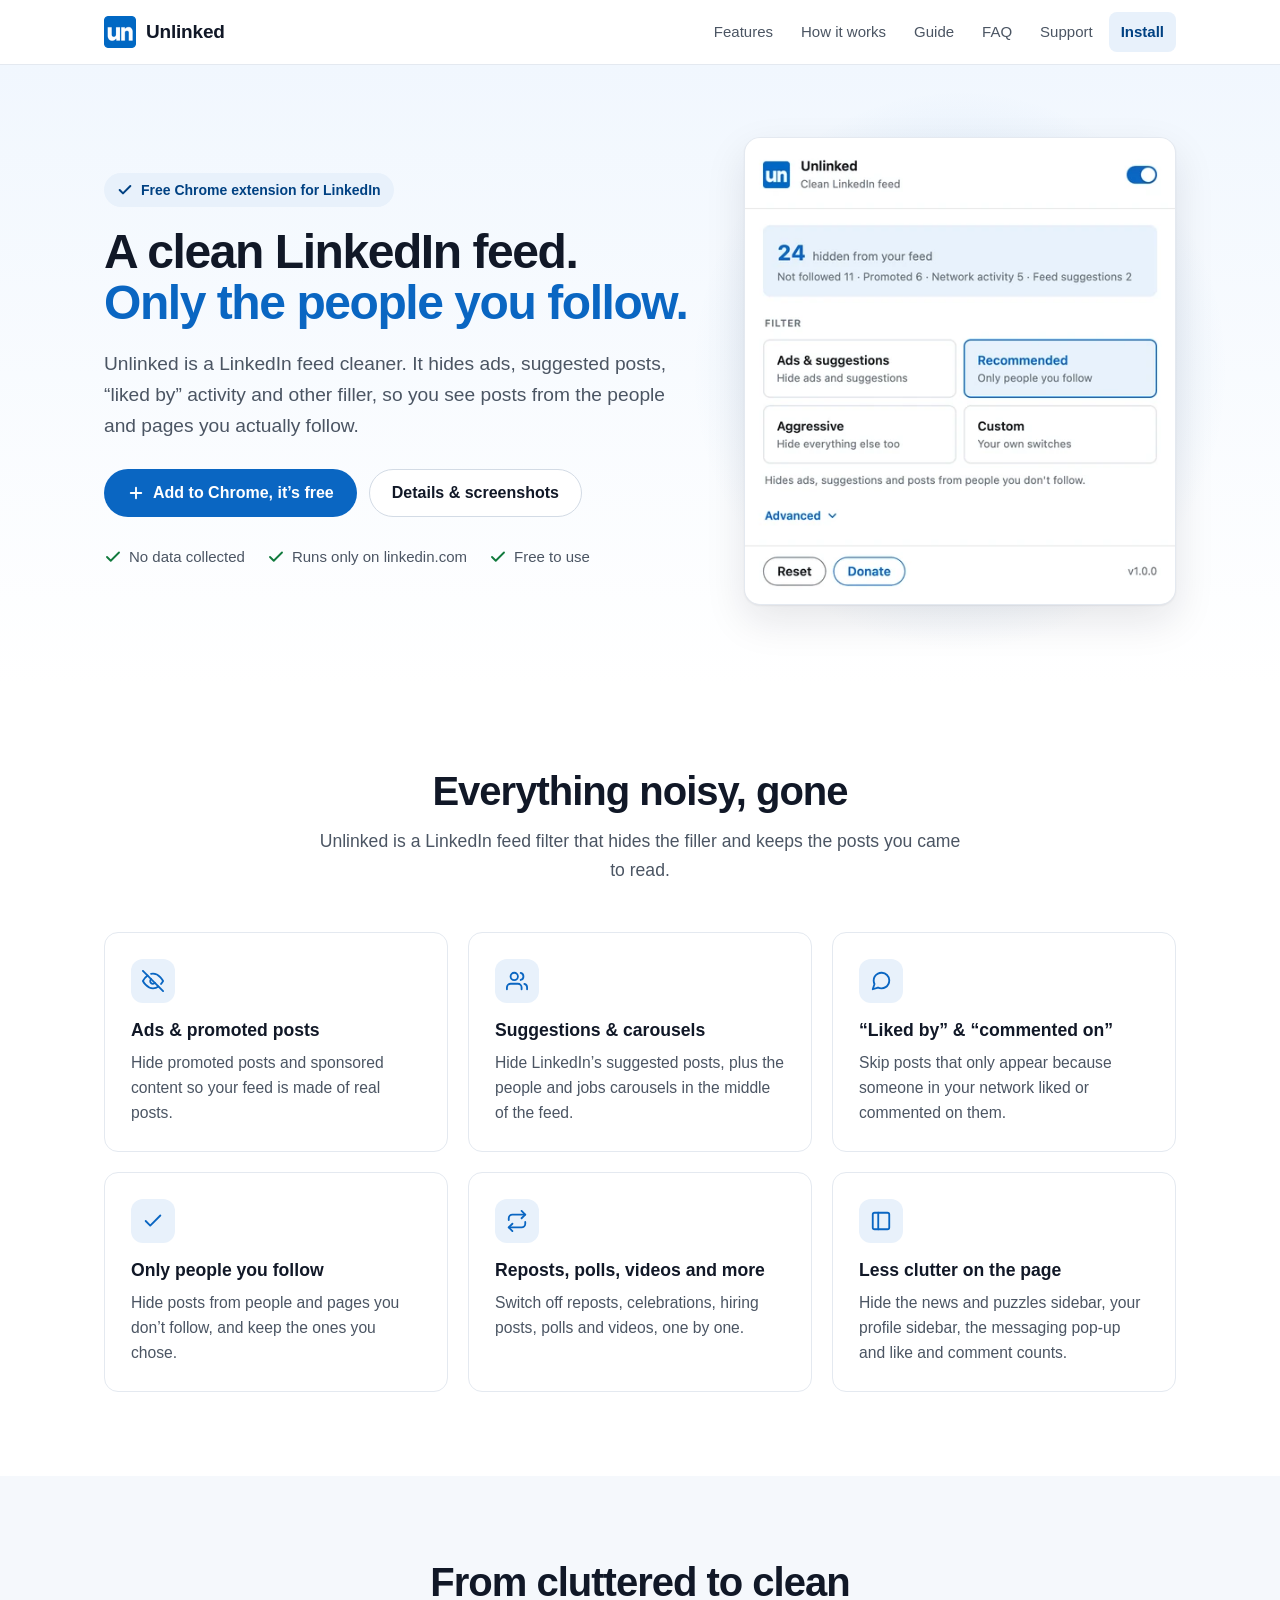
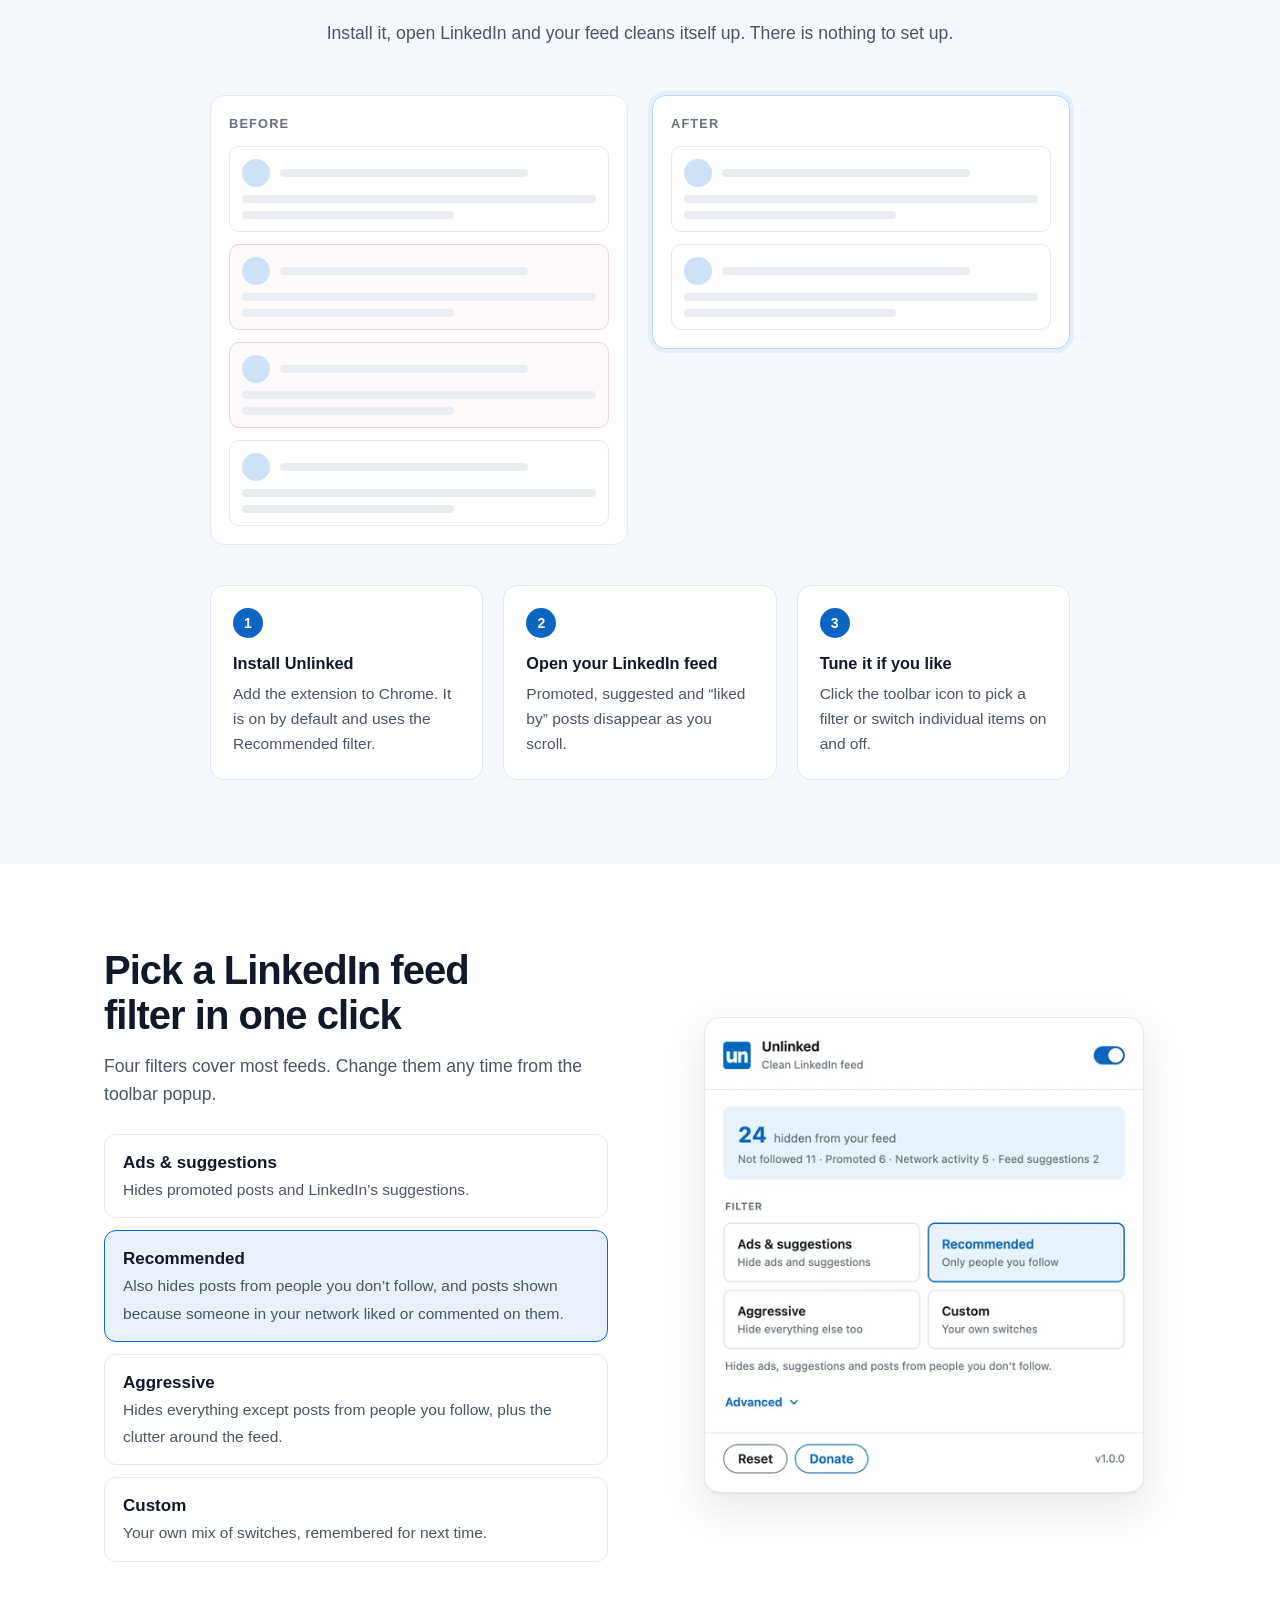
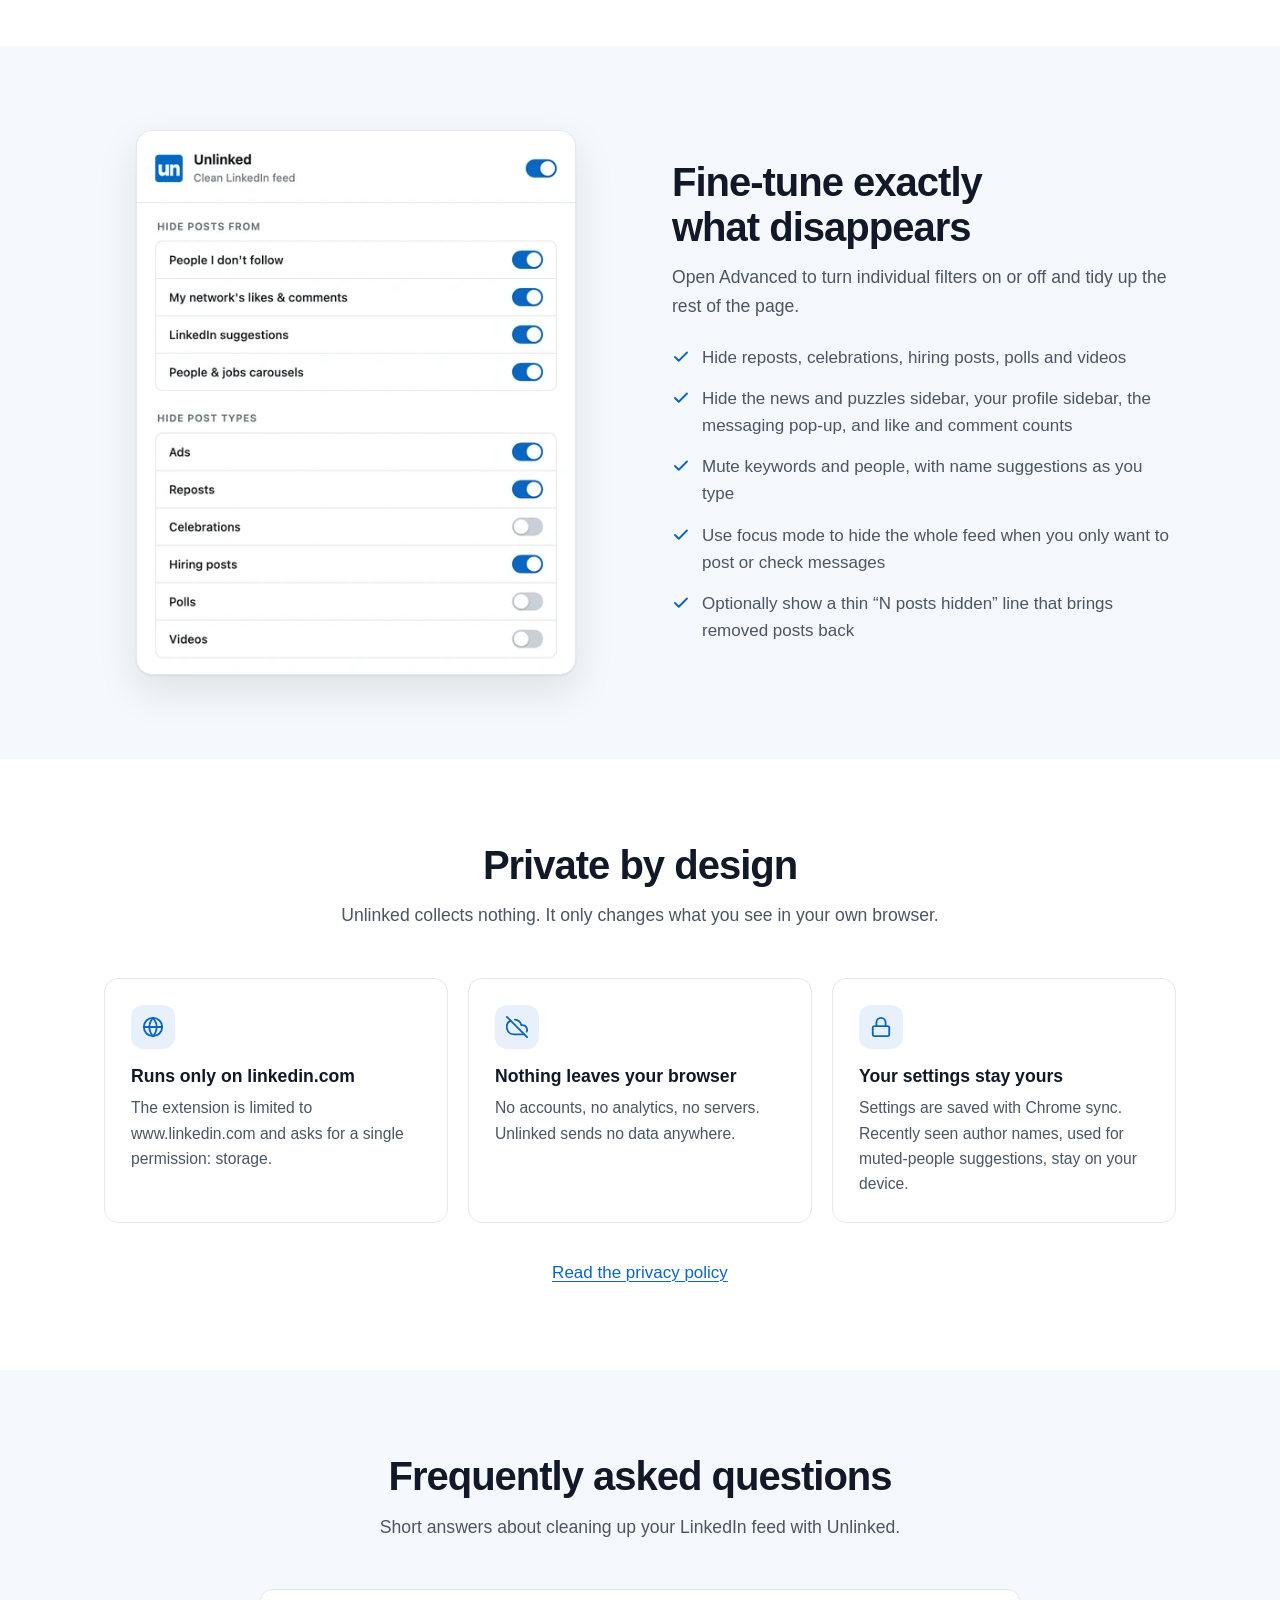
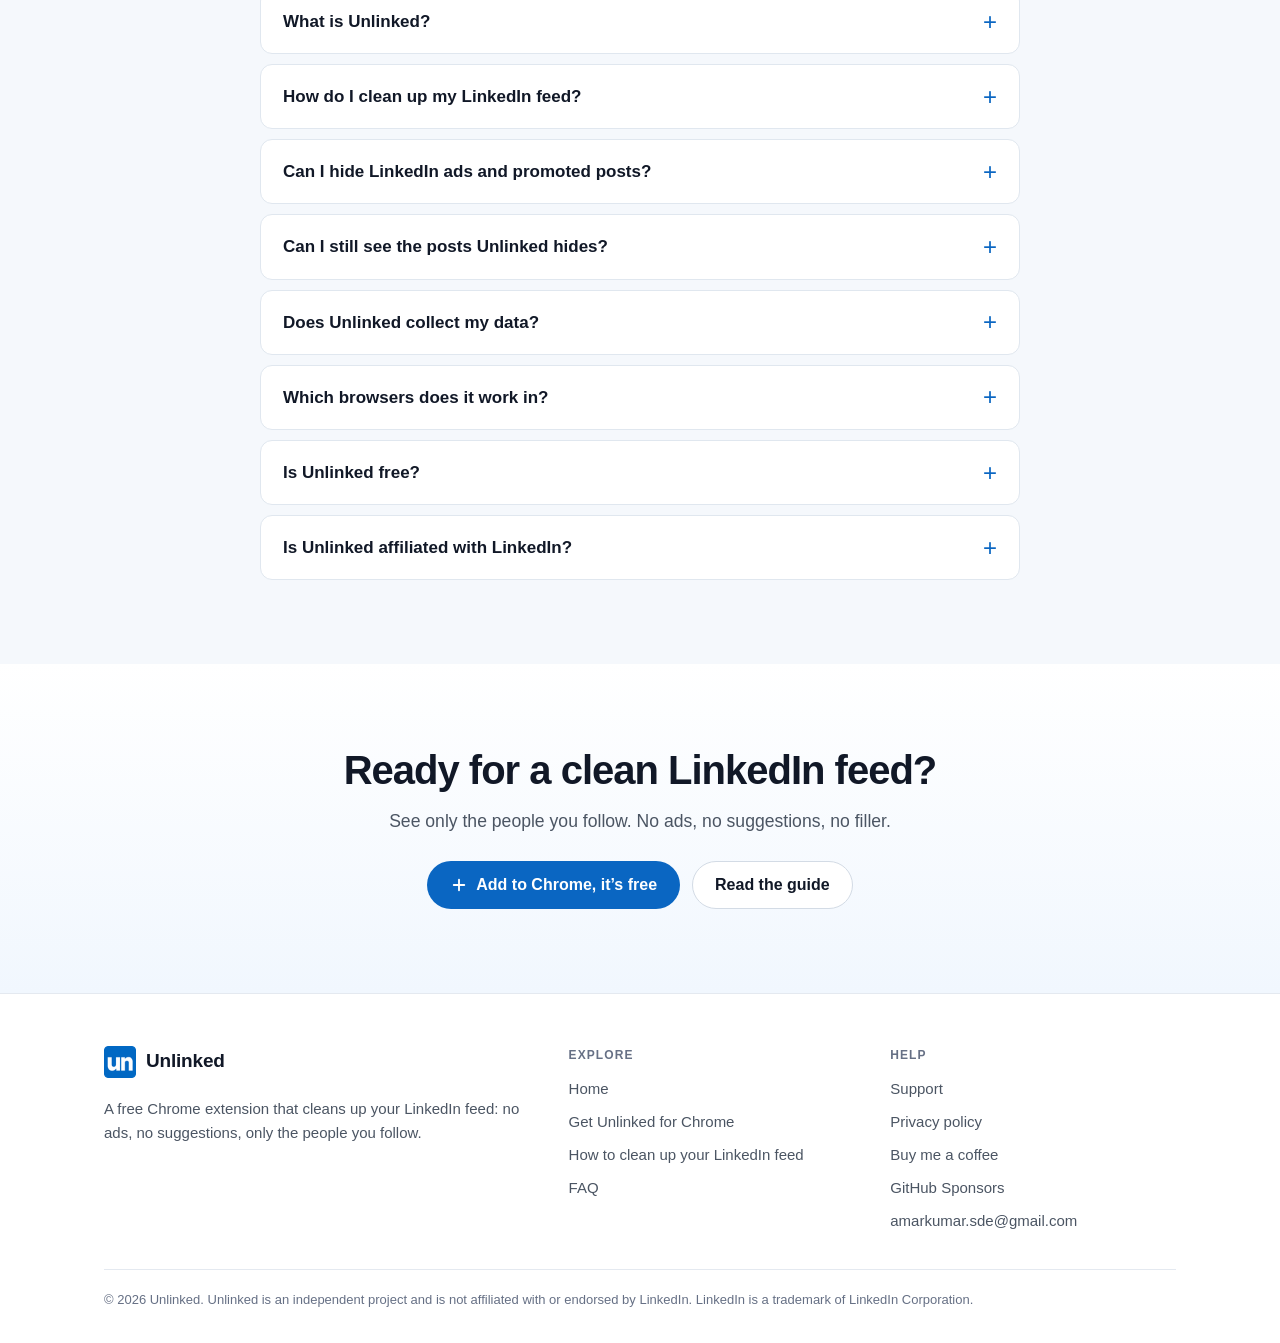
==== commit 6b629b66: "Describe the "posts hidden" line as optional Extension 1.0.1 turns it off by default, so the FAQ, gu" ====
--- a/index.html
+++ b/index.html
@@ -30,7 +30,7 @@
 <meta name="twitter:image" content="https://unlinked.store/assets/og-image.jpg">
 <meta name="twitter:image:alt" content="Unlinked Chrome extension popup next to the headline: A clean LinkedIn feed">
 <link rel="stylesheet" href="/assets/site.css?v=4">
-<script type="application/ld+json">{"@context":"https://schema.org","@graph":[{"@type":"WebSite","@id":"https://unlinked.store/#website","url":"https://unlinked.store/","name":"Unlinked","inLanguage":"en","description":"A free Chrome extension that cleans up your LinkedIn feed."},{"@type":"SoftwareApplication","@id":"https://unlinked.store/#app","name":"Unlinked - Clean LinkedIn Feed","url":"https://unlinked.store/","applicationCategory":"BrowserApplication","operatingSystem":"Chrome","description":"Clean up your LinkedIn feed: see posts from people you follow, without promoted, suggested and other noise.","image":"https://unlinked.store/assets/og-image.jpg","isAccessibleForFree":true,"offers":{"@type":"Offer","price":"0","priceCurrency":"USD"},"installUrl":"https://chromewebstore.google.com/detail/unlinked-clean-linkedin-f/mgeelmoeppnfccegklclehplkkicmcca","downloadUrl":"https://chromewebstore.google.com/detail/unlinked-clean-linkedin-f/mgeelmoeppnfccegklclehplkkicmcca","sameAs":["https://chromewebstore.google.com/detail/unlinked-clean-linkedin-f/mgeelmoeppnfccegklclehplkkicmcca"]},{"@type":"FAQPage","@id":"https://unlinked.store/#faq","mainEntity":[{"@type":"Question","name":"What is Unlinked?","acceptedAnswer":{"@type":"Answer","text":"Unlinked is a free Chrome extension that cleans up your LinkedIn home feed. It hides promoted posts, suggested posts, “liked by” and “commented on” activity and other filler, so the feed shows posts from the people and pages you follow."}},{"@type":"Question","name":"How do I clean up my LinkedIn feed?","acceptedAnswer":{"@type":"Answer","text":"Install Unlinked, open linkedin.com and pick a filter from the toolbar popup. Recommended keeps posts from people you follow, Ads & suggestions is lighter, and Aggressive hides everything else. Under Advanced you can switch individual items on or off."}},{"@type":"Question","name":"Can I hide LinkedIn ads and promoted posts?","acceptedAnswer":{"@type":"Answer","text":"Yes. The Ads & suggestions filter hides promoted posts and LinkedIn’s suggestions, and you can switch ads and suggestions off separately under Advanced."}},{"@type":"Question","name":"Can I still see the posts Unlinked hides?","acceptedAnswer":{"@type":"Answer","text":"Yes. Removed posts leave a thin “N posts hidden” line that you can click to bring them back, and you can turn Unlinked off at any time with the switch at the top of the popup."}},{"@type":"Question","name":"Does Unlinked collect my data?","acceptedAnswer":{"@type":"Answer","text":"No. Unlinked runs only on linkedin.com, works entirely in your browser and sends no data anywhere. Your settings are saved with Chrome sync, and recently seen author names used for muted-people suggestions stay on your device."}},{"@type":"Question","name":"Which browsers does it work in?","acceptedAnswer":{"@type":"Answer","text":"Unlinked is built for Chrome on desktop. Other Chromium-based browsers such as Edge and Brave can usually install Chrome Web Store extensions, but Chrome is the supported browser."}},{"@type":"Question","name":"Is Unlinked free?","acceptedAnswer":{"@type":"Answer","text":"Yes, it is free to use. If you find it useful, you can support the project by buying me a coffee or through GitHub Sponsors."}},{"@type":"Question","name":"Is Unlinked affiliated with LinkedIn?","acceptedAnswer":{"@type":"Answer","text":"No. Unlinked is an independent project and is not affiliated with or endorsed by LinkedIn."}}]}]}</script>
+<script type="application/ld+json">{"@context":"https://schema.org","@graph":[{"@type":"WebSite","@id":"https://unlinked.store/#website","url":"https://unlinked.store/","name":"Unlinked","inLanguage":"en","description":"A free Chrome extension that cleans up your LinkedIn feed."},{"@type":"SoftwareApplication","@id":"https://unlinked.store/#app","name":"Unlinked - Clean LinkedIn Feed","url":"https://unlinked.store/","applicationCategory":"BrowserApplication","operatingSystem":"Chrome","description":"Clean up your LinkedIn feed: see posts from people you follow, without promoted, suggested and other noise.","image":"https://unlinked.store/assets/og-image.jpg","isAccessibleForFree":true,"offers":{"@type":"Offer","price":"0","priceCurrency":"USD"},"installUrl":"https://chromewebstore.google.com/detail/unlinked-clean-linkedin-f/mgeelmoeppnfccegklclehplkkicmcca","downloadUrl":"https://chromewebstore.google.com/detail/unlinked-clean-linkedin-f/mgeelmoeppnfccegklclehplkkicmcca","sameAs":["https://chromewebstore.google.com/detail/unlinked-clean-linkedin-f/mgeelmoeppnfccegklclehplkkicmcca"]},{"@type":"FAQPage","@id":"https://unlinked.store/#faq","mainEntity":[{"@type":"Question","name":"What is Unlinked?","acceptedAnswer":{"@type":"Answer","text":"Unlinked is a free Chrome extension that cleans up your LinkedIn home feed. It hides promoted posts, suggested posts, “liked by” and “commented on” activity and other filler, so the feed shows posts from the people and pages you follow."}},{"@type":"Question","name":"How do I clean up my LinkedIn feed?","acceptedAnswer":{"@type":"Answer","text":"Install Unlinked, open linkedin.com and pick a filter from the toolbar popup. Recommended keeps posts from people you follow, Ads & suggestions is lighter, and Aggressive hides everything else. Under Advanced you can switch individual items on or off."}},{"@type":"Question","name":"Can I hide LinkedIn ads and promoted posts?","acceptedAnswer":{"@type":"Answer","text":"Yes. The Ads & suggestions filter hides promoted posts and LinkedIn’s suggestions, and you can switch ads and suggestions off separately under Advanced."}},{"@type":"Question","name":"Can I still see the posts Unlinked hides?","acceptedAnswer":{"@type":"Answer","text":"Yes. Turn Unlinked off at any time with the switch at the top of the popup. Or, under Advanced, turn on “Show a line where posts were hidden” to get a thin “N posts hidden” line you can click to bring them back."}},{"@type":"Question","name":"Does Unlinked collect my data?","acceptedAnswer":{"@type":"Answer","text":"No. Unlinked runs only on linkedin.com, works entirely in your browser and sends no data anywhere. Your settings are saved with Chrome sync, and recently seen author names used for muted-people suggestions stay on your device."}},{"@type":"Question","name":"Which browsers does it work in?","acceptedAnswer":{"@type":"Answer","text":"Unlinked is built for Chrome on desktop. Other Chromium-based browsers such as Edge and Brave can usually install Chrome Web Store extensions, but Chrome is the supported browser."}},{"@type":"Question","name":"Is Unlinked free?","acceptedAnswer":{"@type":"Answer","text":"Yes, it is free to use. If you find it useful, you can support the project by buying me a coffee or through GitHub Sponsors."}},{"@type":"Question","name":"Is Unlinked affiliated with LinkedIn?","acceptedAnswer":{"@type":"Answer","text":"No. Unlinked is an independent project and is not affiliated with or endorsed by LinkedIn."}}]}]}</script>
 </head>
 <body>
 <a class="skip" href="#main">Skip to content</a>
@@ -97,7 +97,6 @@
 <div class="feed clean">
 <h3>After</h3>
 <div class="post"><div class="who"><span class="av"></span><i class="m"></i></div><i></i><i class="s"></i></div>
-<div class="hidden-line">2 posts hidden</div>
 <div class="post"><div class="who"><span class="av"></span><i class="m"></i></div><i></i><i class="s"></i></div>
 </div>
 </div>
@@ -140,7 +139,7 @@
 <li><svg width="18" height="18" viewBox="0 0 24 24" fill="none" stroke="currentColor" stroke-width="2.5" stroke-linecap="round" stroke-linejoin="round" aria-hidden="true" focusable="false"><polyline points="20 6 9 17 4 12"/></svg><span>Hide the news and puzzles sidebar, your profile sidebar, the messaging pop-up, and like and comment counts</span></li>
 <li><svg width="18" height="18" viewBox="0 0 24 24" fill="none" stroke="currentColor" stroke-width="2.5" stroke-linecap="round" stroke-linejoin="round" aria-hidden="true" focusable="false"><polyline points="20 6 9 17 4 12"/></svg><span>Mute keywords and people, with name suggestions as you type</span></li>
 <li><svg width="18" height="18" viewBox="0 0 24 24" fill="none" stroke="currentColor" stroke-width="2.5" stroke-linecap="round" stroke-linejoin="round" aria-hidden="true" focusable="false"><polyline points="20 6 9 17 4 12"/></svg><span>Use focus mode to hide the whole feed when you only want to post or check messages</span></li>
-<li><svg width="18" height="18" viewBox="0 0 24 24" fill="none" stroke="currentColor" stroke-width="2.5" stroke-linecap="round" stroke-linejoin="round" aria-hidden="true" focusable="false"><polyline points="20 6 9 17 4 12"/></svg><span>Click the thin &ldquo;N posts hidden&rdquo; line to bring removed posts back</span></li>
+<li><svg width="18" height="18" viewBox="0 0 24 24" fill="none" stroke="currentColor" stroke-width="2.5" stroke-linecap="round" stroke-linejoin="round" aria-hidden="true" focusable="false"><polyline points="20 6 9 17 4 12"/></svg><span>Optionally show a thin &ldquo;N posts hidden&rdquo; line that brings removed posts back</span></li>
 </ul>
 </div>
 </div>
@@ -171,7 +170,7 @@
 <details><summary>What is Unlinked?</summary><p>Unlinked is a free Chrome extension that cleans up your LinkedIn home feed. It hides promoted posts, suggested posts, “liked by” and “commented on” activity and other filler, so the feed shows posts from the people and pages you follow.</p></details>
 <details><summary>How do I clean up my LinkedIn feed?</summary><p>Install Unlinked, open linkedin.com and pick a filter from the toolbar popup. Recommended keeps posts from people you follow, Ads &amp; suggestions is lighter, and Aggressive hides everything else. Under Advanced you can switch individual items on or off. Read the <a href="/clean-linkedin-feed/">full guide to cleaning up your LinkedIn feed</a>.</p></details>
 <details><summary>Can I hide LinkedIn ads and promoted posts?</summary><p>Yes. The Ads &amp; suggestions filter hides promoted posts and LinkedIn’s suggestions, and you can switch ads and suggestions off separately under Advanced.</p></details>
-<details><summary>Can I still see the posts Unlinked hides?</summary><p>Yes. Removed posts leave a thin “N posts hidden” line that you can click to bring them back, and you can turn Unlinked off at any time with the switch at the top of the popup.</p></details>
+<details><summary>Can I still see the posts Unlinked hides?</summary><p>Yes. Turn Unlinked off at any time with the switch at the top of the popup. Or, under Advanced, turn on “Show a line where posts were hidden” to get a thin “N posts hidden” line you can click to bring them back.</p></details>
 <details><summary>Does Unlinked collect my data?</summary><p>No. Unlinked runs only on linkedin.com, works entirely in your browser and sends no data anywhere. Your settings are saved with Chrome sync, and recently seen author names used for muted-people suggestions stay on your device. See the <a href="/privacy/">privacy policy</a>.</p></details>
 <details><summary>Which browsers does it work in?</summary><p>Unlinked is built for Chrome on desktop. Other Chromium-based browsers such as Edge and Brave can usually install Chrome Web Store extensions, but Chrome is the supported browser.</p></details>
 <details><summary>Is Unlinked free?</summary><p>Yes, it is free to use. If you find it useful, you can support the project by <a href="https://buymeacoffee.com/amarxkumar" rel="noopener">buying me a coffee</a> or through <a href="https://github.com/sponsors/amarkum" rel="noopener">GitHub Sponsors</a>.</p></details>
--- a/assets/site.css
+++ b/assets/site.css
@@ -84,7 +84,6 @@
 .post .who{display:flex;gap:10px;align-items:center}
 .post .av{flex:none;width:28px;height:28px;border-radius:50%;background:#cfe1f5}
 .post.bad{background:#fffafa;border-color:#f3d3d3}
-.hidden-line{text-align:center;font-size:13px;font-weight:600;color:var(--brand-d);background:var(--brand-soft);border-radius:999px;padding:7px}
 .steps{list-style:none;counter-reset:s;display:grid;grid-template-columns:repeat(3,1fr);gap:20px;margin:40px auto 0;padding:0;max-width:860px}
 .steps li{counter-increment:s;background:#fff;border:1px solid #e0e7ef;border-radius:var(--radius);padding:22px;display:grid;gap:6px;align-content:start}
 .steps li::before{content:counter(s);width:30px;height:30px;border-radius:50%;background:var(--brand);color:#fff;display:grid;place-items:center;font-weight:700;font-size:14px;margin-bottom:6px}
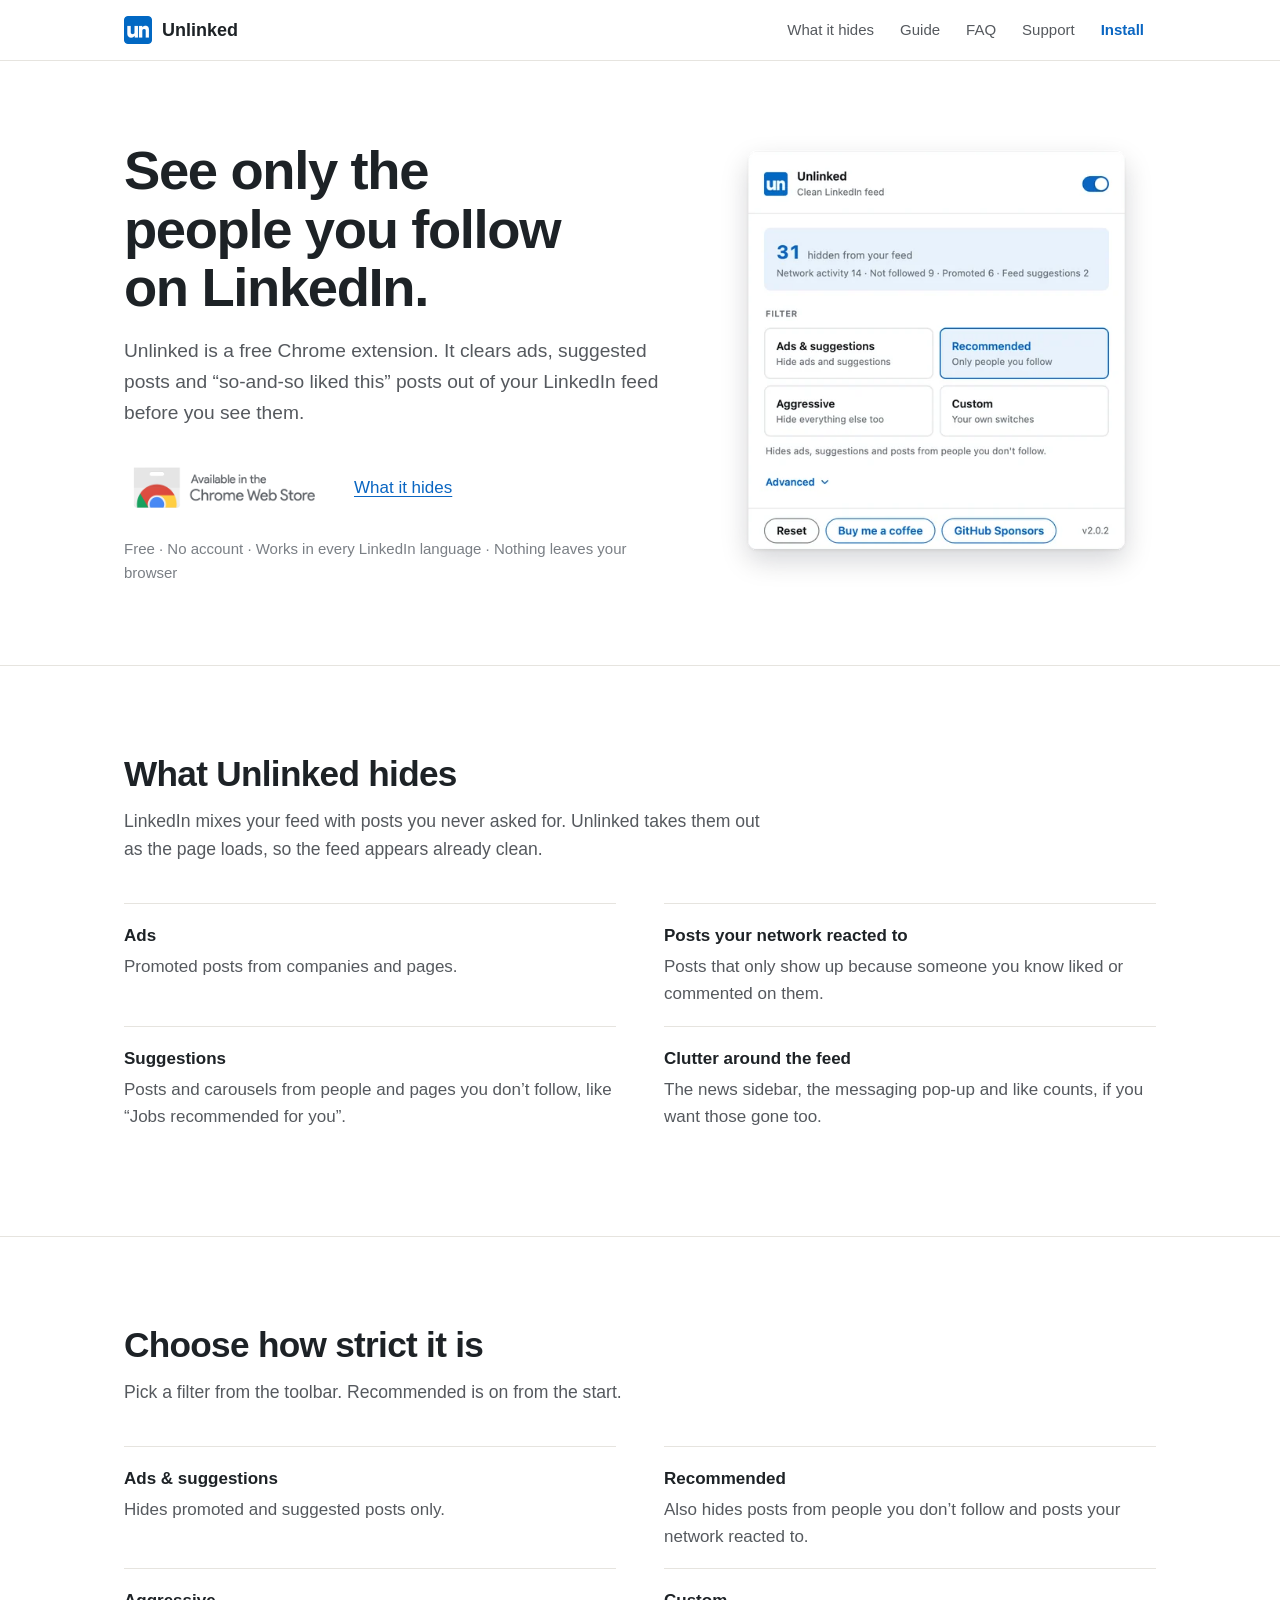
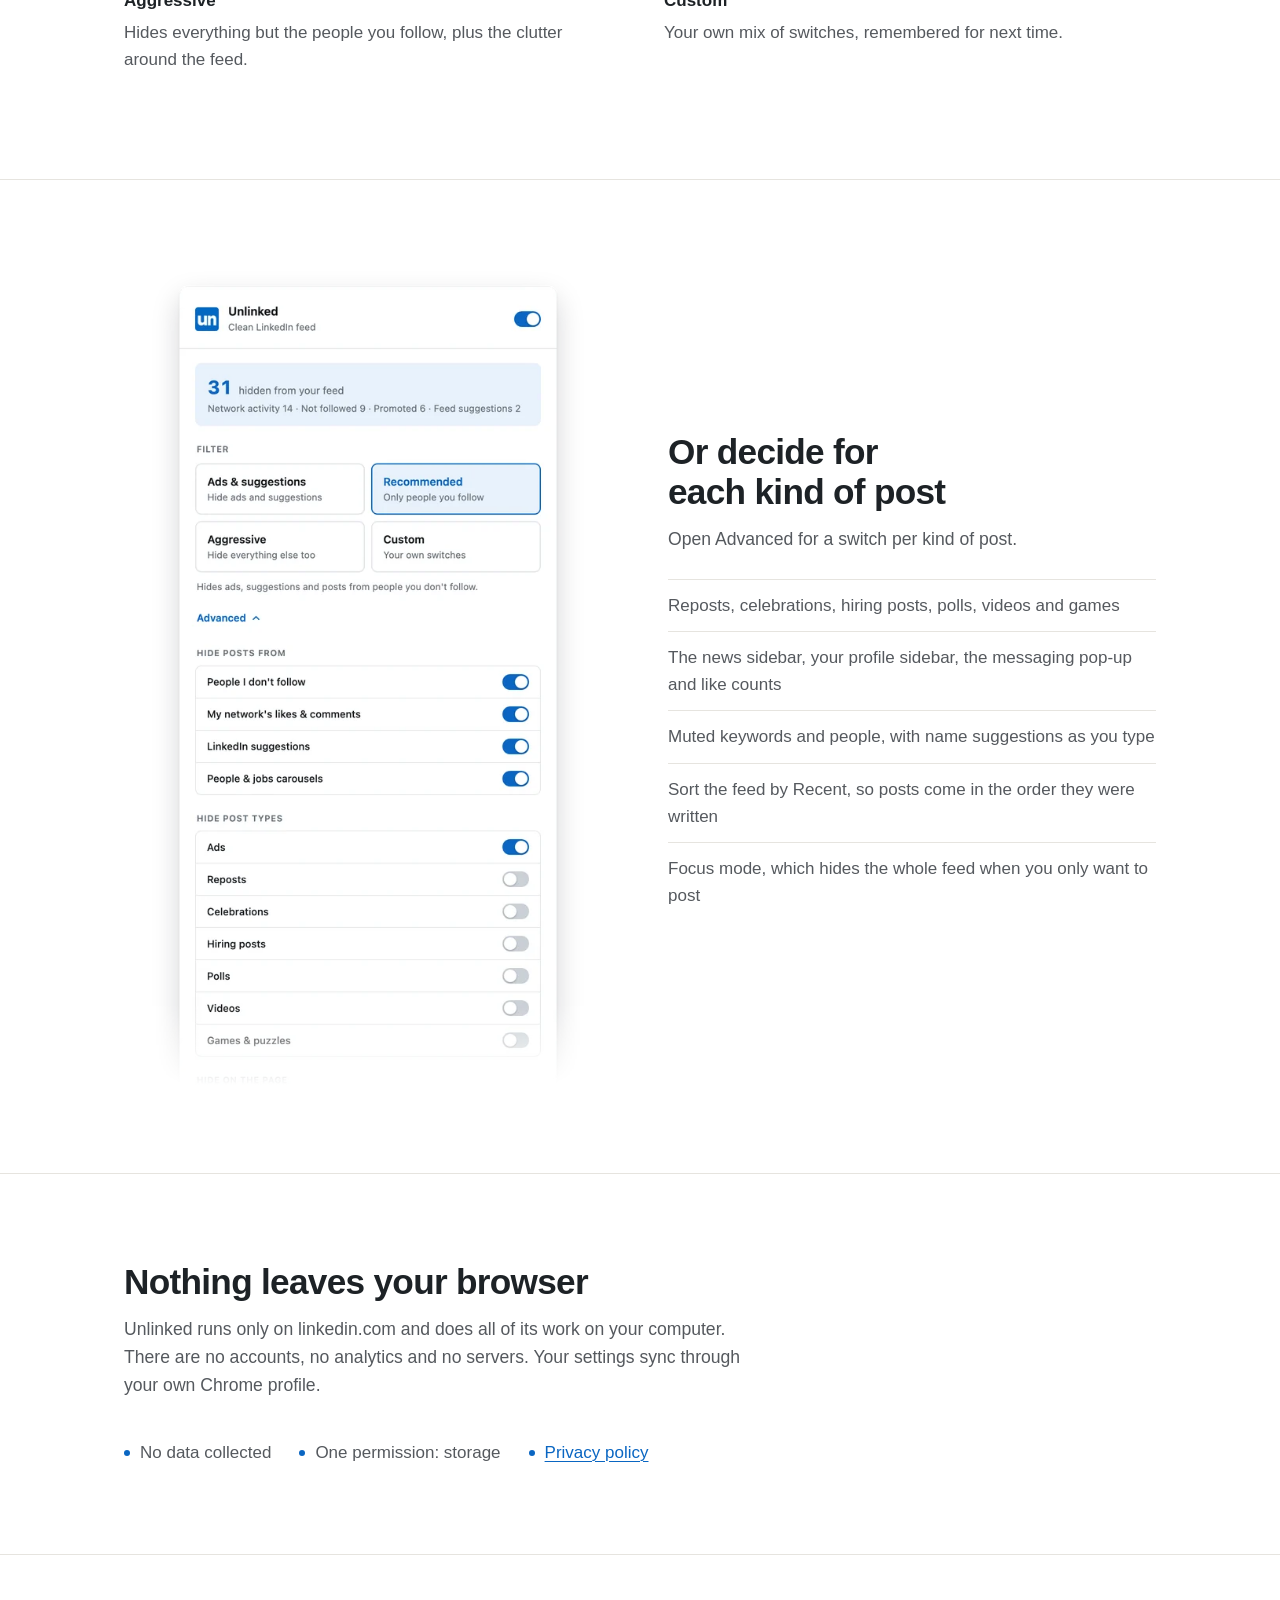
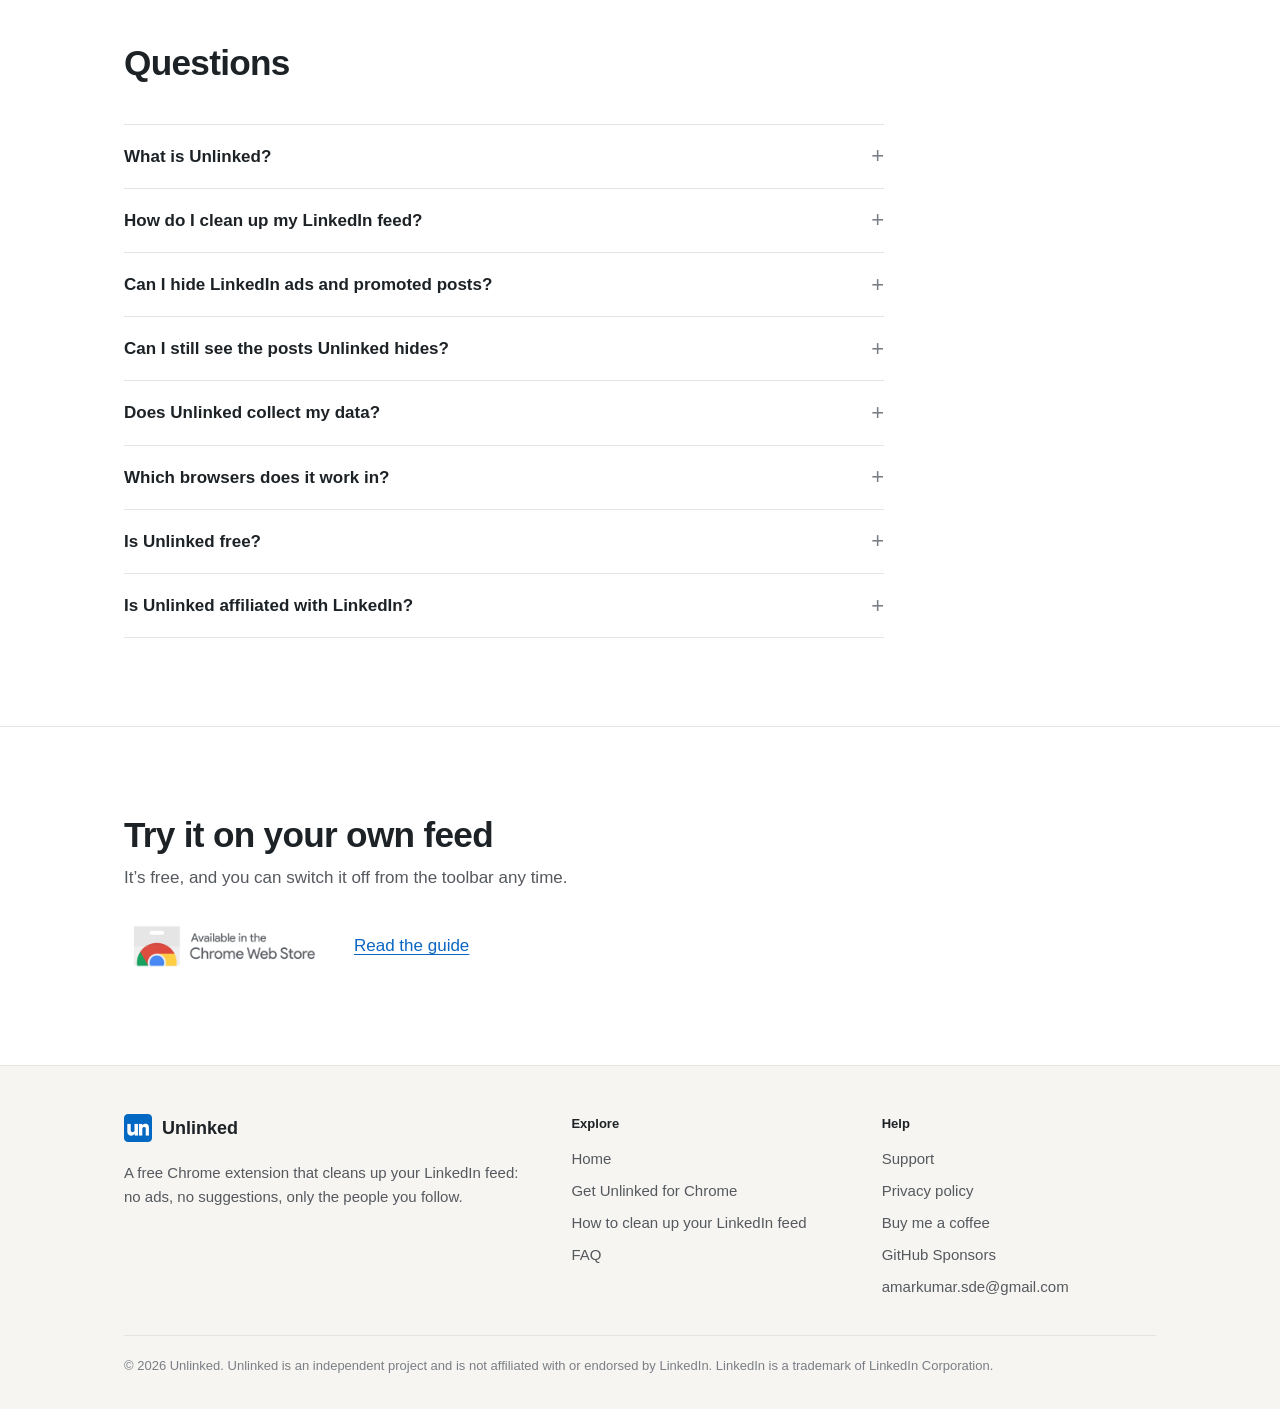
==== commit 5dfa6c78: "Redesign the site plainly, with real screenshots of the popup Drop the template look (gradient hero," ====
--- a/index.html
+++ b/index.html
@@ -23,13 +23,13 @@
 <meta property="og:image" content="https://unlinked.store/assets/og-image.jpg">
 <meta property="og:image:width" content="1200">
 <meta property="og:image:height" content="630">
-<meta property="og:image:alt" content="Unlinked Chrome extension popup next to the headline: A clean LinkedIn feed">
+<meta property="og:image:alt" content="The Unlinked popup next to the headline: See only the people you follow on LinkedIn.">
 <meta name="twitter:card" content="summary_large_image">
 <meta name="twitter:title" content="Unlinked: Clean LinkedIn Feed – Hide Ads &amp; Suggested Posts">
 <meta name="twitter:description" content="Unlinked is a free Chrome extension that cleans your LinkedIn feed: hide ads, suggested and “liked by” posts and see only the people you follow.">
 <meta name="twitter:image" content="https://unlinked.store/assets/og-image.jpg">
-<meta name="twitter:image:alt" content="Unlinked Chrome extension popup next to the headline: A clean LinkedIn feed">
-<link rel="stylesheet" href="/assets/site.css?v=4">
+<meta name="twitter:image:alt" content="The Unlinked popup next to the headline: See only the people you follow on LinkedIn.">
+<link rel="stylesheet" href="/assets/site.css?v=6">
 <script type="application/ld+json">{"@context":"https://schema.org","@graph":[{"@type":"WebSite","@id":"https://unlinked.store/#website","url":"https://unlinked.store/","name":"Unlinked","inLanguage":"en","description":"A free Chrome extension that cleans up your LinkedIn feed."},{"@type":"SoftwareApplication","@id":"https://unlinked.store/#app","name":"Unlinked - Clean LinkedIn Feed","url":"https://unlinked.store/","applicationCategory":"BrowserApplication","operatingSystem":"Chrome","description":"Clean up your LinkedIn feed: see posts from people you follow, without promoted, suggested and other noise.","image":"https://unlinked.store/assets/og-image.jpg","isAccessibleForFree":true,"offers":{"@type":"Offer","price":"0","priceCurrency":"USD"},"installUrl":"https://chromewebstore.google.com/detail/unlinked-clean-linkedin-f/mgeelmoeppnfccegklclehplkkicmcca","downloadUrl":"https://chromewebstore.google.com/detail/unlinked-clean-linkedin-f/mgeelmoeppnfccegklclehplkkicmcca","sameAs":["https://chromewebstore.google.com/detail/unlinked-clean-linkedin-f/mgeelmoeppnfccegklclehplkkicmcca"]},{"@type":"FAQPage","@id":"https://unlinked.store/#faq","mainEntity":[{"@type":"Question","name":"What is Unlinked?","acceptedAnswer":{"@type":"Answer","text":"Unlinked is a free Chrome extension that cleans up your LinkedIn home feed. It hides promoted posts, suggested posts, “liked by” and “commented on” activity and other filler, so the feed shows posts from the people and pages you follow."}},{"@type":"Question","name":"How do I clean up my LinkedIn feed?","acceptedAnswer":{"@type":"Answer","text":"Install Unlinked, open linkedin.com and pick a filter from the toolbar popup. Recommended keeps posts from people you follow, Ads & suggestions is lighter, and Aggressive hides everything else. Under Advanced you can switch individual items on or off."}},{"@type":"Question","name":"Can I hide LinkedIn ads and promoted posts?","acceptedAnswer":{"@type":"Answer","text":"Yes. The Ads & suggestions filter hides promoted posts and LinkedIn’s suggestions, and you can switch ads and suggestions off separately under Advanced."}},{"@type":"Question","name":"Can I still see the posts Unlinked hides?","acceptedAnswer":{"@type":"Answer","text":"Yes. Turn Unlinked off at any time with the switch at the top of the popup. Or, under Advanced, turn on “Show a line where posts were hidden” to get a thin “N posts hidden” line you can click to bring them back."}},{"@type":"Question","name":"Does Unlinked collect my data?","acceptedAnswer":{"@type":"Answer","text":"No. Unlinked runs only on linkedin.com, works entirely in your browser and sends no data anywhere. Your settings are saved with Chrome sync, and recently seen author names used for muted-people suggestions stay on your device."}},{"@type":"Question","name":"Which browsers does it work in?","acceptedAnswer":{"@type":"Answer","text":"Unlinked is built for Chrome on desktop. Other Chromium-based browsers such as Edge and Brave can usually install Chrome Web Store extensions, but Chrome is the supported browser."}},{"@type":"Question","name":"Is Unlinked free?","acceptedAnswer":{"@type":"Answer","text":"Yes, it is free to use. If you find it useful, you can support the project by buying me a coffee or through GitHub Sponsors."}},{"@type":"Question","name":"Is Unlinked affiliated with LinkedIn?","acceptedAnswer":{"@type":"Answer","text":"No. Unlinked is an independent project and is not affiliated with or endorsed by LinkedIn."}}]}]}</script>
 </head>
 <body>
@@ -38,108 +38,70 @@
 <div class="wrap">
 <a class="brand" href="/"><img src="/assets/icon-48.png" width="32" height="32" alt="">Unlinked</a>
 <button class="menu-btn" type="button" aria-expanded="false" aria-controls="site-nav" aria-label="Menu"><svg class="i-open" width="24" height="24" viewBox="0 0 24 24" fill="none" stroke="currentColor" stroke-width="2" stroke-linecap="round" stroke-linejoin="round" aria-hidden="true" focusable="false"><line x1="3" y1="6" x2="21" y2="6"/><line x1="3" y1="12" x2="21" y2="12"/><line x1="3" y1="18" x2="21" y2="18"/></svg><svg class="i-close" width="24" height="24" viewBox="0 0 24 24" fill="none" stroke="currentColor" stroke-width="2" stroke-linecap="round" stroke-linejoin="round" aria-hidden="true" focusable="false"><line x1="18" y1="6" x2="6" y2="18"/><line x1="6" y1="6" x2="18" y2="18"/></svg></button>
-<nav class="nav" id="site-nav" aria-label="Main"><a href="/#features">Features</a><a href="/#how">How it works</a><a href="/clean-linkedin-feed/">Guide</a><a href="/#faq">FAQ</a><a href="/support/">Support</a><a href="/store/" class="nav-cta">Install</a></nav>
+<nav class="nav" id="site-nav" aria-label="Main"><a href="/#hides">What it hides</a><a href="/clean-linkedin-feed/">Guide</a><a href="/#faq">FAQ</a><a href="/support/">Support</a><a href="/store/" class="nav-cta">Install</a></nav>
 </div>
 </header>
 <script>(function(){var h=document.querySelector('.site-header'),b=h.querySelector('.menu-btn');h.classList.add('js');function set(o){h.classList.toggle('open',o);b.setAttribute('aria-expanded',o)}b.addEventListener('click',function(){set(!h.classList.contains('open'))});h.querySelector('.nav').addEventListener('click',function(e){if(e.target.closest('a'))set(false)});document.addEventListener('keydown',function(e){if(e.key==='Escape'&&h.classList.contains('open')){set(false);b.focus()}})})();</script>
 <main id="main">
 
 <section class="hero">
-<div class="wrap">
+<div class="wrap hero-grid">
 <div class="hero-copy">
-<p class="eyebrow"><svg width="16" height="16" viewBox="0 0 24 24" fill="none" stroke="currentColor" stroke-width="3" stroke-linecap="round" stroke-linejoin="round" aria-hidden="true" focusable="false"><polyline points="20 6 9 17 4 12"/></svg> Free Chrome extension for LinkedIn</p>
-<h1>A clean LinkedIn feed. <em>Only the people you follow.</em></h1>
-<p class="lede">Unlinked is a LinkedIn feed cleaner. It hides ads, suggested posts, &ldquo;liked by&rdquo; activity and other filler, so you see posts from the people and pages you actually follow.</p>
-<div class="cta"><a class="btn btn-primary" href="https://chromewebstore.google.com/detail/unlinked-clean-linkedin-f/mgeelmoeppnfccegklclehplkkicmcca" rel="noopener"><svg width="18" height="18" viewBox="0 0 24 24" fill="none" stroke="currentColor" stroke-width="2.5" stroke-linecap="round" stroke-linejoin="round" aria-hidden="true" focusable="false"><line x1="12" y1="5" x2="12" y2="19"/><line x1="5" y1="12" x2="19" y2="12"/></svg> Add to Chrome, it&rsquo;s free</a><a class="btn btn-ghost" href="/store/">Details &amp; screenshots</a></div>
-<ul class="trust">
-<li><svg width="18" height="18" viewBox="0 0 24 24" fill="none" stroke="currentColor" stroke-width="2.5" stroke-linecap="round" stroke-linejoin="round" aria-hidden="true" focusable="false"><polyline points="20 6 9 17 4 12"/></svg> No data collected</li>
-<li><svg width="18" height="18" viewBox="0 0 24 24" fill="none" stroke="currentColor" stroke-width="2.5" stroke-linecap="round" stroke-linejoin="round" aria-hidden="true" focusable="false"><polyline points="20 6 9 17 4 12"/></svg> Runs only on linkedin.com</li>
-<li><svg width="18" height="18" viewBox="0 0 24 24" fill="none" stroke="currentColor" stroke-width="2.5" stroke-linecap="round" stroke-linejoin="round" aria-hidden="true" focusable="false"><polyline points="20 6 9 17 4 12"/></svg> Free to use</li>
-</ul>
+<h1>See only the people you follow on LinkedIn.</h1>
+<p class="lede">Unlinked is a free Chrome extension. It clears ads, suggested posts and &ldquo;so-and-so liked this&rdquo; posts out of your LinkedIn feed before you see them.</p>
+<div class="cta"><a class="store-badge" href="https://chromewebstore.google.com/detail/unlinked-clean-linkedin-f/mgeelmoeppnfccegklclehplkkicmcca" rel="noopener"><img src="/assets/chrome-web-store.png" width="206" height="62" alt="Available in the Chrome Web Store"></a><a href="#hides">What it hides</a></div>
+<p class="fine">Free &middot; No account &middot; Works in every LinkedIn language &middot; Nothing leaves your browser</p>
 </div>
-<div class="shot">
-<img src="/assets/presets-960.webp" srcset="/assets/presets-480.webp 480w, /assets/presets-960.webp 960w" sizes="(max-width: 900px) 90vw, 440px" width="960" height="1040" alt="Unlinked toolbar popup showing 24 posts hidden from the LinkedIn feed and four filters: Ads &amp; suggestions, Recommended, Aggressive and Custom" fetchpriority="high">
+<div class="hero-shot">
+<img src="/assets/popup-560.webp" srcset="/assets/popup-560.webp 560w, /assets/popup-1120.webp 1120w" sizes="(max-width: 900px) 92vw, 460px" width="560" height="587" alt="The Unlinked popup: 31 posts hidden and four filters, with Recommended selected" fetchpriority="high">
 </div>
 </div>
 </section>
 
-<section id="features">
+<section id="hides">
 <div class="wrap">
 <div class="sec-head">
-<h2>Everything noisy, gone</h2>
-<p>Unlinked is a LinkedIn feed filter that hides the filler and keeps the posts you came to read.</p>
+<h2>What Unlinked hides</h2>
+<p>LinkedIn mixes your feed with posts you never asked for. Unlinked takes them out as the page loads, so the feed appears already clean.</p>
 </div>
-<div class="grid3">
-<article class="card"><div class="ic"><svg width="22" height="22" viewBox="0 0 24 24" fill="none" stroke="currentColor" stroke-width="2" stroke-linecap="round" stroke-linejoin="round" aria-hidden="true" focusable="false"><path d="M17.94 17.94A10.07 10.07 0 0 1 12 20c-7 0-11-8-11-8a18.45 18.45 0 0 1 5.06-5.94M9.9 4.24A9.12 9.12 0 0 1 12 4c7 0 11 8 11 8a18.5 18.5 0 0 1-2.16 3.19m-6.72-1.07a3 3 0 1 1-4.24-4.24"/><line x1="1" y1="1" x2="23" y2="23"/></svg></div><h3>Ads &amp; promoted posts</h3><p>Hide promoted posts and sponsored content so your feed is made of real posts.</p></article>
-<article class="card"><div class="ic"><svg width="22" height="22" viewBox="0 0 24 24" fill="none" stroke="currentColor" stroke-width="2" stroke-linecap="round" stroke-linejoin="round" aria-hidden="true" focusable="false"><path d="M17 21v-2a4 4 0 0 0-4-4H5a4 4 0 0 0-4 4v2"/><circle cx="9" cy="7" r="4"/><path d="M23 21v-2a4 4 0 0 0-3-3.87"/><path d="M16 3.13a4 4 0 0 1 0 7.75"/></svg></div><h3>Suggestions &amp; carousels</h3><p>Hide LinkedIn&rsquo;s suggested posts, plus the people and jobs carousels in the middle of the feed.</p></article>
-<article class="card"><div class="ic"><svg width="22" height="22" viewBox="0 0 24 24" fill="none" stroke="currentColor" stroke-width="2" stroke-linecap="round" stroke-linejoin="round" aria-hidden="true" focusable="false"><path d="M21 11.5a8.38 8.38 0 0 1-.9 3.8 8.5 8.5 0 0 1-7.6 4.7 8.38 8.38 0 0 1-3.8-.9L3 21l1.9-5.7a8.38 8.38 0 0 1-.9-3.8 8.5 8.5 0 0 1 4.7-7.6 8.38 8.38 0 0 1 3.8-.9h.5a8.48 8.48 0 0 1 8 8v.5z"/></svg></div><h3>&ldquo;Liked by&rdquo; &amp; &ldquo;commented on&rdquo;</h3><p>Skip posts that only appear because someone in your network liked or commented on them.</p></article>
-<article class="card"><div class="ic"><svg width="22" height="22" viewBox="0 0 24 24" fill="none" stroke="currentColor" stroke-width="2" stroke-linecap="round" stroke-linejoin="round" aria-hidden="true" focusable="false"><polyline points="20 6 9 17 4 12"/></svg></div><h3>Only people you follow</h3><p>Hide posts from people and pages you don&rsquo;t follow, and keep the ones you chose.</p></article>
-<article class="card"><div class="ic"><svg width="22" height="22" viewBox="0 0 24 24" fill="none" stroke="currentColor" stroke-width="2" stroke-linecap="round" stroke-linejoin="round" aria-hidden="true" focusable="false"><polyline points="17 1 21 5 17 9"/><path d="M3 11V9a4 4 0 0 1 4-4h14"/><polyline points="7 23 3 19 7 15"/><path d="M21 13v2a4 4 0 0 1-4 4H3"/></svg></div><h3>Reposts, polls, videos and more</h3><p>Switch off reposts, celebrations, hiring posts, polls and videos, one by one.</p></article>
-<article class="card"><div class="ic"><svg width="22" height="22" viewBox="0 0 24 24" fill="none" stroke="currentColor" stroke-width="2" stroke-linecap="round" stroke-linejoin="round" aria-hidden="true" focusable="false"><rect x="3" y="3" width="18" height="18" rx="2" ry="2"/><line x1="9" y1="3" x2="9" y2="21"/></svg></div><h3>Less clutter on the page</h3><p>Hide the news and puzzles sidebar, your profile sidebar, the messaging pop-up and like and comment counts.</p></article>
-</div>
-</div>
-</section>
-
-<section id="how" class="soft">
-<div class="wrap">
-<div class="sec-head">
-<h2>From cluttered to clean</h2>
-<p>Install it, open LinkedIn and your feed cleans itself up. There is nothing to set up.</p>
-</div>
-<div class="ba" role="img" aria-label="Illustration: a feed with promoted and suggested posts next to the same feed with only posts from people you follow">
-<div class="feed">
-<h3>Before</h3>
-<div class="post"><div class="who"><span class="av"></span><i class="m"></i></div><i></i><i class="s"></i></div>
-<div class="post bad"><div class="who"><span class="av"></span><i class="m"></i></div><i></i><i class="s"></i></div>
-<div class="post bad"><div class="who"><span class="av"></span><i class="m"></i></div><i></i><i class="s"></i></div>
-<div class="post"><div class="who"><span class="av"></span><i class="m"></i></div><i></i><i class="s"></i></div>
-</div>
-<div class="feed clean">
-<h3>After</h3>
-<div class="post"><div class="who"><span class="av"></span><i class="m"></i></div><i></i><i class="s"></i></div>
-<div class="post"><div class="who"><span class="av"></span><i class="m"></i></div><i></i><i class="s"></i></div>
-</div>
-</div>
-<ol class="steps">
-<li><b>Install Unlinked</b><span>Add the extension to Chrome. It is on by default and uses the Recommended filter.</span></li>
-<li><b>Open your LinkedIn feed</b><span>Promoted, suggested and &ldquo;liked by&rdquo; posts disappear as you scroll.</span></li>
-<li><b>Tune it if you like</b><span>Click the toolbar icon to pick a filter or switch individual items on and off.</span></li>
-</ol>
+<dl class="hides">
+<div><dt>Ads</dt><dd>Promoted posts from companies and pages.</dd></div>
+<div><dt>Posts your network reacted to</dt><dd>Posts that only show up because someone you know liked or commented on them.</dd></div>
+<div><dt>Suggestions</dt><dd>Posts and carousels from people and pages you don&rsquo;t follow, like &ldquo;Jobs recommended for you&rdquo;.</dd></div>
+<div><dt>Clutter around the feed</dt><dd>The news sidebar, the messaging pop-up and like counts, if you want those gone too.</dd></div>
+</dl>
 </div>
 </section>
 
 <section id="filters">
-<div class="wrap split">
-<div class="copy">
-<h2>Pick a LinkedIn feed filter in one click</h2>
-<p class="sub">Four filters cover most feeds. Change them any time from the toolbar popup.</p>
-<div class="presets">
-<div class="preset"><b>Ads &amp; suggestions</b><span>Hides promoted posts and LinkedIn&rsquo;s suggestions.</span></div>
-<div class="preset rec"><b>Recommended</b><span>Also hides posts from people you don&rsquo;t follow, and posts shown because someone in your network liked or commented on them.</span></div>
-<div class="preset"><b>Aggressive</b><span>Hides everything except posts from people you follow, plus the clutter around the feed.</span></div>
-<div class="preset"><b>Custom</b><span>Your own mix of switches, remembered for next time.</span></div>
+<div class="wrap">
+<div class="sec-head">
+<h2>Choose how strict it is</h2>
+<p>Pick a filter from the toolbar. Recommended is on from the start.</p>
 </div>
-</div>
-<div class="media">
-<img src="/assets/presets-960.webp" srcset="/assets/presets-480.webp 480w, /assets/presets-960.webp 960w" sizes="(max-width: 900px) 90vw, 440px" width="960" height="1040" alt="Unlinked toolbar popup showing 24 posts hidden from the LinkedIn feed and four filters: Ads &amp; suggestions, Recommended, Aggressive and Custom" loading="lazy">
-</div>
+<dl class="hides">
+<div><dt>Ads &amp; suggestions</dt><dd>Hides promoted and suggested posts only.</dd></div>
+<div><dt>Recommended</dt><dd>Also hides posts from people you don&rsquo;t follow and posts your network reacted to.</dd></div>
+<div><dt>Aggressive</dt><dd>Hides everything but the people you follow, plus the clutter around the feed.</dd></div>
+<div><dt>Custom</dt><dd>Your own mix of switches, remembered for next time.</dd></div>
+</dl>
 </div>
 </section>
 
-<section id="advanced" class="soft">
+<section id="advanced">
 <div class="wrap split rev">
 <div class="media">
-<img src="/assets/advanced-960.webp" srcset="/assets/advanced-480.webp 480w, /assets/advanced-960.webp 960w" sizes="(max-width: 900px) 90vw, 440px" width="960" height="1190" alt="Unlinked advanced settings with switches to hide posts from people you don&#x27;t follow, network likes and comments, LinkedIn suggestions, ads, reposts, celebrations, hiring posts, polls and videos" loading="lazy">
+<img src="/assets/popup-advanced-560.webp" srcset="/assets/popup-advanced-560.webp 560w, /assets/popup-advanced-1120.webp 1120w" sizes="(max-width: 900px) 92vw, 440px" width="560" height="1040" alt="Unlinked&#x27;s advanced settings, with a switch for each kind of post and page element" loading="lazy">
 </div>
 <div class="copy">
-<h2>Fine-tune exactly what disappears</h2>
-<p class="sub">Open Advanced to turn individual filters on or off and tidy up the rest of the page.</p>
-<ul class="ticks">
-<li><svg width="18" height="18" viewBox="0 0 24 24" fill="none" stroke="currentColor" stroke-width="2.5" stroke-linecap="round" stroke-linejoin="round" aria-hidden="true" focusable="false"><polyline points="20 6 9 17 4 12"/></svg><span>Hide reposts, celebrations, hiring posts, polls and videos</span></li>
-<li><svg width="18" height="18" viewBox="0 0 24 24" fill="none" stroke="currentColor" stroke-width="2.5" stroke-linecap="round" stroke-linejoin="round" aria-hidden="true" focusable="false"><polyline points="20 6 9 17 4 12"/></svg><span>Hide the news and puzzles sidebar, your profile sidebar, the messaging pop-up, and like and comment counts</span></li>
-<li><svg width="18" height="18" viewBox="0 0 24 24" fill="none" stroke="currentColor" stroke-width="2.5" stroke-linecap="round" stroke-linejoin="round" aria-hidden="true" focusable="false"><polyline points="20 6 9 17 4 12"/></svg><span>Mute keywords and people, with name suggestions as you type</span></li>
-<li><svg width="18" height="18" viewBox="0 0 24 24" fill="none" stroke="currentColor" stroke-width="2.5" stroke-linecap="round" stroke-linejoin="round" aria-hidden="true" focusable="false"><polyline points="20 6 9 17 4 12"/></svg><span>Use focus mode to hide the whole feed when you only want to post or check messages</span></li>
-<li><svg width="18" height="18" viewBox="0 0 24 24" fill="none" stroke="currentColor" stroke-width="2.5" stroke-linecap="round" stroke-linejoin="round" aria-hidden="true" focusable="false"><polyline points="20 6 9 17 4 12"/></svg><span>Optionally show a thin &ldquo;N posts hidden&rdquo; line that brings removed posts back</span></li>
+<h2>Or decide for each kind of post</h2>
+<p class="sub">Open Advanced for a switch per kind of post.</p>
+<ul class="plain">
+<li>Reposts, celebrations, hiring posts, polls, videos and games</li>
+<li>The news sidebar, your profile sidebar, the messaging pop-up and like counts</li>
+<li>Muted keywords and people, with name suggestions as you type</li>
+<li>Sort the feed by Recent, so posts come in the order they were written</li>
+<li>Focus mode, which hides the whole feed when you only want to post</li>
 </ul>
 </div>
 </div>
@@ -148,23 +110,21 @@
 <section id="privacy">
 <div class="wrap">
 <div class="sec-head">
-<h2>Private by design</h2>
-<p>Unlinked collects nothing. It only changes what you see in your own browser.</p>
+<h2>Nothing leaves your browser</h2>
+<p>Unlinked runs only on linkedin.com and does all of its work on your computer. There are no accounts, no analytics and no servers. Your settings sync through your own Chrome profile.</p>
 </div>
-<div class="grid3">
-<article class="card"><div class="ic"><svg width="22" height="22" viewBox="0 0 24 24" fill="none" stroke="currentColor" stroke-width="2" stroke-linecap="round" stroke-linejoin="round" aria-hidden="true" focusable="false"><circle cx="12" cy="12" r="10"/><line x1="2" y1="12" x2="22" y2="12"/><path d="M12 2a15.3 15.3 0 0 1 4 10 15.3 15.3 0 0 1-4 10 15.3 15.3 0 0 1-4-10 15.3 15.3 0 0 1 4-10z"/></svg></div><h3>Runs only on linkedin.com</h3><p>The extension is limited to www.linkedin.com and asks for a single permission: storage.</p></article>
-<article class="card"><div class="ic"><svg width="22" height="22" viewBox="0 0 24 24" fill="none" stroke="currentColor" stroke-width="2" stroke-linecap="round" stroke-linejoin="round" aria-hidden="true" focusable="false"><path d="M22.61 16.95A5 5 0 0 0 18 10h-1.26a8 8 0 0 0-7.05-6M5 5a8 8 0 0 0 4 15h9a5 5 0 0 0 1.7-.3"/><line x1="1" y1="1" x2="23" y2="23"/></svg></div><h3>Nothing leaves your browser</h3><p>No accounts, no analytics, no servers. Unlinked sends no data anywhere.</p></article>
-<article class="card"><div class="ic"><svg width="22" height="22" viewBox="0 0 24 24" fill="none" stroke="currentColor" stroke-width="2" stroke-linecap="round" stroke-linejoin="round" aria-hidden="true" focusable="false"><rect x="3" y="11" width="18" height="11" rx="2" ry="2"/><path d="M7 11V7a5 5 0 0 1 10 0v4"/></svg></div><h3>Your settings stay yours</h3><p>Settings are saved with Chrome sync. Recently seen author names, used for muted-people suggestions, stay on your device.</p></article>
-</div>
-<p class="center"><a href="/privacy/">Read the privacy policy</a></p>
+<ul class="facts-line">
+<li>No data collected</li>
+<li>One permission: storage</li>
+<li><a href="/privacy/">Privacy policy</a></li>
+</ul>
 </div>
 </section>
 
-<section id="faq" class="soft">
+<section id="faq">
 <div class="wrap">
 <div class="sec-head">
-<h2>Frequently asked questions</h2>
-<p>Short answers about cleaning up your LinkedIn feed with Unlinked.</p>
+<h2>Questions</h2>
 </div>
 <div class="faq">
 <details><summary>What is Unlinked?</summary><p>Unlinked is a free Chrome extension that cleans up your LinkedIn home feed. It hides promoted posts, suggested posts, “liked by” and “commented on” activity and other filler, so the feed shows posts from the people and pages you follow.</p></details>
@@ -181,9 +141,9 @@
 
 <section class="final">
 <div class="wrap">
-<h2>Ready for a clean LinkedIn feed?</h2>
-<p>See only the people you follow. No ads, no suggestions, no filler.</p>
-<div class="cta center-cta"><a class="btn btn-primary" href="https://chromewebstore.google.com/detail/unlinked-clean-linkedin-f/mgeelmoeppnfccegklclehplkkicmcca" rel="noopener"><svg width="18" height="18" viewBox="0 0 24 24" fill="none" stroke="currentColor" stroke-width="2.5" stroke-linecap="round" stroke-linejoin="round" aria-hidden="true" focusable="false"><line x1="12" y1="5" x2="12" y2="19"/><line x1="5" y1="12" x2="19" y2="12"/></svg> Add to Chrome, it&rsquo;s free</a><a class="btn btn-ghost" href="/clean-linkedin-feed/">Read the guide</a></div>
+<h2>Try it on your own feed</h2>
+<p>It&rsquo;s free, and you can switch it off from the toolbar any time.</p>
+<div class="cta"><a class="store-badge" href="https://chromewebstore.google.com/detail/unlinked-clean-linkedin-f/mgeelmoeppnfccegklclehplkkicmcca" rel="noopener"><img src="/assets/chrome-web-store.png" width="206" height="62" alt="Available in the Chrome Web Store"></a><a href="/clean-linkedin-feed/">Read the guide</a></div>
 </div>
 </section>
 
--- a/assets/site.css
+++ b/assets/site.css
@@ -1,12 +1,10 @@
 :root{
   color-scheme:light;
-  --bg:#fff;--soft:#f5f8fc;--tint:#eaf2fb;
-  --ink:#111827;--ink2:#4b5563;--ink3:#667085;
-  --line:#e4e9f0;
-  --brand:#0a66c2;--brand-d:#004182;--brand-soft:#e8f1fb;
-  --ok:#117a3d;
-  --radius:14px;--max:1120px;
-  --shadow:0 1px 2px rgba(16,24,40,.06),0 16px 40px rgba(16,24,40,.10);
+  --bg:#fff;--soft:#f6f5f2;
+  --ink:#1d2226;--ink2:#55595e;--ink3:#7a7f85;
+  --line:#e6e4df;
+  --brand:#0a66c2;--brand-d:#004182;--brand-soft:#eaf2fb;
+  --max:1080px;
 }
 *{box-sizing:border-box}
 html{scroll-behavior:smooth;-webkit-text-size-adjust:100%}
@@ -14,116 +12,85 @@
 img{max-width:100%;height:auto;display:block}
 a{color:var(--brand);text-underline-offset:3px;text-decoration-thickness:1px}
 a:hover{color:var(--brand-d)}
-code{background:var(--soft);border:1px solid var(--line);border-radius:6px;padding:1px 6px;font-size:.92em}
+code{background:var(--soft);border:1px solid var(--line);border-radius:5px;padding:1px 6px;font-size:.92em}
 :focus-visible{outline:3px solid #7fb3ec;outline-offset:2px;border-radius:4px}
 .wrap{max-width:var(--max);margin:0 auto;padding:0 24px}
-.skip{position:absolute;left:-999px;top:8px;background:#fff;padding:8px 14px;border-radius:8px;z-index:100;box-shadow:var(--shadow)}
+.skip{position:absolute;left:-999px;top:8px;background:#fff;padding:8px 14px;border:1px solid var(--line);border-radius:6px;z-index:100}
 .skip:focus{left:8px}
+h1,h2,h3{text-wrap:balance;color:var(--ink)}
+h1{font-size:clamp(2.2rem,5vw,3.4rem);line-height:1.08;letter-spacing:-.025em;margin:0 0 18px;font-weight:700}
+h2{font-size:clamp(1.6rem,3vw,2.2rem);line-height:1.15;letter-spacing:-.02em;margin:0 0 12px;font-weight:700}
 
 /* header */
-.site-header{position:sticky;top:0;z-index:50;background:rgba(255,255,255,.9);-webkit-backdrop-filter:saturate(180%) blur(12px);backdrop-filter:saturate(180%) blur(12px);border-bottom:1px solid var(--line)}
-.site-header .wrap{display:flex;align-items:center;gap:24px;min-height:64px;flex-wrap:wrap}
-.brand{display:inline-flex;align-items:center;gap:10px;font-weight:700;font-size:19px;color:var(--ink);text-decoration:none;letter-spacing:-.01em}
+.site-header{position:sticky;top:0;z-index:50;background:rgba(255,255,255,.94);-webkit-backdrop-filter:blur(10px);backdrop-filter:blur(10px);border-bottom:1px solid var(--line)}
+.site-header .wrap{display:flex;align-items:center;gap:24px;min-height:60px;flex-wrap:wrap}
+.brand{display:inline-flex;align-items:center;gap:10px;font-weight:700;font-size:18px;color:var(--ink);text-decoration:none}
 .brand:hover{color:var(--ink)}
-.brand img{width:32px;height:32px;border-radius:4px}
-.nav{display:flex;gap:4px;margin-left:auto;flex-wrap:wrap}
-.nav a{padding:8px 12px;border-radius:8px;color:var(--ink2);text-decoration:none;font-size:15px;font-weight:500}
-.nav a:hover{background:var(--soft);color:var(--ink)}
-.nav a[aria-current=page]{color:var(--brand)}
-.nav a.nav-cta{background:var(--brand-soft);color:var(--brand-d);font-weight:600}
-.nav a.nav-cta:hover{background:#d9e8f8;color:var(--brand-d)}
+.brand img{width:28px;height:28px;border-radius:4px}
+.nav{display:flex;gap:2px;margin-left:auto;flex-wrap:wrap}
+.nav a{padding:8px 12px;border-radius:6px;color:var(--ink2);text-decoration:none;font-size:15px}
+.nav a:hover{color:var(--ink);background:var(--soft)}
+.nav a[aria-current=page]{color:var(--ink);font-weight:600}
+.nav a.nav-cta{color:var(--brand);font-weight:600}
 .menu-btn{display:none}
 
-/* buttons */
-.btn{display:inline-flex;align-items:center;gap:8px;padding:13px 22px;border-radius:999px;font-weight:600;font-size:16px;text-decoration:none;border:1px solid transparent;line-height:1.2}
-.btn-primary{background:var(--brand);color:#fff}
-.btn-primary:hover{background:var(--brand-d);color:#fff}
-.btn-ghost{background:#fff;color:var(--ink);border-color:#d3dbe5}
-.btn-ghost:hover{border-color:#aab6c4;color:var(--ink)}
-.btn-soon{background:var(--brand-soft);color:var(--brand-d);border-color:#cfe1f5;cursor:default}
-
 /* hero */
-.hero{padding:0;background:linear-gradient(180deg,#f1f7fe 0%,#fff 100%);overflow:hidden}
-.hero .wrap{display:grid;grid-template-columns:1.15fr .85fr;gap:56px;align-items:center;padding-top:72px;padding-bottom:80px}
-.eyebrow{display:inline-flex;align-items:center;gap:8px;margin:0 0 20px;padding:6px 13px;border-radius:999px;background:var(--brand-soft);color:var(--brand-d);font-size:14px;font-weight:600}
-h1{font-size:clamp(2.1rem,4.4vw,3rem);line-height:1.06;letter-spacing:-.03em;margin:0 0 20px;font-weight:800}
-h1,h2,h3{text-wrap:balance}
-h1 em{display:block;font-style:normal;color:var(--brand);text-wrap:balance}
-.lede{font-size:1.2rem;color:var(--ink2);max-width:34em;margin:0 0 28px}
-.cta{display:flex;gap:12px;flex-wrap:wrap;align-items:center;margin-bottom:28px}
-.trust{display:flex;gap:10px 22px;flex-wrap:wrap;margin:0;padding:0;list-style:none;color:var(--ink2);font-size:15px}
-.trust li{display:flex;align-items:center;gap:7px}
-.trust svg{color:var(--ok)}
-.shot{position:relative}
-.shot::before{content:"";position:absolute;inset:-10% -12%;background:radial-gradient(closest-side,rgba(10,102,194,.18),rgba(10,102,194,0));z-index:0}
-.shot img{position:relative;z-index:1;width:100%;max-width:440px;margin:0 auto;border-radius:16px;box-shadow:var(--shadow);border:1px solid var(--line);background:#fff}
+.hero{padding:72px 0}
+.hero-grid{display:grid;grid-template-columns:1.1fr .9fr;gap:56px;align-items:center}
+.hero-copy{max-width:620px}
+.lede{font-size:1.2rem;color:var(--ink2);margin:0 0 28px;max-width:36em}
+.cta{display:flex;align-items:center;gap:12px 24px;flex-wrap:wrap}
+.store-badge{display:inline-block;line-height:0;border-radius:8px}
+.store-badge img{width:206px}
+.store-badge:hover{opacity:.88}
+.soon{display:inline-block;padding:10px 16px;border:1px solid var(--line);border-radius:8px;color:var(--ink2);font-weight:600}
+.fine{margin:18px 0 0;color:var(--ink3);font-size:15px}
+.hero-shot img{width:100%;max-width:460px;margin:0 auto}
 
 /* sections */
-section{padding:84px 0}
-.soft{background:var(--soft)}
-.sec-head{max-width:660px;margin:0 auto 48px;text-align:center}
-h2{font-size:clamp(1.8rem,3.4vw,2.5rem);line-height:1.12;letter-spacing:-.025em;margin:0 0 14px;font-weight:800}
+section{padding:88px 0}
+section + section{border-top:1px solid var(--line)}
+.sec-head{max-width:640px;margin:0 0 40px}
 .sec-head p,.sub{color:var(--ink2);font-size:1.1rem;margin:0}
-.center{text-align:center;margin:36px 0 0}
-.grid3{display:grid;grid-template-columns:repeat(3,1fr);gap:20px}
-.card{background:#fff;border:1px solid var(--line);border-radius:var(--radius);padding:26px}
-.soft .card{border-color:#e0e7ef}
-.card .ic{width:44px;height:44px;border-radius:12px;background:var(--brand-soft);color:var(--brand);display:grid;place-items:center;margin-bottom:16px}
-.card h3{margin:0 0 8px;font-size:1.1rem;line-height:1.3}
-.card p{margin:0;color:var(--ink2);font-size:.98rem}
 
-/* before / after */
-.ba{display:grid;grid-template-columns:1fr 1fr;gap:24px;max-width:860px;margin:0 auto;align-items:start}
-.feed{background:#fff;border:1px solid var(--line);border-radius:var(--radius);padding:18px;display:grid;gap:12px;align-content:start}
-.feed h3{margin:0;font-size:.8rem;text-transform:uppercase;letter-spacing:.09em;color:var(--ink3)}
-.feed.clean{border-color:#bcd6f1;box-shadow:0 0 0 4px rgba(10,102,194,.07)}
-.post{position:relative;border:1px solid var(--line);border-radius:10px;padding:12px;display:grid;gap:8px}
-.post i{display:block;height:8px;border-radius:4px;background:#e9edf2}
-.post i.s{width:60%}
-.post i.m{width:70%}
-.post .who{display:flex;gap:10px;align-items:center}
-.post .av{flex:none;width:28px;height:28px;border-radius:50%;background:#cfe1f5}
-.post.bad{background:#fffafa;border-color:#f3d3d3}
-.steps{list-style:none;counter-reset:s;display:grid;grid-template-columns:repeat(3,1fr);gap:20px;margin:40px auto 0;padding:0;max-width:860px}
-.steps li{counter-increment:s;background:#fff;border:1px solid #e0e7ef;border-radius:var(--radius);padding:22px;display:grid;gap:6px;align-content:start}
-.steps li::before{content:counter(s);width:30px;height:30px;border-radius:50%;background:var(--brand);color:#fff;display:grid;place-items:center;font-weight:700;font-size:14px;margin-bottom:6px}
-.steps b{font-size:1.02rem}
-.steps span{color:var(--ink2);font-size:.97rem}
+/* what it hides */
+.hides{display:grid;grid-template-columns:1fr 1fr;gap:0 48px;margin:0}
+.hides div{border-top:1px solid var(--line);padding:18px 0}
+.hides dt{font-weight:600}
+.hides dd{margin:4px 0 0;color:var(--ink2)}
 
 /* split sections */
-.split{display:grid;grid-template-columns:1fr 1fr;gap:64px;align-items:center}
+.split{display:grid;grid-template-columns:1fr 1fr;gap:56px;align-items:center}
 .split.rev .media{order:-1}
-.media img{border-radius:16px;box-shadow:var(--shadow);border:1px solid var(--line);max-width:440px;margin:0 auto;width:100%;background:#fff}
-.presets{display:grid;gap:12px;margin-top:26px}
-.preset{border:1px solid var(--line);border-radius:12px;padding:14px 18px;background:#fff}
-.preset b{display:block}
-.preset span{color:var(--ink2);font-size:.97rem}
-.preset.rec{border-color:var(--brand);background:var(--brand-soft)}
-.ticks{list-style:none;margin:24px 0 0;padding:0;display:grid;gap:14px}
-.ticks li{display:flex;gap:12px;align-items:flex-start;color:var(--ink2)}
-.ticks svg{flex:none;margin-top:4px;color:var(--brand)}
+.media img{width:100%;max-width:440px;margin:0 auto}
+.plain{list-style:none;margin:26px 0 0;padding:0}
+.plain li{border-top:1px solid var(--line);padding:12px 0;color:var(--ink2)}
+.plain li b{color:var(--ink);font-weight:600}
+
+/* privacy */
+.facts-line{display:flex;flex-wrap:wrap;gap:8px 28px;margin:22px 0 0;padding:0;list-style:none;color:var(--ink2)}
+.facts-line li::before{content:"";display:inline-block;width:6px;height:6px;border-radius:50%;background:var(--brand);margin-right:10px;vertical-align:2px}
 
 /* faq */
-.faq{max-width:760px;margin:0 auto;display:grid;gap:10px}
-details{border:1px solid #e0e7ef;border-radius:12px;background:#fff;padding:0 22px}
+.faq{max-width:760px;border-bottom:1px solid var(--line)}
+details{border-top:1px solid var(--line)}
 summary{cursor:pointer;list-style:none;padding:18px 0;font-weight:600;display:flex;justify-content:space-between;gap:16px;align-items:center}
 summary::-webkit-details-marker{display:none}
-summary::after{content:"+";font-size:24px;line-height:1;color:var(--brand);font-weight:500;flex:none}
+summary::after{content:"+";font-size:22px;line-height:1;color:var(--ink3);font-weight:400;flex:none}
 details[open] summary::after{content:"\2212"}
-details p{margin:0 0 18px;color:var(--ink2)}
+details p{margin:0 0 20px;color:var(--ink2);max-width:40em}
 
 /* closing call to action */
-.final{text-align:center;background:linear-gradient(180deg,#fff 0%,#f1f7fe 100%)}
-.final p{color:var(--ink2);font-size:1.1rem;margin:0 0 26px}
-.center-cta{justify-content:center;margin-bottom:0}
+.final h2{margin-bottom:8px}
+.final p{color:var(--ink2);margin:0 0 24px}
 
 /* article pages */
 .page{padding:56px 0 88px}
 .prose{max-width:720px;margin:0 auto}
 .prose h1{font-size:clamp(2rem,4.2vw,2.8rem);margin-bottom:12px}
-.prose h2{font-size:1.6rem;letter-spacing:-.02em;margin:2.2em 0 .6em}
+.prose h2{font-size:1.55rem;margin:2.2em 0 .6em}
 .prose h3{font-size:1.1rem;margin:1.6em 0 .3em}
-.prose p,.prose li{color:#2f3a46}
+.prose p,.prose li{color:#33383d}
 .prose ul,.prose ol{padding-left:1.3em}
 .prose li{margin:.45em 0}
 .prose .lead{font-size:1.2rem;color:var(--ink2)}
@@ -131,66 +98,62 @@
 .center-text{text-align:center}
 .crumbs{font-size:14px;color:var(--ink3);margin-bottom:18px}
 .crumbs a{color:var(--ink3)}
-.callout{background:var(--brand-soft);border:1px solid #cfe1f5;border-radius:12px;padding:18px 22px;margin:32px 0}
+.callout{background:var(--soft);border-left:3px solid var(--brand);padding:16px 20px;margin:32px 0}
 .fig{margin:28px 0}
-.fig img{max-width:360px;width:100%;border-radius:14px;box-shadow:var(--shadow);border:1px solid var(--line)}
-.fig figcaption{color:var(--ink3);font-size:14px;margin-top:10px}
+.fig img{max-width:400px;width:100%}
+.fig figcaption{color:var(--ink3);font-size:14px;margin-top:8px}
 
 /* store page */
 .wide{max-width:960px}
-.store-head{display:flex;align-items:center;gap:20px;margin:8px 0 22px}
-.store-head img{flex:none;width:84px;height:84px;border-radius:10px;box-shadow:var(--shadow)}
-.store-head h1{margin:0 0 4px;font-size:clamp(1.9rem,4vw,2.6rem)}
+.store-head{display:flex;align-items:center;gap:18px;margin:8px 0 22px}
+.store-head img{flex:none;width:72px;height:72px;border-radius:10px}
+.store-head h1{margin:0 0 4px;font-size:clamp(1.9rem,4vw,2.5rem)}
 .store-head .meta{margin:0;color:var(--ink3);font-size:15px}
-.wide .lead{font-size:1.2rem;color:var(--ink2);max-width:40em}
-.wide h2{font-size:1.6rem;letter-spacing:-.02em;margin:2em 0 .6em}
-.wide p,.wide li{color:#2f3a46}
+.wide .lead{font-size:1.2rem;color:var(--ink2);max-width:40em;margin:24px 0 0}
+.wide h2{font-size:1.5rem;margin:2em 0 .6em}
+.wide p,.wide li{color:#33383d}
 .wide ul{padding-left:1.3em}
-.wide ul.ticks{padding-left:0}
-.gallery{display:grid;grid-template-columns:1fr 1fr;gap:20px;margin:30px 0 0}
+.gallery{display:grid;grid-template-columns:1fr 1fr;gap:28px;align-items:start;margin:36px 0 0}
 .gallery figure{margin:0}
-.gallery img{width:100%;border-radius:12px;border:1px solid var(--line);box-shadow:var(--shadow);background:#fff}
-.facts{display:grid;grid-template-columns:repeat(3,1fr);gap:12px;margin:0}
-.facts div{border:1px solid var(--line);border-radius:12px;padding:14px 16px;background:#fff}
-.facts dt{font-size:12px;text-transform:uppercase;letter-spacing:.08em;color:var(--ink3)}
-.facts dd{margin:4px 0 0;font-weight:600}
+.gallery figcaption{color:var(--ink3);font-size:14px;margin-top:6px;text-align:center}
+.facts{display:grid;grid-template-columns:repeat(3,1fr);gap:0 24px;margin:0}
+.facts div{border-top:1px solid var(--line);padding:12px 0}
+.facts dt{font-size:13px;color:var(--ink3)}
+.facts dd{margin:2px 0 0;font-weight:600}
 
 /* footer */
-.site-footer{border-top:1px solid var(--line);background:#fff;padding:52px 0 32px;color:var(--ink2);font-size:15px}
+.site-footer{border-top:1px solid var(--line);background:var(--soft);padding:48px 0 32px;color:var(--ink2);font-size:15px}
 .foot{display:grid;grid-template-columns:1.5fr 1fr 1fr;gap:36px}
 .foot-about{margin:12px 0 0;max-width:30em}
-.site-footer h4{margin:0 0 12px;font-size:12px;text-transform:uppercase;letter-spacing:.09em;color:var(--ink3)}
-.site-footer ul{list-style:none;margin:0;padding:0;display:grid;gap:9px}
+.site-footer h4{margin:0 0 12px;font-size:13px;color:var(--ink)}
+.site-footer ul{list-style:none;margin:0;padding:0;display:grid;gap:8px}
 .site-footer a{color:var(--ink2);text-decoration:none}
 .site-footer a:hover{color:var(--brand)}
 .site-footer .brand{color:var(--ink)}
 .legal{margin:36px 0 0;padding-top:20px;border-top:1px solid var(--line);font-size:13px;color:var(--ink3)}
 
 @media (max-width:900px){
-  .hero .wrap,.split{grid-template-columns:1fr;gap:40px}
-  .hero .wrap{padding-top:48px;padding-bottom:56px}
+  .split,.hero-grid{grid-template-columns:1fr;gap:36px}
   .split.rev .media{order:0}
-  .grid3{grid-template-columns:1fr 1fr}
   section{padding:64px 0}
+  .hero{padding:52px 0 64px}
   .foot{grid-template-columns:1fr 1fr}
 }
 @media (max-width:620px){
-  .wrap{padding:0 18px}
-  .grid3,.ba,.steps,.foot,.gallery{grid-template-columns:1fr}
+  .wrap{padding:0 16px}
+  .hides,.foot,.gallery{grid-template-columns:1fr}
   .facts{grid-template-columns:1fr 1fr}
   .site-header .wrap{gap:0}
   .nav{margin-left:0;width:100%;flex-wrap:nowrap;overflow-x:auto;padding-bottom:8px}
   .nav a{white-space:nowrap;padding:8px 9px;font-size:14px}
   .nav{scrollbar-width:none}
   .nav::-webkit-scrollbar{display:none}
-  .site-header.js .menu-btn{display:grid;place-items:center;margin-left:auto;width:44px;height:44px;padding:0;border:0;border-radius:10px;background:transparent;color:var(--ink);cursor:pointer}
+  .site-header.js .menu-btn{display:grid;place-items:center;margin-left:auto;width:44px;height:44px;padding:0;border:0;border-radius:8px;background:transparent;color:var(--ink);cursor:pointer}
   .site-header.js .menu-btn:hover{background:var(--soft)}
   .menu-btn .i-close,.site-header.open .menu-btn .i-open{display:none}
   .site-header.open .menu-btn .i-close{display:block}
   .site-header.js .nav{display:none;flex-direction:column;gap:2px;overflow:visible;padding:4px 0 16px}
   .site-header.js.open .nav{display:flex}
   .site-header.js .nav a{font-size:16px;padding:12px}
-  .site-header.js .nav a.nav-cta{margin-top:8px;text-align:center}
-  .cta .btn{width:100%;justify-content:center}
 }
 @media (prefers-reduced-motion:reduce){html{scroll-behavior:auto}}
